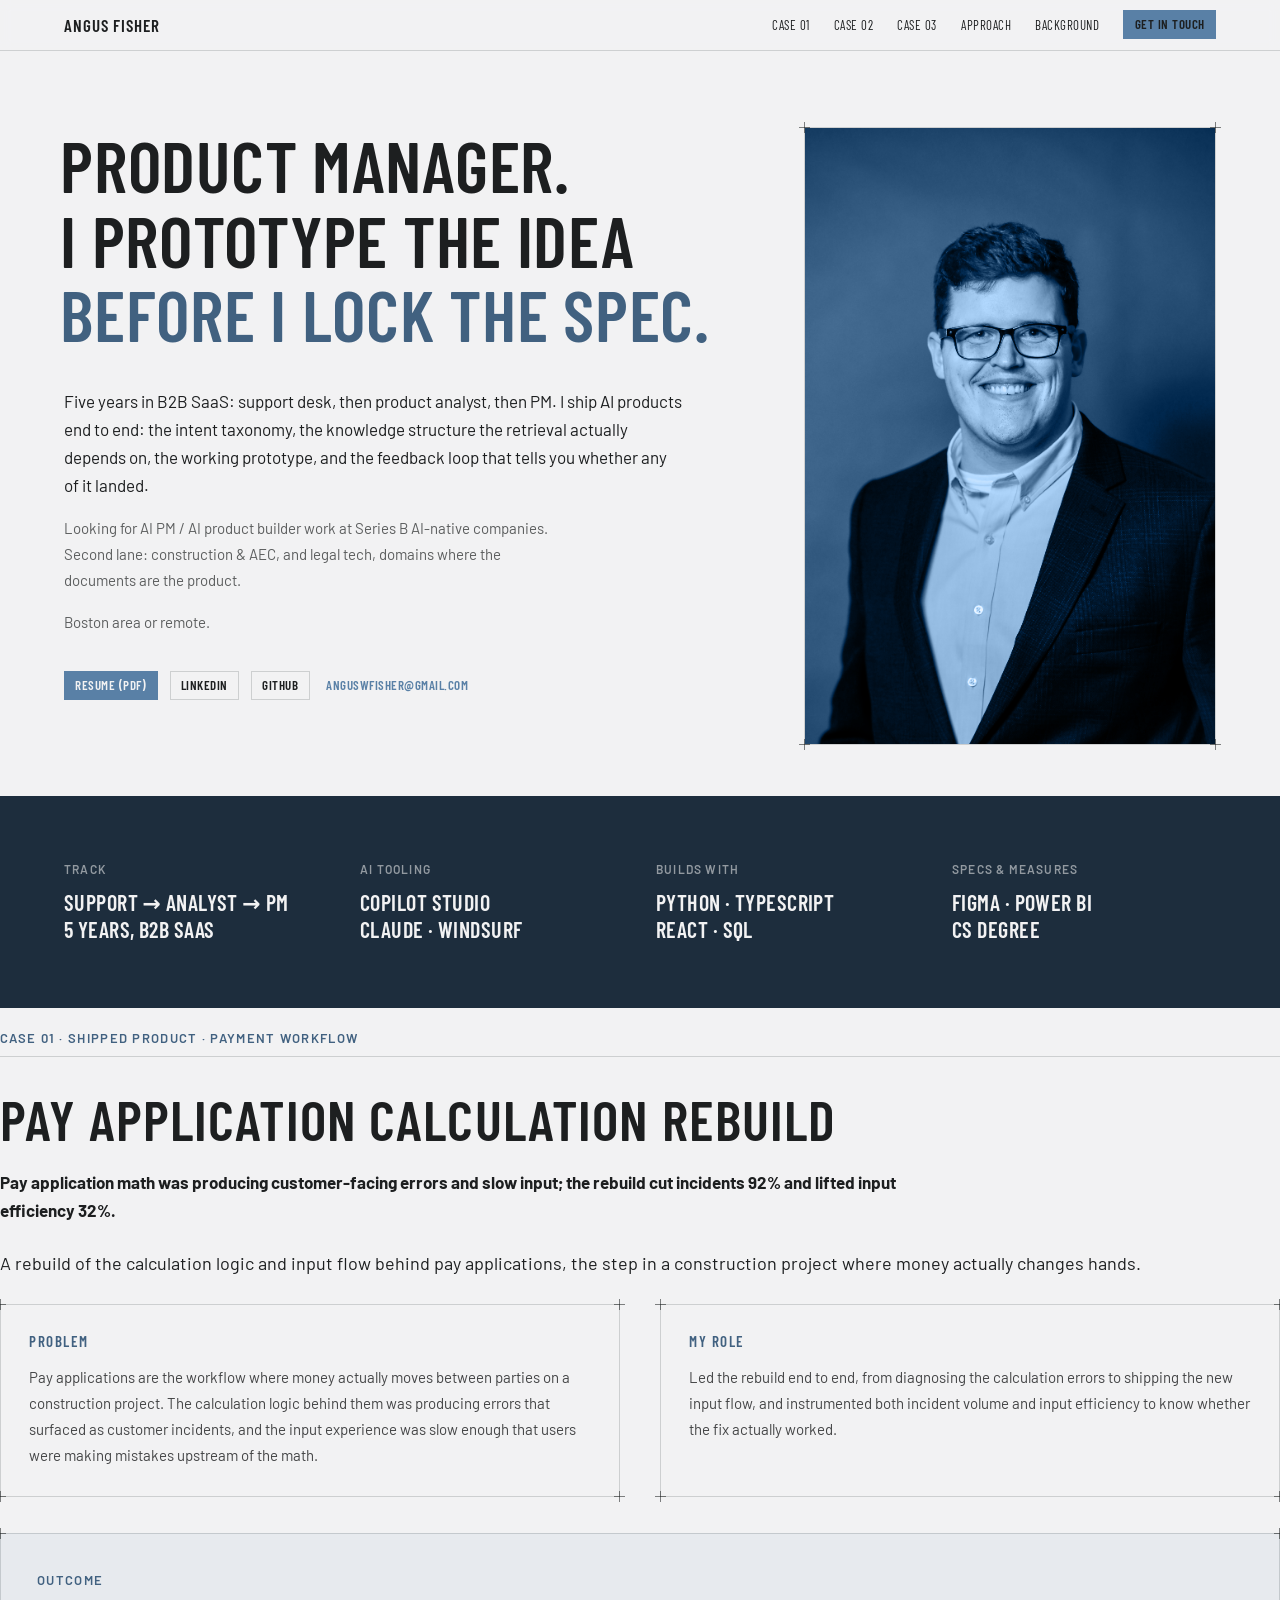
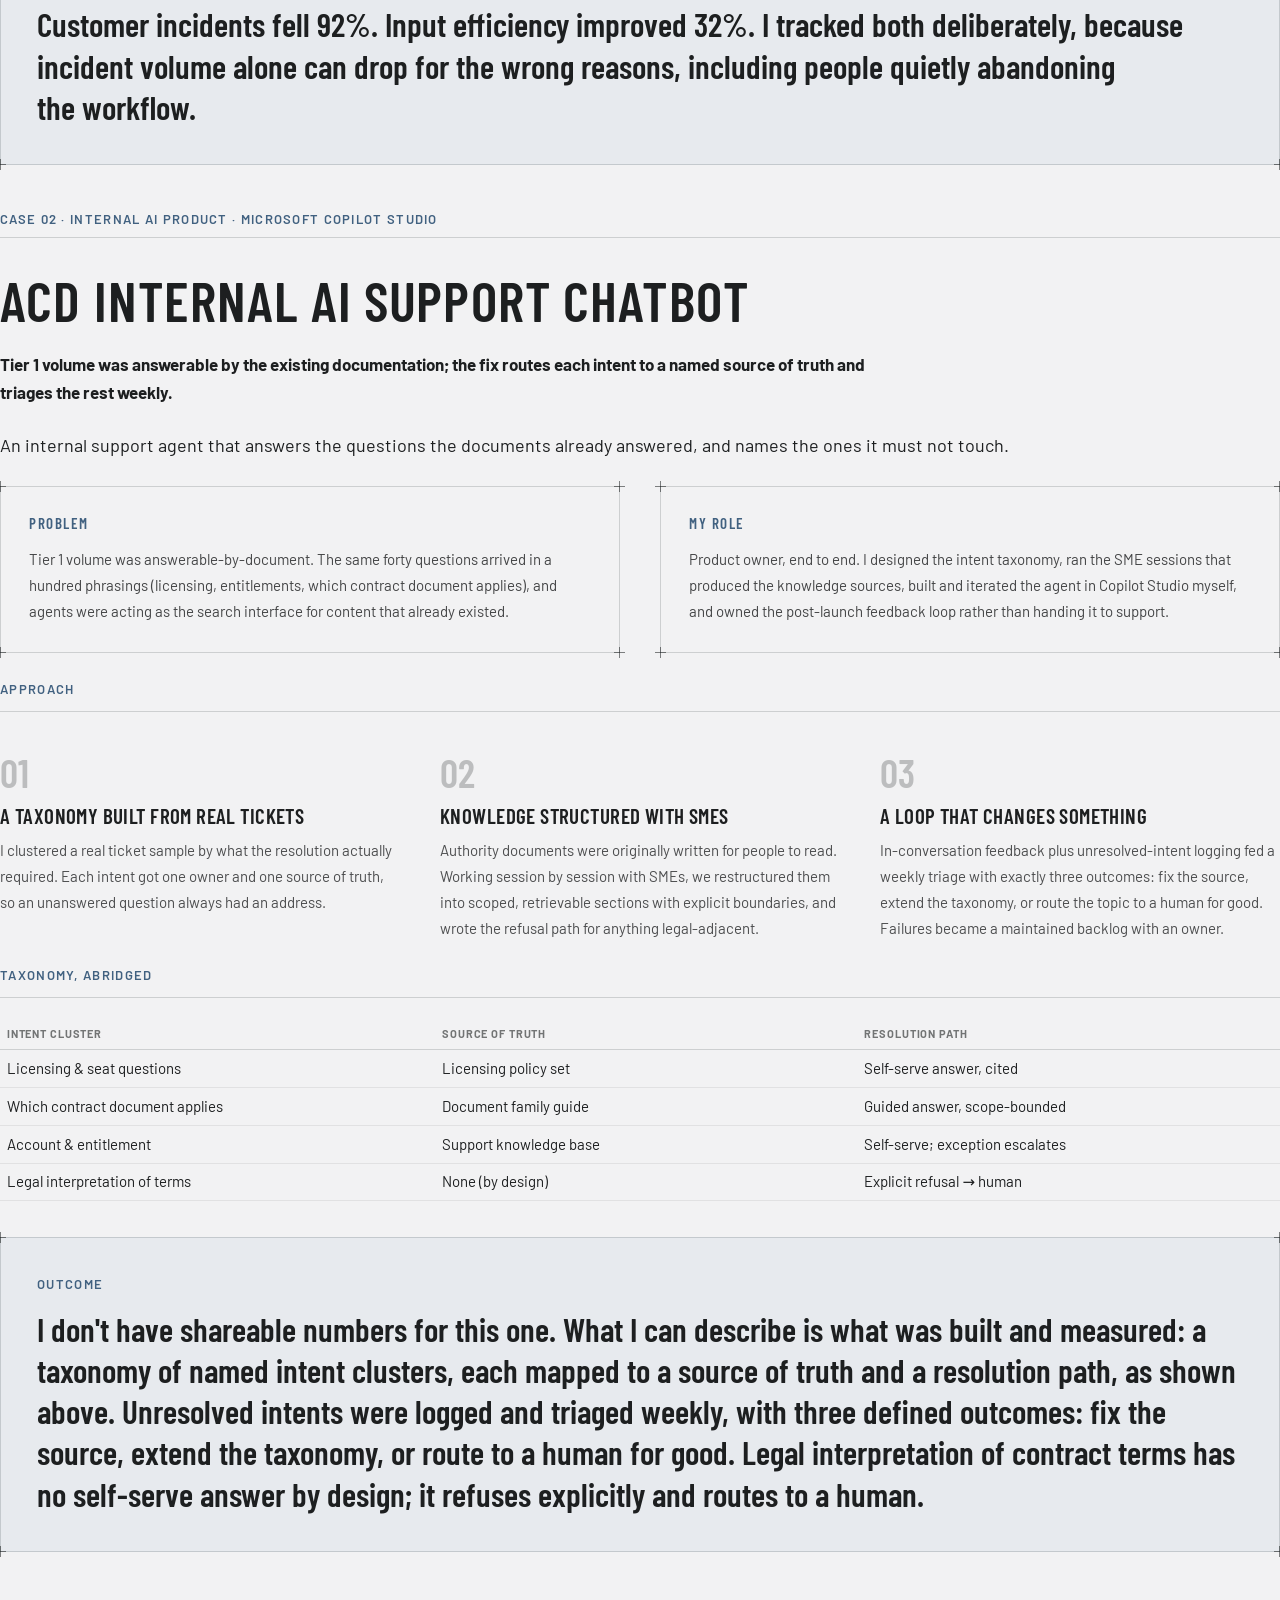
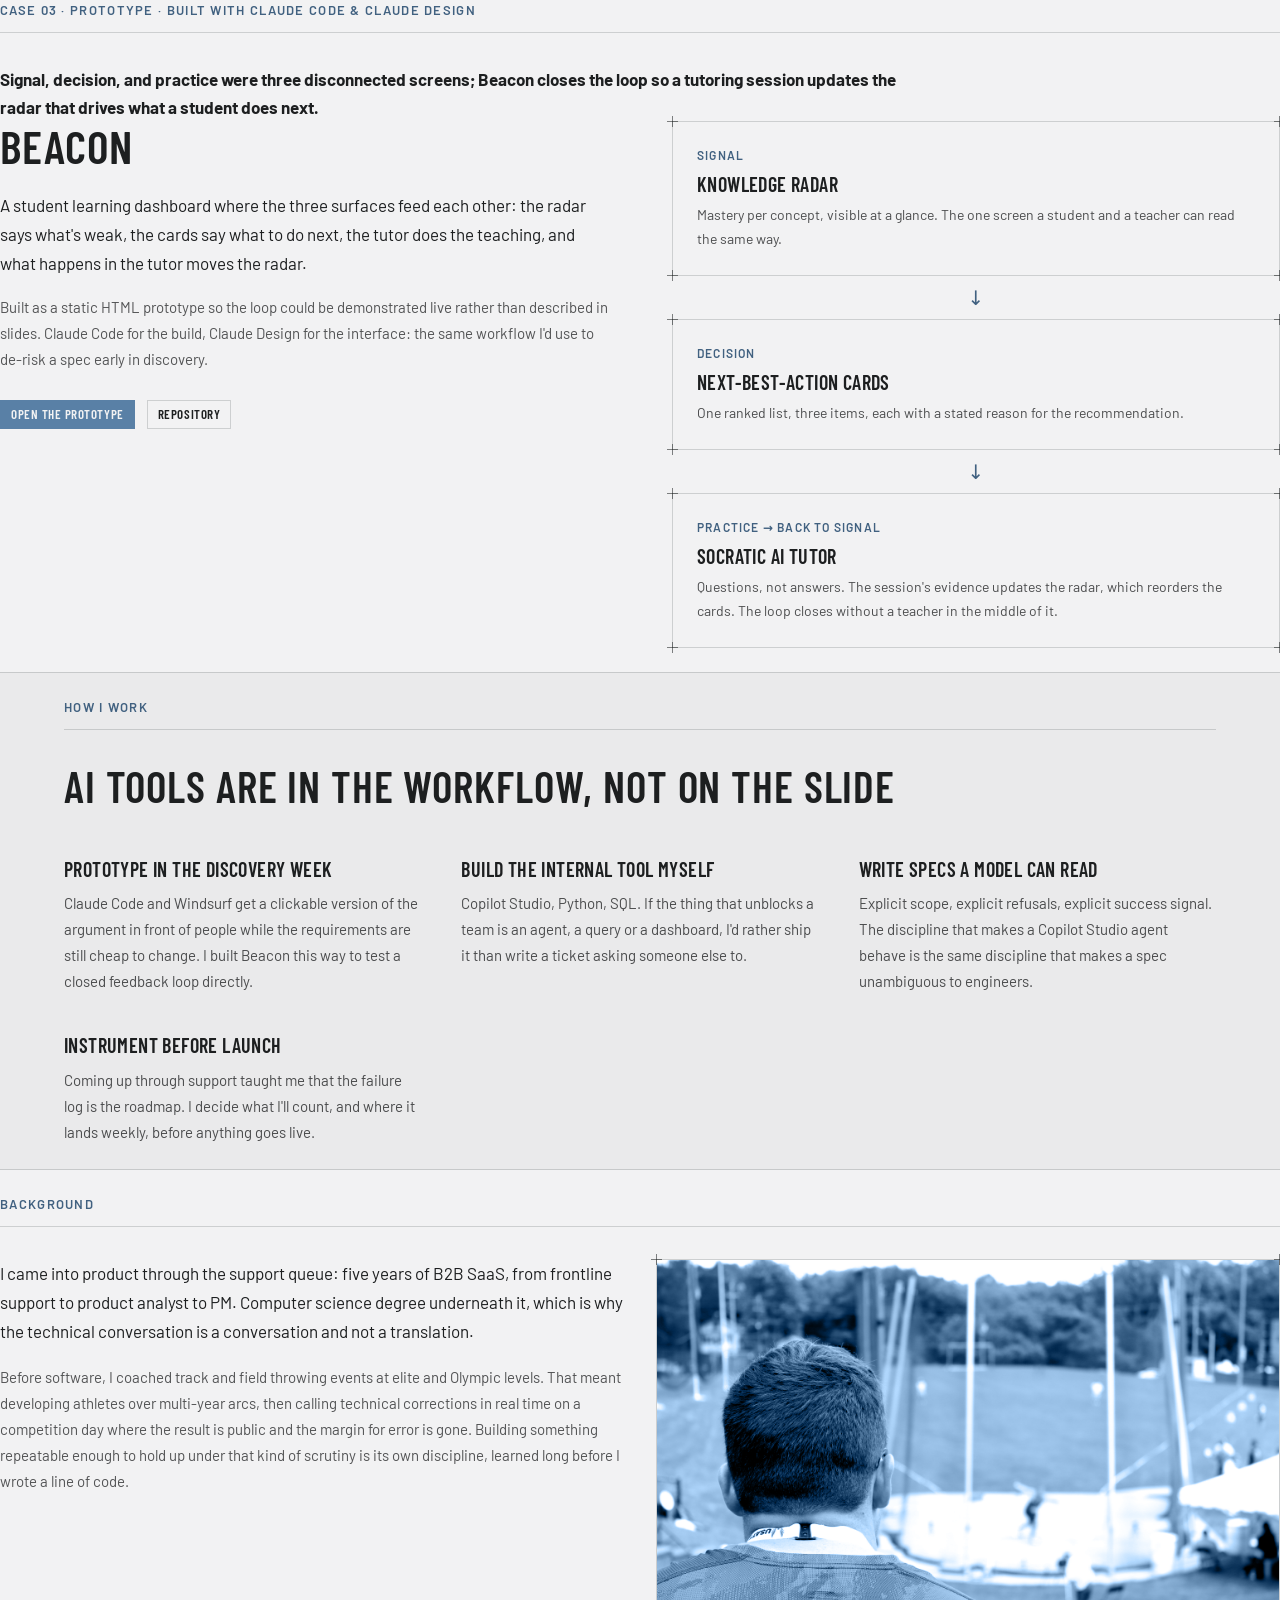
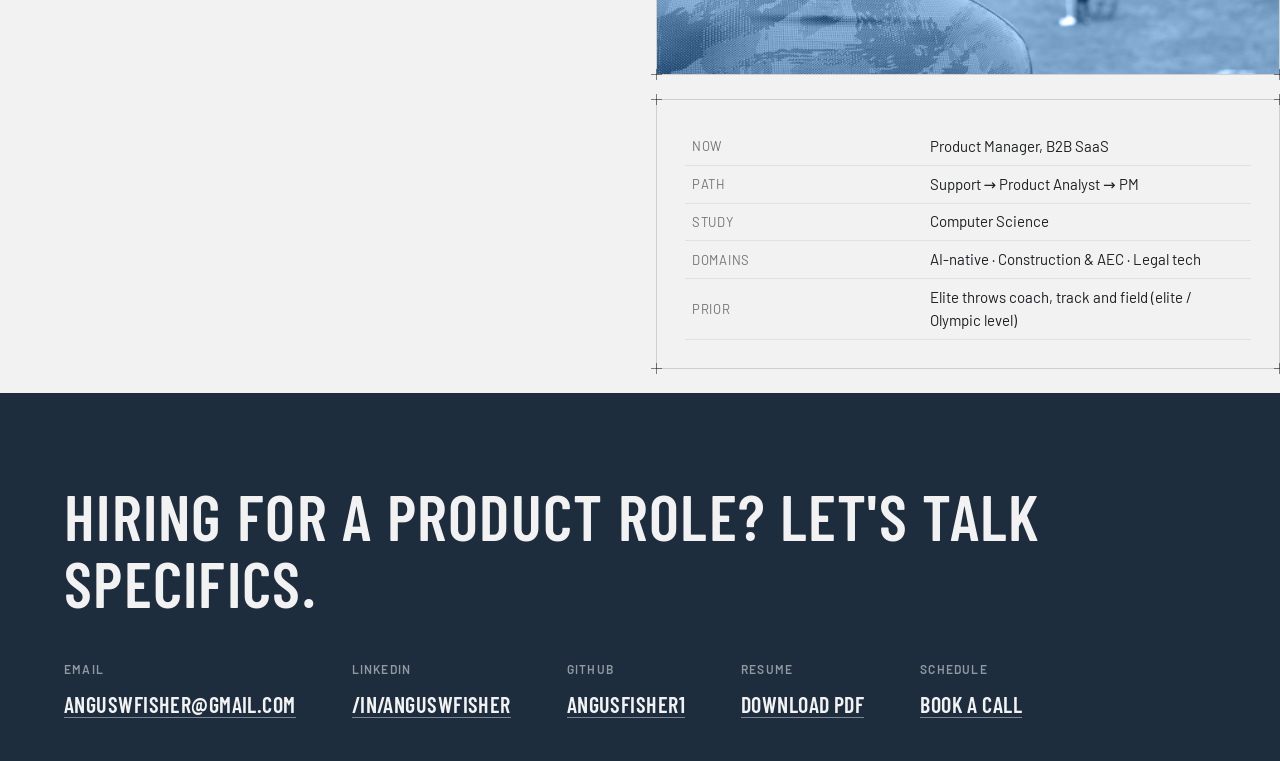
==== index.html @ 0b2847ec "Refactor case section layout and update metadata for improved clarity and SEO" ====
<!DOCTYPE html>
<html lang="en">
<head>
<meta charset="utf-8">
<meta name="viewport" content="width=device-width, initial-scale=1">
<title>Angus Fisher, Product Manager</title>
<meta name="description" content="Product manager who ships AI products end to end: intent taxonomy, knowledge structure, working prototype, and the feedback loop that tells you whether it landed.">
<meta property="og:type" content="website">
<meta property="og:url" content="https://angusfisher1.github.io/angusFisher/">
<meta property="og:title" content="Angus Fisher, Product Manager">
<meta property="og:description" content="Five years in B2B SaaS shipping AI products end to end, from intent taxonomy to working prototype. Looking for AI PM roles at Series B AI-native companies, plus construction, AEC, and legal tech.">
<meta property="og:image" content="https://angusfisher1.github.io/angusFisher/img/headshot.jpg">
<meta name="twitter:card" content="summary_large_image">
<meta name="twitter:title" content="Angus Fisher, Product Manager">
<meta name="twitter:description" content="Five years in B2B SaaS shipping AI products end to end, from intent taxonomy to working prototype. Looking for AI PM roles at Series B AI-native companies, plus construction, AEC, and legal tech.">
<meta name="twitter:image" content="https://angusfisher1.github.io/angusFisher/img/headshot.jpg">
<link rel="stylesheet" href="css/design-system.css">
<link rel="stylesheet" href="css/site.css">
</head>
<body>

<nav class="nav site-header">
  <span class="nav-brand">Angus Fisher</span>
  <a href="#case-01">Case 01</a>
  <a href="#case-02">Case 02</a>
  <a href="#case-03">Case 03</a>
  <a href="#approach">Approach</a>
  <a href="#background">Background</a>
  <a class="btn btn-primary btn-link" href="mailto:anguswfisher@gmail.com">Get in touch</a>
</nav>

<section class="hero">
  <div class="hero__grid">
    <div>
      <h1 class="hero__title">
        <span>Product manager.</span>
        <span>I prototype the idea</span>
        <span class="accent">before I lock the spec.</span>
      </h1>
      <p class="hero__lede">
        Five years in B2B SaaS: support desk, then product analyst, then PM. I ship AI products end to end: the intent taxonomy, the knowledge structure the retrieval actually depends on, the working prototype, and the feedback loop that tells you whether any of it landed.
      </p>
      <p class="hero__note">
        Looking for AI PM / AI product builder work at Series B AI-native companies. Second lane: construction &amp; AEC, and legal tech, domains where the documents are the product.
      </p>
      <p class="hero__note">Boston area or remote.</p>
      <div class="hero__actions">
        <a class="btn btn-primary btn-link" href="/resume.pdf" target="_blank" rel="noopener">Resume (PDF)</a>
        <a class="btn btn-secondary btn-link" href="https://www.linkedin.com/in/anguswfisher" target="_blank" rel="noopener">LinkedIn</a>
        <a class="btn btn-secondary btn-link" href="https://github.com/AngusFisher1" target="_blank" rel="noopener">GitHub</a>
        <a class="btn btn-ghost btn-link" href="mailto:anguswfisher@gmail.com">anguswfisher@gmail.com</a>
      </div>
    </div>
    <div class="blueprint duotone hero__photo">
      <i class="corner tl"></i><i class="corner tr"></i><i class="corner bl"></i><i class="corner br"></i>
      <img src="img/headshot.jpg" alt="Angus Fisher">
    </div>
  </div>
</section>

<section class="specsheet" aria-label="Spec sheet">
  <div class="container specsheet__grid">
    <div>
      <p class="specsheet__label">Track</p>
      <p class="specsheet__value">Support → Analyst → PM<br>5 years, B2B SaaS</p>
    </div>
    <div>
      <p class="specsheet__label">AI tooling</p>
      <p class="specsheet__value">Copilot Studio<br>Claude · Windsurf</p>
    </div>
    <div>
      <p class="specsheet__label">Builds with</p>
      <p class="specsheet__value">Python · TypeScript<br>React · SQL</p>
    </div>
    <div>
      <p class="specsheet__label">Specs &amp; measures</p>
      <p class="specsheet__value">Figma · Power BI<br>CS degree</p>
    </div>
  </div>
</section>

<section id="case-01" class="case-01">
  <span class="eyebrow eyebrow--tight">Case 01 · shipped product · payment workflow</span>
  <hr class="divider">
  <h2 class="case__title">Pay application calculation rebuild</h2>
  <p class="case-scan"><strong>Pay application math was producing customer-facing errors and slow input; the rebuild cut incidents 92% and lifted input efficiency 32%.</strong></p>
  <p class="case__intro">
    A rebuild of the calculation logic and input flow behind pay applications, the step in a construction project where money actually changes hands.
  </p>

  <div class="case-grid">
    <div class="blueprint case-card">
      <i class="corner tl"></i><i class="corner tr"></i><i class="corner bl"></i><i class="corner br"></i>
      <h3 class="case-card__title">Problem</h3>
      <p class="case-card__body">Pay applications are the workflow where money actually moves between parties on a construction project. The calculation logic behind them was producing errors that surfaced as customer incidents, and the input experience was slow enough that users were making mistakes upstream of the math.</p>
    </div>
    <div class="blueprint case-card">
      <i class="corner tl"></i><i class="corner tr"></i><i class="corner bl"></i><i class="corner br"></i>
      <h3 class="case-card__title">My role</h3>
      <p class="case-card__body">Led the rebuild end to end, from diagnosing the calculation errors to shipping the new input flow, and instrumented both incident volume and input efficiency to know whether the fix actually worked.</p>
    </div>
  </div>

  <div class="blueprint outcome">
    <i class="corner tl"></i><i class="corner tr"></i><i class="corner bl"></i><i class="corner br"></i>
    <span class="eyebrow">Outcome</span>
    <p class="outcome__statement">Customer incidents fell 92%. Input efficiency improved 32%. I tracked both deliberately, because incident volume alone can drop for the wrong reasons, including people quietly abandoning the workflow.</p>
  </div>
</section>

<section id="case-02" class="case-01">
  <span class="eyebrow eyebrow--tight">Case 02 · internal AI product · Microsoft Copilot Studio</span>
  <hr class="divider">
  <h2 class="case__title">ACD Internal AI support chatbot</h2>
  <p class="case-scan"><strong>Tier 1 volume was answerable by the existing documentation; the fix routes each intent to a named source of truth and triages the rest weekly.</strong></p>
  <p class="case__intro">
    An internal support agent that answers the questions the documents already answered, and names the ones it must not touch.
  </p>

  <div class="case-grid">
    <div class="blueprint case-card">
      <i class="corner tl"></i><i class="corner tr"></i><i class="corner bl"></i><i class="corner br"></i>
      <h3 class="case-card__title">Problem</h3>
      <p class="case-card__body">Tier 1 volume was answerable-by-document. The same forty questions arrived in a hundred phrasings (licensing, entitlements, which contract document applies), and agents were acting as the search interface for content that already existed.</p>
    </div>
    <div class="blueprint case-card">
      <i class="corner tl"></i><i class="corner tr"></i><i class="corner bl"></i><i class="corner br"></i>
      <h3 class="case-card__title">My role</h3>
      <p class="case-card__body">Product owner, end to end. I designed the intent taxonomy, ran the SME sessions that produced the knowledge sources, built and iterated the agent in Copilot Studio myself, and owned the post-launch feedback loop rather than handing it to support.</p>
    </div>
  </div>

  <div class="case-approach">
    <span class="eyebrow">Approach</span>
    <hr class="divider divider--wide">
    <div class="steps">
      <div>
        <p class="step__index">01</p>
        <h4 class="step__title">A taxonomy built from real tickets</h4>
        <p class="step__body">I clustered a real ticket sample by what the resolution actually required. Each intent got one owner and one source of truth, so an unanswered question always had an address.</p>
      </div>
      <div>
        <p class="step__index">02</p>
        <h4 class="step__title">Knowledge structured with SMEs</h4>
        <p class="step__body">Authority documents were originally written for people to read. Working session by session with SMEs, we restructured them into scoped, retrievable sections with explicit boundaries, and wrote the refusal path for anything legal-adjacent.</p>
      </div>
      <div>
        <p class="step__index">03</p>
        <h4 class="step__title">A loop that changes something</h4>
        <p class="step__body">In-conversation feedback plus unresolved-intent logging fed a weekly triage with exactly three outcomes: fix the source, extend the taxonomy, or route the topic to a human for good. Failures became a maintained backlog with an owner.</p>
      </div>
    </div>
  </div>

  <div class="taxonomy">
    <span class="eyebrow">Taxonomy, abridged</span>
    <hr class="divider divider--narrow">
    <table class="table">
      <thead>
        <tr>
          <th>Intent cluster</th>
          <th>Source of truth</th>
          <th>Resolution path</th>
        </tr>
      </thead>
      <tbody>
        <tr>
          <td>Licensing &amp; seat questions</td>
          <td>Licensing policy set</td>
          <td>Self-serve answer, cited</td>
        </tr>
        <tr>
          <td>Which contract document applies</td>
          <td>Document family guide</td>
          <td>Guided answer, scope-bounded</td>
        </tr>
        <tr>
          <td>Account &amp; entitlement</td>
          <td>Support knowledge base</td>
          <td>Self-serve; exception escalates</td>
        </tr>
        <tr>
          <td>Legal interpretation of terms</td>
          <td>None (by design)</td>
          <td>Explicit refusal → human</td>
        </tr>
      </tbody>
    </table>
  </div>

  <div class="blueprint outcome">
    <i class="corner tl"></i><i class="corner tr"></i><i class="corner bl"></i><i class="corner br"></i>
    <span class="eyebrow">Outcome</span>
    <p class="outcome__statement">I don't have shareable numbers for this one. What I can describe is what was built and measured: a taxonomy of named intent clusters, each mapped to a source of truth and a resolution path, as shown above. Unresolved intents were logged and triaged weekly, with three defined outcomes: fix the source, extend the taxonomy, or route to a human for good. Legal interpretation of contract terms has no self-serve answer by design; it refuses explicitly and routes to a human.</p>
  </div>
</section>

<section id="case-03" class="section-1200">
  <span class="eyebrow">Case 03 · prototype · built with Claude Code &amp; Claude Design</span>
  <hr class="divider">
  <p class="case-scan"><strong>Signal, decision, and practice were three disconnected screens; Beacon closes the loop so a tutoring session updates the radar that drives what a student does next.</strong></p>
  <div class="beacon-grid">
    <div>
      <h2 class="beacon__title">Beacon</h2>
      <p class="beacon__lede">A student learning dashboard where the three surfaces feed each other: the radar says what's weak, the cards say what to do next, the tutor does the teaching, and what happens in the tutor moves the radar.</p>
      <p class="beacon__note">Built as a static HTML prototype so the loop could be demonstrated live rather than described in slides. Claude Code for the build, Claude Design for the interface: the same workflow I'd use to de-risk a spec early in discovery.</p>
      <div class="beacon__actions">
        <a class="btn btn-primary btn-link" href="https://angusfisher1.github.io/Educational_software_demo/" target="_blank" rel="noopener">Open the prototype</a>
        <a class="btn btn-secondary btn-link" href="https://github.com/AngusFisher1/Educational_software_demo" target="_blank" rel="noopener">Repository</a>
      </div>
    </div>
    <div class="beacon-loop">
      <div class="blueprint beacon-card">
        <i class="corner tl"></i><i class="corner tr"></i><i class="corner bl"></i><i class="corner br"></i>
        <p class="beacon-card__eyebrow">Signal</p>
        <h4 class="beacon-card__title">Knowledge radar</h4>
        <p class="beacon-card__body">Mastery per concept, visible at a glance. The one screen a student and a teacher can read the same way.</p>
      </div>
      <p class="beacon-loop__arrow">↓</p>
      <div class="blueprint beacon-card">
        <i class="corner tl"></i><i class="corner tr"></i><i class="corner bl"></i><i class="corner br"></i>
        <p class="beacon-card__eyebrow">Decision</p>
        <h4 class="beacon-card__title">Next-best-action cards</h4>
        <p class="beacon-card__body">One ranked list, three items, each with a stated reason for the recommendation.</p>
      </div>
      <p class="beacon-loop__arrow">↓</p>
      <div class="blueprint beacon-card">
        <i class="corner tl"></i><i class="corner tr"></i><i class="corner bl"></i><i class="corner br"></i>
        <p class="beacon-card__eyebrow">Practice → back to signal</p>
        <h4 class="beacon-card__title">Socratic AI tutor</h4>
        <p class="beacon-card__body">Questions, not answers. The session's evidence updates the radar, which reorders the cards. The loop closes without a teacher in the middle of it.</p>
      </div>
    </div>
  </div>
</section>

<section id="approach" class="approach">
  <div class="container">
    <span class="eyebrow">How I work</span>
    <hr class="divider">
    <h2 class="approach__title">AI tools are in the workflow, not on the slide</h2>
    <div class="approach-grid">
      <div>
        <h4 class="approach-item__title">Prototype in the discovery week</h4>
        <p class="approach-item__body">Claude Code and Windsurf get a clickable version of the argument in front of people while the requirements are still cheap to change. I built Beacon this way to test a closed feedback loop directly.</p>
      </div>
      <div>
        <h4 class="approach-item__title">Build the internal tool myself</h4>
        <p class="approach-item__body">Copilot Studio, Python, SQL. If the thing that unblocks a team is an agent, a query or a dashboard, I'd rather ship it than write a ticket asking someone else to.</p>
      </div>
      <div>
        <h4 class="approach-item__title">Write specs a model can read</h4>
        <p class="approach-item__body">Explicit scope, explicit refusals, explicit success signal. The discipline that makes a Copilot Studio agent behave is the same discipline that makes a spec unambiguous to engineers.</p>
      </div>
      <div>
        <h4 class="approach-item__title">Instrument before launch</h4>
        <p class="approach-item__body">Coming up through support taught me that the failure log is the roadmap. I decide what I'll count, and where it lands weekly, before anything goes live.</p>
      </div>
    </div>
  </div>
</section>

<section id="background" class="section-1200">
  <span class="eyebrow">Background</span>
  <hr class="divider">
  <div class="background-grid">
    <div>
      <p class="bio__lede">I came into product through the support queue: five years of B2B SaaS, from frontline support to product analyst to PM. Computer science degree underneath it, which is why the technical conversation is a conversation and not a translation.</p>
      <p class="bio__note">Before software, I coached track and field throwing events at elite and Olympic levels. That meant developing athletes over multi-year arcs, then calling technical corrections in real time on a competition day where the result is public and the margin for error is gone. Building something repeatable enough to hold up under that kind of scrutiny is its own discipline, learned long before I wrote a line of code.</p>
    </div>
    <div class="background-media">
      <div class="blueprint duotone background-media__photo">
        <i class="corner tl"></i><i class="corner tr"></i><i class="corner bl"></i><i class="corner br"></i>
        <img src="img/coaching.JPG" alt="Coaching a throws event at a USATF competition">
      </div>
      <div class="blueprint background-media__details">
        <i class="corner tl"></i><i class="corner tr"></i><i class="corner bl"></i><i class="corner br"></i>
        <table class="table">
          <tbody>
            <tr>
              <td>Now</td>
              <td>Product Manager, B2B SaaS</td>
            </tr>
            <tr>
              <td>Path</td>
              <td>Support → Product Analyst → PM</td>
            </tr>
            <tr>
              <td>Study</td>
              <td>Computer Science</td>
            </tr>
            <tr>
              <td>Domains</td>
              <td>AI-native · Construction &amp; AEC · Legal tech</td>
            </tr>
            <tr>
              <td>Prior</td>
              <td>Elite throws coach, track and field (elite / Olympic level)</td>
            </tr>
          </tbody>
        </table>
      </div>
    </div>
  </div>
</section>

<footer class="site-footer">
  <div class="container">
    <h2 class="site-footer__title">Hiring for a product role? Let's talk specifics.</h2>
    <div class="footer-links">
      <div>
        <p class="footer-links__label">Email</p>
        <a class="footer-links__value" href="mailto:anguswfisher@gmail.com">anguswfisher@gmail.com</a>
      </div>
      <div>
        <p class="footer-links__label">LinkedIn</p>
        <a class="footer-links__value" href="https://www.linkedin.com/in/anguswfisher" target="_blank" rel="noopener">/in/anguswfisher</a>
      </div>
      <div>
        <p class="footer-links__label">GitHub</p>
        <a class="footer-links__value" href="https://github.com/AngusFisher1" target="_blank" rel="noopener">AngusFisher1</a>
      </div>
      <div>
        <p class="footer-links__label">Resume</p>
        <a class="footer-links__value" href="/resume.pdf" target="_blank" rel="noopener">Download PDF</a>
      </div>
      <div>
        <p class="footer-links__label">Schedule</p>
        <a class="footer-links__value" href="#">Book a call</a>
      </div>
    </div>
    
  </div>
</footer>

</body>
</html>
---- css/design-system.css ----
/* Industry — design-system tokens and component classes. This file is the source of truth for the system's look; retune it here and see readme.md. */
@import url('https://fonts.googleapis.com/css2?family=Barlow:wght@400;500;700&family=Barlow+Condensed:wght@400;600&display=swap');

:root {
  --color-bg: #f2f2f3;
  --color-surface: #e9e9ea;
  --color-text: #1d1f20;
  --color-accent: #5980a6;
  --color-accent-2: #728fab;
  --color-divider: color-mix(in srgb, #62686c 26%, transparent);

  /* Tonal ramps — generated in OKLCH on one shared lightness scale, so the
     same step of any role matches the others in visual value. */
  --color-neutral-100: #f5f5f8;
  --color-neutral-200: #e7e7ea;
  --color-neutral-300: #d4d4d7;
  --color-neutral-400: #b7b7ba;
  --color-neutral-500: #98989b;
  --color-neutral-600: #7a7a7d;
  --color-neutral-700: #5d5d60;
  --color-neutral-800: #424244;
  --color-neutral-900: #2b2b2d;

  --color-accent-100: #eef6ff;
  --color-accent-200: #d6ebff;
  --color-accent-300: #b5d9fd;
  --color-accent-400: #94bce3;
  --color-accent-500: #749dc4;
  --color-accent-600: #597ea3;
  --color-accent-700: #416180;
  --color-accent-800: #2c455d;
  --color-accent-900: #1d2d3d;

  --color-accent-2-100: #eef6ff;
  --color-accent-2-200: #d6ebff;
  --color-accent-2-300: #bdd8f2;
  --color-accent-2-400: #9ebbd8;
  --color-accent-2-500: #7e9cb8;
  --color-accent-2-600: #627d98;
  --color-accent-2-700: #486077;
  --color-accent-2-800: #314457;
  --color-accent-2-900: #1f2d3a;

  --font-heading: "Barlow Condensed", system-ui, sans-serif;
  --font-heading-weight: 600;
  --font-body: "Barlow", system-ui, sans-serif;

  --space-1: 3.4px;
  --space-2: 6.8px;
  --space-3: 10.2px;
  --space-4: 13.6px;
  --space-6: 20.4px;
  --space-8: 27.2px;

  --radius-sm: 2px;
  --radius-md: 4px;
  --radius-lg: 7px;

  /* Elevation — derived from the ground: soft ink-tinted shadows on a
     light theme, a hairline edge + ambient darkness on a dark one. */
  --shadow-sm: 0 1px 2px color-mix(in srgb, #2b2b2d 14%, transparent);
  --shadow-md: 0 3px 10px color-mix(in srgb, #2b2b2d 16%, transparent);
  --shadow-lg: 0 12px 32px color-mix(in srgb, #2b2b2d 22%, transparent);
}

body {
  background: var(--color-bg);
  color: var(--color-text);
  font-family: var(--font-body);
}
h1, h2, h3, h4 { font-family: var(--font-heading); font-weight: var(--font-heading-weight); }

.blueprint {
  position: relative;
  border: 1px solid var(--color-divider);
  border-radius: 0;
}
/* The overlay image treatments (halftone, duotone) clip their overlay
   (overflow:hidden); a blueprint wrapper draws its registration marks
   outside the box, so when both classes share a wrapper the frame must
   win. */
.blueprint.halftone, .blueprint.plate, .blueprint.duotone { overflow: visible; }
.blueprint > .corner {
  position: absolute; width: 11px; height: 11px;
  color: color-mix(in srgb, var(--color-text) 55%, transparent);
}
.blueprint > .corner::before, .blueprint > .corner::after {
  content: ""; position: absolute; background: currentColor;
}
.blueprint > .corner::before { left: 5px; top: 0; width: 1px; height: 100%; }
.blueprint > .corner::after  { top: 5px; left: 0; width: 100%; height: 1px; }
.blueprint > .corner.tl { top: -6px; left: -6px; }
.blueprint > .corner.tr { top: -6px; right: -6px; }
.blueprint > .corner.bl { bottom: -6px; left: -6px; }
.blueprint > .corner.br { bottom: -6px; right: -6px; }

.duotone{position:relative;overflow:hidden}
.duotone::after{content:"";position:absolute;inset:0;pointer-events:none;
  background:var(--color-accent);mix-blend-mode:color;
  transition:opacity .3s ease}
.duotone:hover::after{opacity:0}

/* ══════════════════════════════════════════════════════════════════════════
   Components — built with the tokens above. Plain CSS
   on plain HTML: no JavaScript, no build step. Each class is documented in
   readme.md and demonstrated in foundations/ and components/.
   ══════════════════════════════════════════════════════════════════════ */

*, *::before, *::after { box-sizing: border-box; }
body { margin: 0; font-size: 15px; line-height: 1.55; font-weight: 400; }
h1, h2, h3, h4, h5, h6 {
  font-family: var(--font-heading); font-weight: var(--font-heading-weight);
  line-height: 1.12; letter-spacing: -0.015em; margin: 0 0 var(--space-2);
}
h1 { font-size: 42px; }
h2 { font-size: 32px; }
h3 { font-size: 25px; }
h4 { font-size: 20px; }
h5 { font-size: 16px; }
h6 { font-size: 13px; }
h6 { letter-spacing: 0.08em; text-transform: uppercase; }
p { margin: 0 0 var(--space-3); }
a { color: var(--color-accent); text-underline-offset: 3px; }
img { display: block; max-width: 100%; }
figure { margin: 0; }
figcaption {
  font-size: 11px; margin-top: var(--space-1);
  color: color-mix(in srgb, var(--color-text) 55%, transparent);
}
.text-muted { color: color-mix(in srgb, var(--color-text) 55%, transparent); }
:focus { outline: none; }
:focus-visible { outline: 2px solid var(--color-accent); outline-offset: 2px; }
::selection { background: color-mix(in srgb, var(--color-accent) 30%, transparent); }

/* — rules — */
.hr {
  height: 1px; border: 0; margin: var(--space-4) 0;
  background: var(--color-divider);
}

/* — buttons — */
.btn {
  display: inline-flex; align-items: center; justify-content: center; gap: 6px;
  cursor: pointer; text-decoration: none;
  font-family: var(--font-heading); font-weight: var(--font-heading-weight);
  font-size: 13px; line-height: 1.2; color: var(--color-text);
  background: transparent; border: 1px solid transparent;
  padding: calc(var(--space-2) * 0.85) var(--space-3);
  border-radius: var(--radius-md);
}
.btn svg { display: block; }
.btn:disabled { opacity: 0.45; cursor: not-allowed; }
.btn-primary { background: var(--color-accent); color: var(--color-bg); }
.btn-primary:hover { background: var(--color-accent-600); }
.btn-primary:active { background: var(--color-accent-700); }
.btn-secondary { border-color: var(--color-divider); }
.btn-secondary:hover { background: color-mix(in srgb, var(--color-text) 7%, transparent); }
.btn-secondary:active { background: color-mix(in srgb, var(--color-text) 14%, transparent); }
.btn-ghost { color: var(--color-accent); padding-inline: var(--space-1); }
.btn-ghost:hover { background: color-mix(in srgb, var(--color-accent) 10%, transparent); }
.btn-ghost:active { background: color-mix(in srgb, var(--color-accent) 18%, transparent); }
.btn-icon { width: 34px; height: 34px; padding: 0; }
.btn-block { width: 100%; margin-top: var(--space-2); }

/* — forms — */
.field > label {
  display: block; font-size: 12px; margin-bottom: 5px;
  color: color-mix(in srgb, var(--color-text) 70%, transparent);
}
.input {
  width: 100%; min-height: 36px; padding: 6px 10px; font: inherit;
  font-size: 14px; color: var(--color-text); caret-color: var(--color-accent);
  background: var(--color-surface);
  border: 1px solid var(--color-divider); border-radius: var(--radius-md);
}
.input:hover { border-color: color-mix(in srgb, var(--color-text) 45%, transparent); }
.input:focus-visible { border-color: var(--color-accent); outline-offset: 0; }
textarea.input { min-height: 90px; resize: vertical; }
.radio { display: inline-flex; align-items: center; gap: 8px; cursor: pointer; font-size: 14px; }
.radio input, .seg-opt input {
  position: absolute; opacity: 0; width: 0; height: 0; pointer-events: none;
}
.radio .dot {
  width: 16px; height: 16px; flex: none; border-radius: 50%;
  border: 1.5px solid var(--color-divider);
}
.radio:hover .dot { border-color: var(--color-accent); }
.radio input:checked + .dot {
  border-color: var(--color-accent); background: var(--color-accent);
  box-shadow: inset 0 0 0 4px var(--color-bg);
}
.radio input:focus-visible + .dot { outline: 2px solid var(--color-accent); outline-offset: 2px; }
.seg {
  display: inline-flex; overflow: hidden;
  border: 1px solid var(--color-divider); border-radius: var(--radius-md);
}
.seg-opt {
  display: inline-flex; align-items: center; gap: 6px;
  padding: 7px 12px; font-size: 13px; cursor: pointer;
}
.seg-opt + .seg-opt { border-left: 1px solid var(--color-divider); }
.seg-opt:has(input:checked) { background: var(--color-accent); color: var(--color-bg); }
.seg-opt:not(:has(input:checked)):hover { background: color-mix(in srgb, var(--color-text) 7%, transparent); }
.seg-opt:has(input:focus-visible) { outline: 2px solid var(--color-accent); outline-offset: -2px; }

/* — cards — */
.card {
  display: flex; flex-direction: column; gap: var(--space-2);
  padding: var(--space-3); border-radius: var(--radius-md); background: var(--color-surface);
}
.card-kicker { font-size: 10px; letter-spacing: 0.1em; text-transform: uppercase; color: var(--color-accent); }
.card-title {
  font-family: var(--font-heading); font-weight: var(--font-heading-weight);
  font-size: 17px; line-height: 1.2;
}
.card-body { margin: 0; font-size: 13px; opacity: 0.8; flex: 1; }
.card-meta {
  display: flex; align-items: center; gap: 6px; font-size: 11px;
  color: color-mix(in srgb, var(--color-text) 50%, transparent);
}
.elev-sm { box-shadow: var(--shadow-sm); }
.elev-md { box-shadow: var(--shadow-md); }
.elev-lg { box-shadow: var(--shadow-lg); }

/* — tags — */
.tag {
  display: inline-flex; align-items: center; font-size: 11px;
  letter-spacing: 0.02em; padding: 3px 10px;
  border-radius: calc(var(--radius-md) * 0.75);
}
.tag-accent { background: var(--color-accent-100); color: var(--color-accent-800); }
.tag-accent-2 { background: var(--color-accent-2-100); color: var(--color-accent-2-800); }
.tag-neutral { background: var(--color-neutral-100); color: var(--color-neutral-800); }
.tag-outline { border: 1px solid var(--color-accent); color: var(--color-accent); }

/* — navigation — */
.nav {
  display: flex; align-items: center; gap: var(--space-4);
  padding: var(--space-3) var(--space-4);
  border-bottom: none;
}
.nav-brand {
  font-family: var(--font-heading); font-weight: var(--font-heading-weight);
  font-size: 18px; margin-right: auto;
}
.nav a { color: inherit; text-decoration: none; font-size: 14px; }
.nav a:hover, .nav a[aria-current='page'] { color: var(--color-accent); }

/* — tables — */
.table { width: 100%; border-collapse: collapse; font-size: 14px; }
.table th {
  text-align: left; font-size: 11px; letter-spacing: 0.08em; text-transform: uppercase;
  color: color-mix(in srgb, var(--color-text) 60%, transparent);
  padding: var(--space-2); border-bottom: 1px solid var(--color-divider);
}
.table td {
  padding: var(--space-2);
  border-bottom: 1px solid color-mix(in srgb, var(--color-text) 8%, transparent);
}
.table tbody tr:hover { background: color-mix(in srgb, var(--color-text) 4%, transparent); }

/* — dialog — */
.dialog-backdrop {
  position: fixed; inset: 0; display: grid; place-items: center;
  padding: var(--space-4);
  background: color-mix(in srgb, var(--color-neutral-900) 50%, transparent);
}
.dialog {
  width: min(440px, 100%); display: flex; flex-direction: column; gap: var(--space-3);
  padding: var(--space-4); border-radius: var(--radius-lg);
  background: var(--color-surface); box-shadow: var(--shadow-lg);
}
.dialog-title {
  font-family: var(--font-heading); font-weight: var(--font-heading-weight);
  font-size: 20px;
}
.dialog-body { font-size: 14px; opacity: 0.85; }
.dialog-actions { display: flex; justify-content: flex-end; gap: var(--space-2); margin-top: var(--space-2); }

/* — blueprint frame: components are wireframe objects (see .blueprint
     and .corner above) — square, transparent, hairline-bordered — */
.card, .btn, .input, .tag, .seg, .dialog { border-radius: 0; }
.card, .dialog { background: transparent; border: 1px solid var(--color-divider); }
.btn { border: 1px solid var(--color-divider); }
.btn-primary { border-color: var(--color-accent); }
.btn-ghost { border-color: transparent; }
---- css/site.css ----
/* Angus Fisher — portfolio site styles.
   Design tokens and shared components (colors, type, .blueprint, .btn,
   .table, .nav) live in design-system.css; this file is page layout only. */

html { scroll-behavior: smooth; }

body {
  margin: 0;
  text-wrap: pretty;
  font-size: 16px;
  background: var(--color-bg);
  color: var(--color-text);
}

a { color: var(--color-accent-700); text-underline-offset: 3px; }
a:hover { color: var(--color-accent-900); }

/* Shared patterns
   ------------------------------------------------------------------ */

.eyebrow {
  display: block;
  font-size: 13px;
  letter-spacing: 0.1em;
  text-transform: uppercase;
  font-weight: 600;
  color: var(--color-accent-700);
  margin: 0 0 12px;
}
.eyebrow--tight { line-height: 12px; }

.divider {
  height: 1px;
  border: 0;
  margin: 0 0 32px;
  background: var(--color-divider);
}
.divider--wide { margin-bottom: 40px; }
.divider--narrow { margin-bottom: 20px; }

.btn-link {
  text-decoration: none;
  letter-spacing: 0.04em;
  text-transform: uppercase;
}

.container {
  max-width: 1500px;
  margin: 0 auto;
  padding: 0 clamp(20px, 5vw, 72px);
}

.section-1200 {
  max-width: 1500px;
  margin: 0 auto;
  padding: 24px 0 24px 0px;
}

/* Site header
   ------------------------------------------------------------------ */

.site-header {
  position: sticky;
  top: 0;
  z-index: 20;
  background: color-mix(in srgb, var(--color-bg) 92%, transparent);
  backdrop-filter: blur(6px);
  border-bottom: 1px solid var(--color-divider);
  padding-inline: clamp(20px, 5vw, 72px);
  gap: 24px;
}
.site-header .nav-brand {
  font-size: 17px;
  letter-spacing: 0.06em;
  text-transform: uppercase;
  margin-right: auto;
}
.site-header a {
  letter-spacing: 0.04em;
  text-transform: uppercase;
  font-family: var(--font-heading);
  font-size: 13px;
  white-space: nowrap;
}

/* Hero
   ------------------------------------------------------------------ */

.hero {
  max-width: 1500px;
  margin: 0 auto;
  padding: clamp(48px, 6vw, 88px) clamp(20px, 5vw, 72px) clamp(32px, 4vw, 64px);
}
.hero__grid {
  display: grid;
  grid-template-columns: repeat(auto-fit, minmax(320px, 1fr));
  gap: clamp(24px, 3vw, 40px);
  align-items: center;
}
@media (min-width: 860px) {
  .hero__grid {
    grid-template-columns: 1.7fr 1fr;
    align-items: stretch;
  }
}
.hero__title {
  font-family: var(--font-heading);
  font-weight: 600;
  font-size: clamp(38px, 5.6vw, 82px);
  line-height: 1.04;
  letter-spacing: 0.01em;
  text-transform: uppercase;
  margin: 0 0 0 -0.052em;
}
.hero__title span { display: block; }
.hero__title span.accent { color: var(--color-accent-700); }
.hero__lede {
  font-size: 17px;
  line-height: 28px;
  max-width: 62ch;
  margin: 36px 0 0;
}
.hero__note {
  font-size: 15px;
  line-height: 26px;
  max-width: 62ch;
  margin: 16px 0 0;
  color: color-mix(in srgb, var(--color-text) 70%, transparent);
}
.hero__actions {
  display: flex;
  flex-wrap: wrap;
  gap: 12px;
  margin-top: 36px;
}
.hero__photo {
  aspect-ratio: 4 / 5;
  max-width: 360px;
  overflow: hidden;
  justify-self: center;
}
.hero__photo img { 
  width: 100%; 
  height: 100%; 
  object-fit: cover; 
  object-position: top center; 
}
@media (min-width: 860px) {
  .hero__photo {
    aspect-ratio: auto;
    max-width: none;
    width: 100%;
    justify-self: end;
  }
}

/* Spec sheet
   ------------------------------------------------------------------ */

.specsheet {
  background: var(--color-accent-900);
  color: var(--color-bg);
  padding: clamp(40px, 5vw, 64px) 0;
}
.specsheet__grid {
  display: grid;
  grid-template-columns: repeat(auto-fit, minmax(210px, 1fr));
  gap: 32px;
}
.specsheet__label {
  margin: 0;
  font-size: 12px;
  letter-spacing: 0.1em;
  text-transform: uppercase;
  font-weight: 600;
  color: color-mix(in srgb, var(--color-bg) 55%, transparent);
}
.specsheet__value {
  margin: 10px 0 0;
  font-family: var(--font-heading);
  font-weight: 600;
  font-size: 22px;
  line-height: 1.25;
  text-transform: uppercase;
  letter-spacing: 0.02em;
  width: 400px;
}

/* Case sections — shared layout for the case-01 / case-02 blocks
   ------------------------------------------------------------------ */

.case-01 {
  max-width: 1500px;
  margin: 0 auto;
  padding: 24px  0 24px 0;
}
.case__title {
  font-family: var(--font-heading);
  font-weight: 600;
  font-size: clamp(32px, 4.4vw, 58px);
  line-height: 1.06;
  letter-spacing: 0.02em;
  text-transform: uppercase;
  margin: 0;
  max-width: 236ch;
}
.case__intro {
  font-size: 18px;
  line-height: 30px;
  max-width: 160ch;
  margin: 24px 0 0;
}
/* Scan line — bolded one-sentence summary for skimmers, shared across all case sections */
.case-scan {
  font-size: 17px;
  line-height: 28px;
  font-weight: 700;
  max-width: 90ch;
  margin: 20px 0 0;
}

.case-grid {
  display: grid;
  grid-template-columns: repeat(auto-fit, minmax(300px, 1fr));
  gap: 40px;
  margin-top: 26px;
}
.case-card { padding: 28px; }
.case-card__title {
  font-family: var(--font-heading);
  font-size: 15px;
  letter-spacing: 0.1em;
  text-transform: uppercase;
  margin: 0 0 14px;
  color: var(--color-accent-700);
}
.case-card__body {
  margin: 0;
  font-size: 15px;
  line-height: 26px;
  color: color-mix(in srgb, var(--color-text) 82%, transparent);
}

.case-approach { margin-top: 26px; }

.steps {
  display: grid;
  grid-template-columns: repeat(auto-fit, minmax(280px, 1fr));
  gap: 40px;
  margin-top: 24px;
}
.step__index {
  font-family: var(--font-heading);
  font-weight: 600;
  font-size: 40px;
  line-height: 1;
  margin: 0 0 12px;
  color: color-mix(in srgb, var(--color-text) 25%, transparent);
}
.step__title {
  font-family: var(--font-heading);
  font-size: 21px;
  text-transform: uppercase;
  letter-spacing: 0.02em;
  margin: 0 0 10px;
}
.step__body {
  margin: 0;
  font-size: 15px;
  line-height: 26px;
  color: color-mix(in srgb, var(--color-text) 78%, transparent);
}

.taxonomy { margin-top: 24px; }
.taxonomy .table { font-size: 15px; }
.taxonomy .table th:nth-child(1) { width: 34%; }
.taxonomy .table th:nth-child(2),
.taxonomy .table th:nth-child(3) { width: 33%; }

.outcome {
  margin-top: 36px;
  padding: 36px;
  background: color-mix(in srgb, var(--color-accent) 7%, transparent);
}
.outcome .eyebrow { margin-bottom: 14px; }
.outcome__statement {
  margin: 0;
  font-family: var(--font-heading);
  font-weight: 600;
  font-size: clamp(24px, 2.6vw, 34px);
  line-height: 1.24;
  max-width: 100%;
}

/* Case 02 — Beacon
   ------------------------------------------------------------------ */

.beacon-grid {
  display: grid;
  grid-template-columns: repeat(auto-fit, minmax(320px, 1fr));
  gap: clamp(32px, 5vw, 72px);
  align-items: start;
   
}
.beacon__title {
  font-family: var(--font-heading);
  font-weight: 600;
  font-size: clamp(30px, 3.6vw, 46px);
  line-height: 1.08;
  letter-spacing: 0.02em;
  text-transform: uppercase;
  margin: 0;
}
.beacon__lede {
  font-size: 17px;
  line-height: 29px;
  margin: 20px 0 0;
  max-width: 100%;
}
.beacon__note {
  font-size: 15px;
  line-height: 26px;
  margin: 16px 0 0;
  max-width: 100%;
  color: color-mix(in srgb, var(--color-text) 75%, transparent);
}
.beacon__actions {
  display: flex;
  flex-wrap: wrap;
  gap: 12px;
  margin-top: 28px;
}
.beacon-loop {
  display: grid;
  gap: 6px;
}
.beacon-loop__arrow {
  margin: 0;
  text-align: center;
  font-family: var(--font-heading);
  font-size: 20px;
  color: var(--color-accent-700);
}
.beacon-card { padding: 24px; }
.beacon-card__eyebrow {
  margin: 0 0 8px;
  font-size: 12px;
  letter-spacing: 0.1em;
  text-transform: uppercase;
  font-weight: 600;
  color: var(--color-accent-700);
}
.beacon-card__title {
  font-family: var(--font-heading);
  font-size: 20px;
  text-transform: uppercase;
  letter-spacing: 0.02em;
  margin: 0 0 8px;
}
.beacon-card__body {
  margin: 0;
  font-size: 14px;
  line-height: 24px;
  color: color-mix(in srgb, var(--color-text) 78%, transparent);
}

/* Approach — "How I work"
   ------------------------------------------------------------------ */

.approach {
  background: color-mix(in srgb, var(--color-text) 4%, transparent);
  border-block: 1px solid var(--color-divider);
  padding: 24px 0 24px 0;
}
.approach__title {
  font-family: var(--font-heading);
  font-weight: 600;
  font-size: clamp(28px, 3.4vw, 44px);
  line-height: 1.1;
  letter-spacing: 0.02em;
  text-transform: uppercase;
  margin: 0;
  max-width: 100%;
}
.approach-grid {
  display: grid;
  grid-template-columns: repeat(auto-fit, minmax(260px, 1fr));
  gap: 40px;
  margin-top: 48px;
}
.approach-item__title {
  font-family: var(--font-heading);
  font-size: 20px;
  text-transform: uppercase;
  letter-spacing: 0.02em;
  margin: 0 0 10px;
}
.approach-item__body {
  margin: 0;
  font-size: 15px;
  line-height: 26px;
  color: color-mix(in srgb, var(--color-text) 78%, transparent);
}

/* Background
   ------------------------------------------------------------------ */

.background-grid {
  display: grid;
  grid-template-columns: repeat(auto-fit, minmax(300px, 1fr));
  gap: 32px;
  align-items: start;
}
.bio__lede {
  font-size: 17px;
  line-height: 29px;
  margin: 0;
  max-width: 100%;
}
.bio__note {
  font-size: 15px;
  line-height: 26px;
  margin: 18px 0 0;
  max-width: 100%;
  color: color-mix(in srgb, var(--color-text) 75%, transparent);
}
.background-media {
  display: grid;
  gap: 24px;
}
.background-media__photo {
  aspect-ratio: 3 / 2;
  overflow: hidden;
}
.background-media__photo img { width: 100%; height: 100%; object-fit: cover; }
.background-media__details { padding: 28px; }
.background-media .table { font-size: 15px; }
.background-media .table td:first-child {
  width: 42%;
  color: color-mix(in srgb, var(--color-text) 60%, transparent);
  font-size: 13px;
  letter-spacing: 0.06em;
  text-transform: uppercase;
}

/* Footer
   ------------------------------------------------------------------ */

.site-footer {
  background: var(--color-accent-900);
  color: var(--color-bg);
  padding: clamp(56px, 7vw, 96px) 0 40px;
}
.site-footer__title {
  font-family: var(--font-heading);
  font-weight: 600;
  font-size: clamp(34px, 5vw, 68px);
  line-height: 1.04;
  letter-spacing: 0.02em;
  text-transform: uppercase;
  margin: 0;
  max-width: 100%;
}
.footer-links {
  display: flex;
  flex-wrap: wrap;
  gap: 32px 56px;
  margin-top: 44px;
}
.footer-links__label {
  margin: 0 0 8px;
  font-size: 12px;
  letter-spacing: 0.1em;
  text-transform: uppercase;
  font-weight: 600;
  color: color-mix(in srgb, var(--color-bg) 55%, transparent);
}
.footer-links__value {
  font-family: var(--font-heading);
  font-weight: 600;
  font-size: 22px;
  text-transform: uppercase;
  letter-spacing: 0.02em;
  color: var(--color-bg);
  text-decoration: none;
  border-bottom: 1px solid color-mix(in srgb, var(--color-bg) 45%, transparent);
}
.site-footer__copyright {
  margin: 64px 0 0;
  font-size: 13px;
  color: color-mix(in srgb, var(--color-bg) 55%, transparent);
}
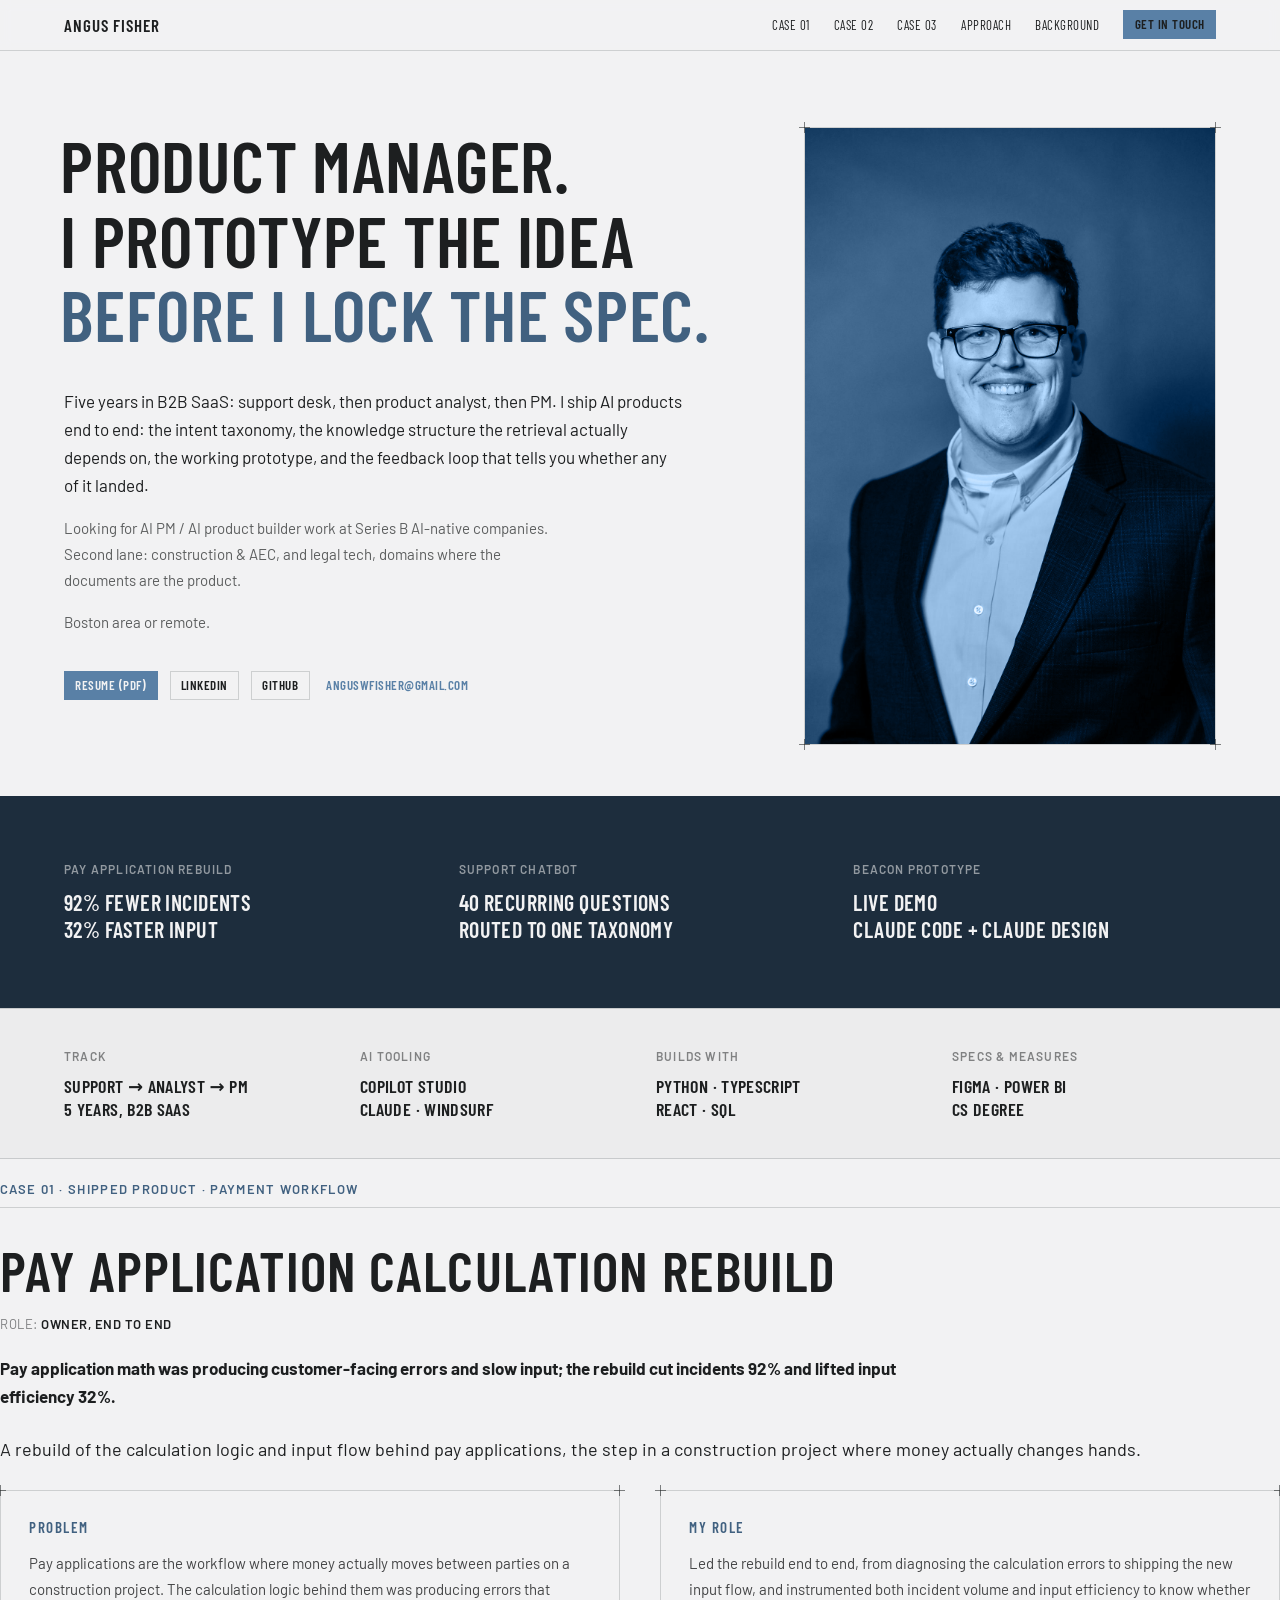
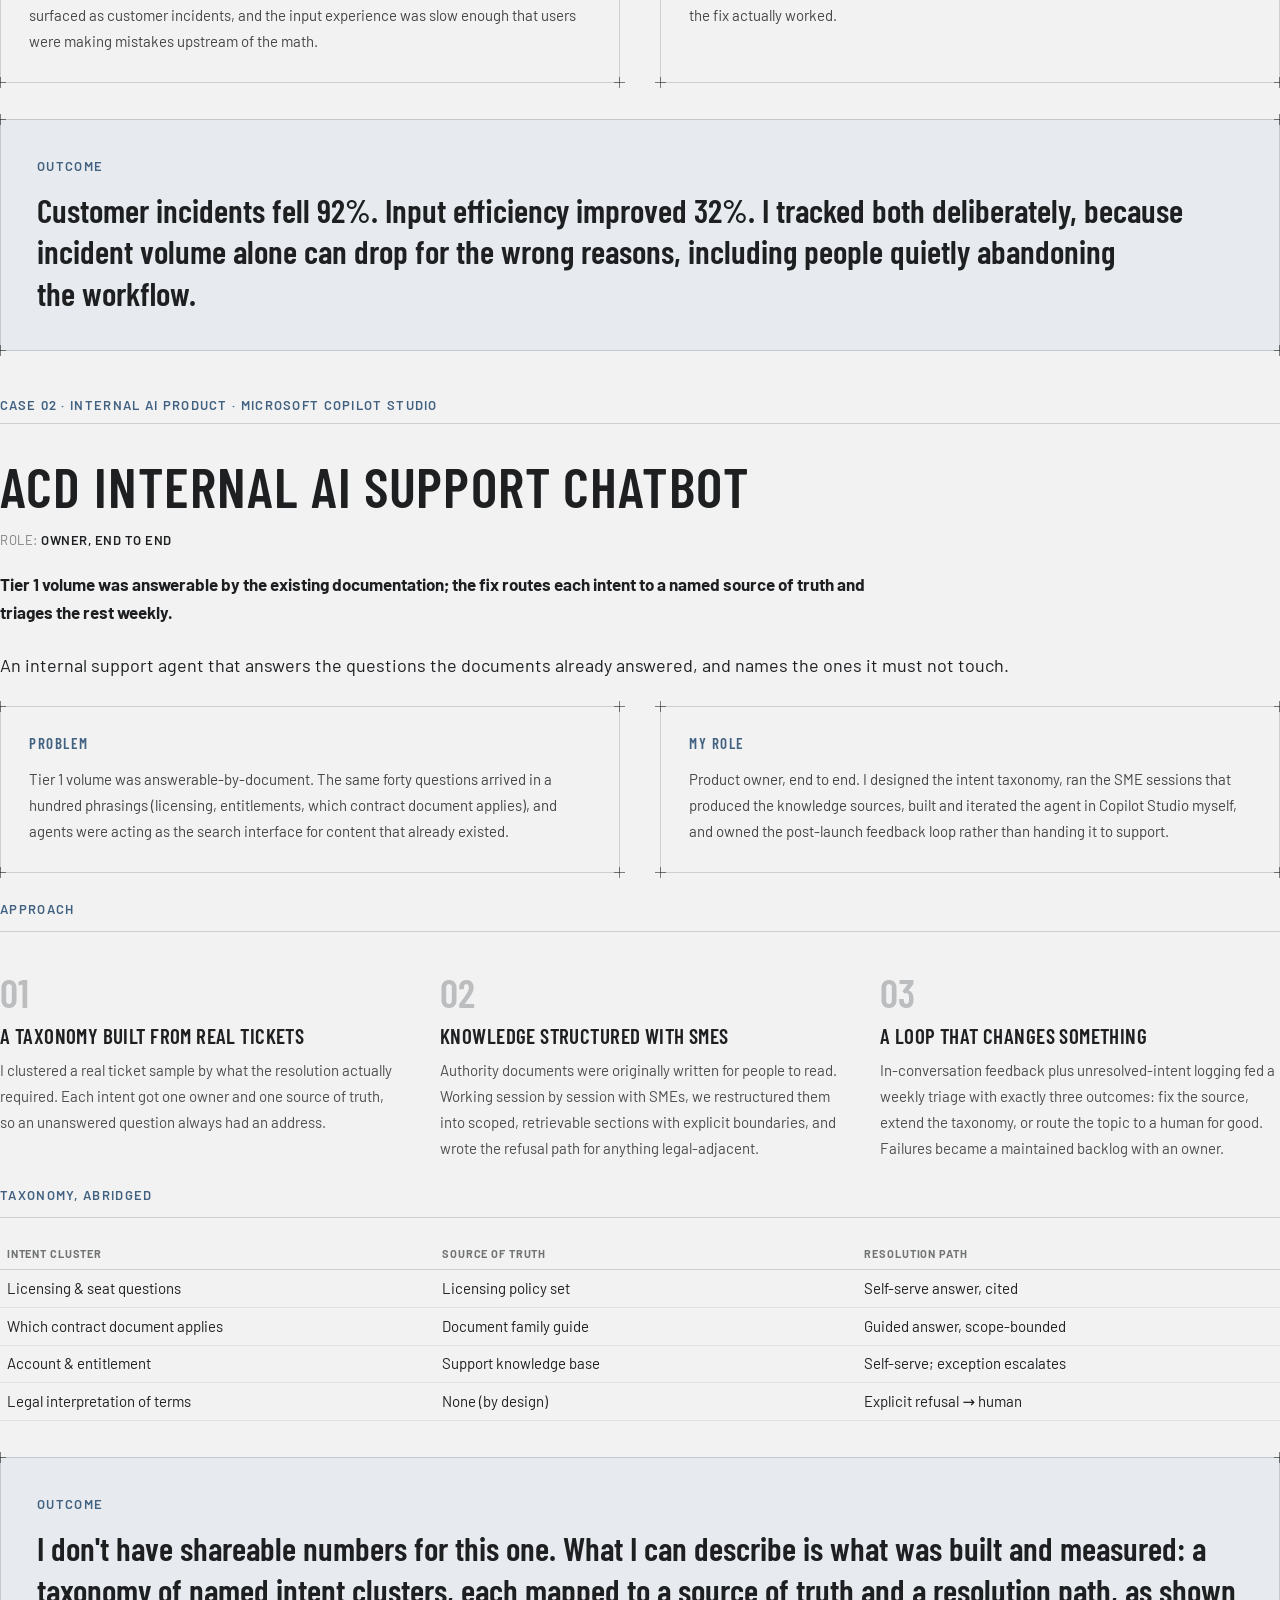
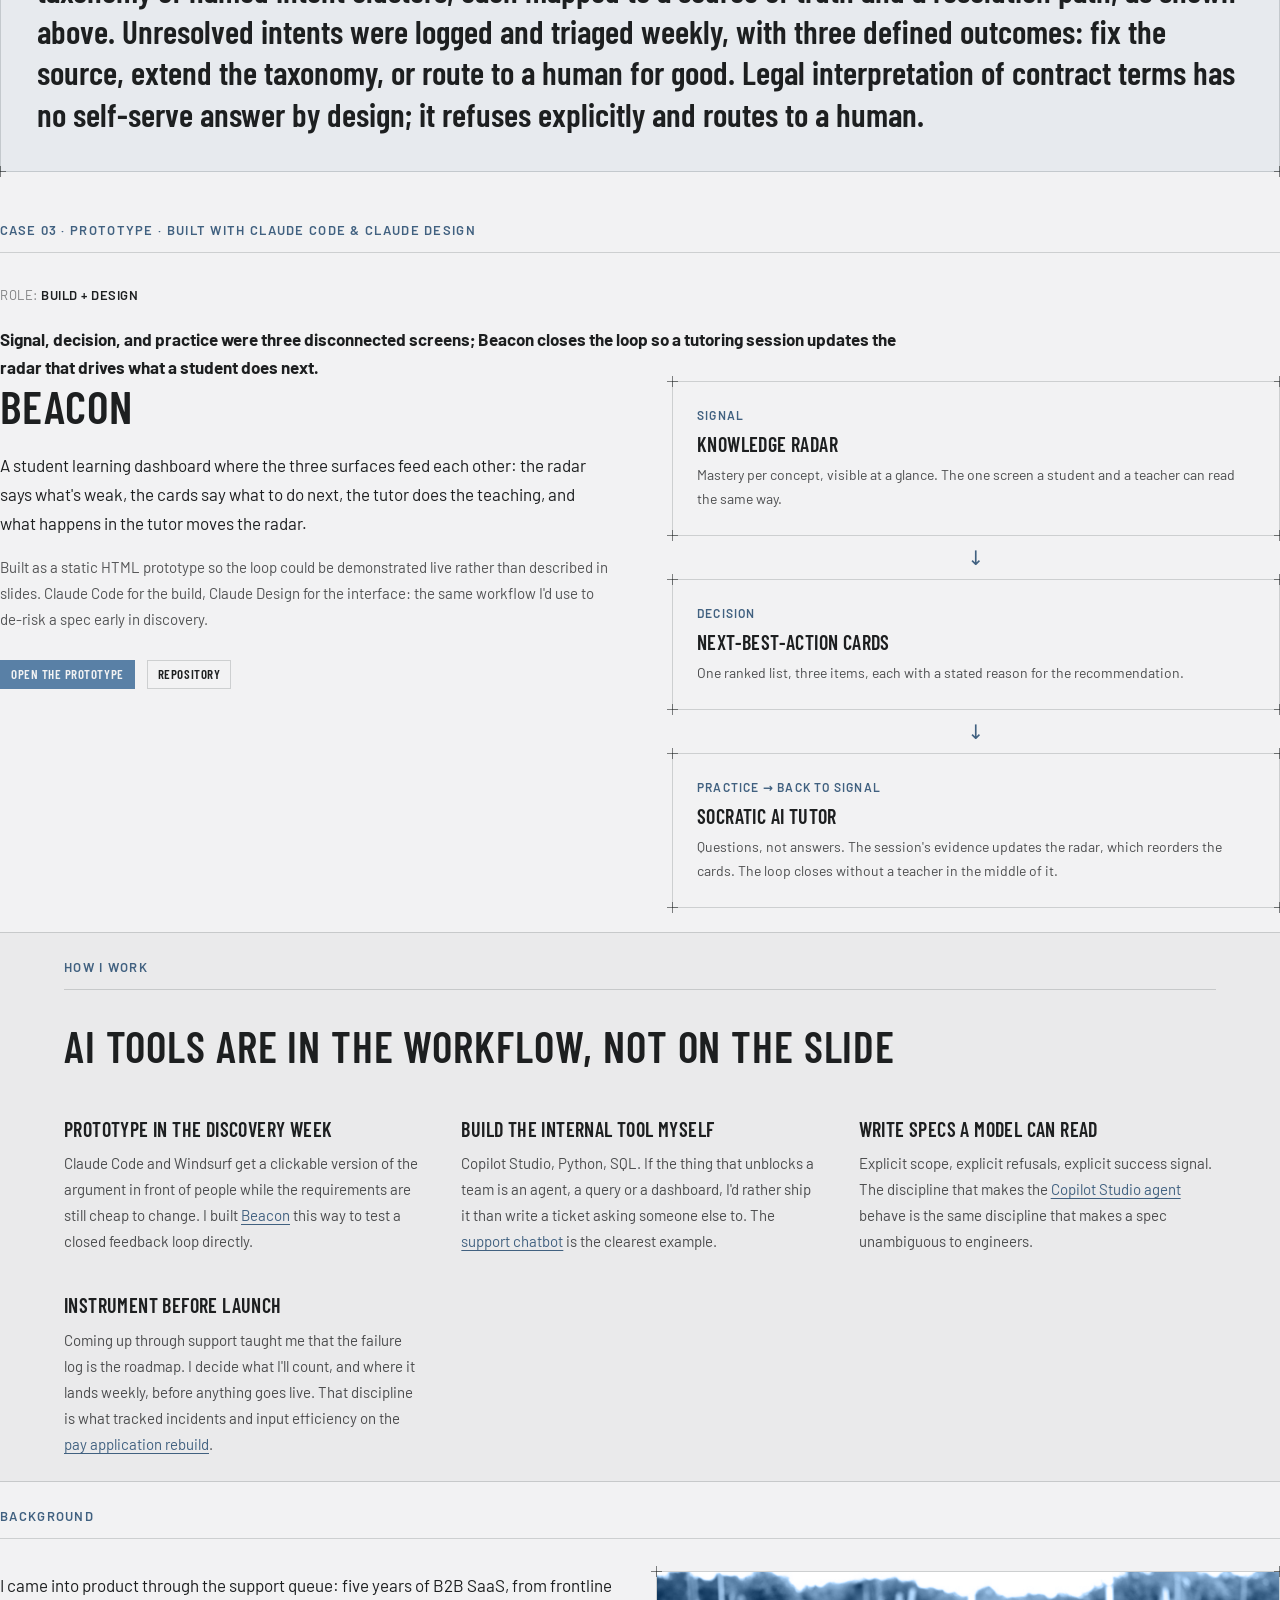
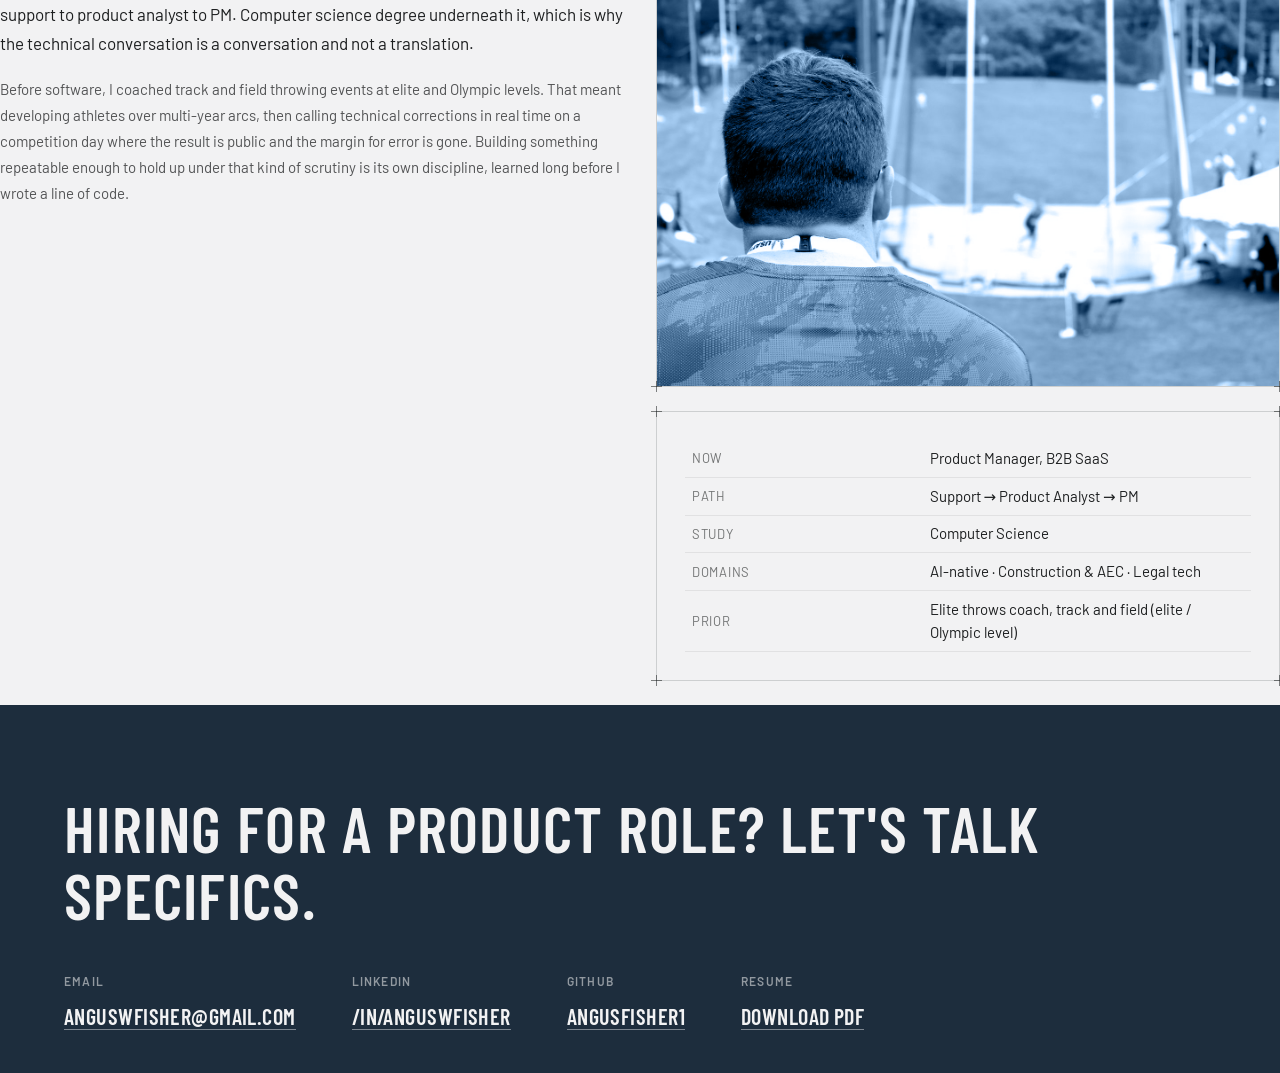
==== commit 62e6d982: "Enhance portfolio site: optimize images, add favicon, and implement new layout for spec sheets" ====
--- a/index.html
+++ b/index.html
@@ -3,6 +3,7 @@
 <head>
 <meta charset="utf-8">
 <meta name="viewport" content="width=device-width, initial-scale=1">
+<link rel="icon" type="image/svg+xml" href="img/favicon.svg">
 <title>Angus Fisher, Product Manager</title>
 <meta name="description" content="Product manager who ships AI products end to end: intent taxonomy, knowledge structure, working prototype, and the feedback loop that tells you whether it landed.">
 <meta property="og:type" content="website">
@@ -45,7 +46,7 @@
       </p>
       <p class="hero__note">Boston area or remote.</p>
       <div class="hero__actions">
-        <a class="btn btn-primary btn-link" href="/resume.pdf" target="_blank" rel="noopener">Resume (PDF)</a>
+        <a class="btn btn-primary btn-link" href="assets/resume.pdf" target="_blank" rel="noopener">Resume (PDF)</a>
         <a class="btn btn-secondary btn-link" href="https://www.linkedin.com/in/anguswfisher" target="_blank" rel="noopener">LinkedIn</a>
         <a class="btn btn-secondary btn-link" href="https://github.com/AngusFisher1" target="_blank" rel="noopener">GitHub</a>
         <a class="btn btn-ghost btn-link" href="mailto:anguswfisher@gmail.com">anguswfisher@gmail.com</a>
@@ -53,12 +54,29 @@
     </div>
     <div class="blueprint duotone hero__photo">
       <i class="corner tl"></i><i class="corner tr"></i><i class="corner bl"></i><i class="corner br"></i>
-      <img src="img/headshot.jpg" alt="Angus Fisher">
-    </div>
-  </div>
-</section>
-
-<section class="specsheet" aria-label="Spec sheet">
+      <img src="img/headshot.jpg" alt="Angus Fisher" width="1100" height="1650">
+    </div>
+  </div>
+</section>
+
+<section class="specsheet" aria-label="Highlights">
+  <div class="container specsheet__grid">
+    <div>
+      <p class="specsheet__label">Pay application rebuild</p>
+      <p class="specsheet__value">92% fewer incidents<br>32% faster input</p>
+    </div>
+    <div>
+      <p class="specsheet__label">Support chatbot</p>
+      <p class="specsheet__value">40 recurring questions<br>routed to one taxonomy</p>
+    </div>
+    <div>
+      <p class="specsheet__label">Beacon prototype</p>
+      <p class="specsheet__value">Live demo<br>Claude Code + Claude Design</p>
+    </div>
+  </div>
+</section>
+
+<section class="specsheet specsheet--light" aria-label="Spec sheet">
   <div class="container specsheet__grid">
     <div>
       <p class="specsheet__label">Track</p>
@@ -83,6 +101,7 @@
   <span class="eyebrow eyebrow--tight">Case 01 · shipped product · payment workflow</span>
   <hr class="divider">
   <h2 class="case__title">Pay application calculation rebuild</h2>
+  <p class="case-meta"><span>Role: <strong>Owner, end to end</strong></span></p>
   <p class="case-scan"><strong>Pay application math was producing customer-facing errors and slow input; the rebuild cut incidents 92% and lifted input efficiency 32%.</strong></p>
   <p class="case__intro">
     A rebuild of the calculation logic and input flow behind pay applications, the step in a construction project where money actually changes hands.
@@ -112,6 +131,7 @@
   <span class="eyebrow eyebrow--tight">Case 02 · internal AI product · Microsoft Copilot Studio</span>
   <hr class="divider">
   <h2 class="case__title">ACD Internal AI support chatbot</h2>
+  <p class="case-meta"><span>Role: <strong>Owner, end to end</strong></span></p>
   <p class="case-scan"><strong>Tier 1 volume was answerable by the existing documentation; the fix routes each intent to a named source of truth and triages the rest weekly.</strong></p>
   <p class="case__intro">
     An internal support agent that answers the questions the documents already answered, and names the ones it must not touch.
@@ -198,6 +218,7 @@
 <section id="case-03" class="section-1200">
   <span class="eyebrow">Case 03 · prototype · built with Claude Code &amp; Claude Design</span>
   <hr class="divider">
+  <p class="case-meta"><span>Role: <strong>Build + design</strong></span></p>
   <p class="case-scan"><strong>Signal, decision, and practice were three disconnected screens; Beacon closes the loop so a tutoring session updates the radar that drives what a student does next.</strong></p>
   <div class="beacon-grid">
     <div>
@@ -242,19 +263,19 @@
     <div class="approach-grid">
       <div>
         <h4 class="approach-item__title">Prototype in the discovery week</h4>
-        <p class="approach-item__body">Claude Code and Windsurf get a clickable version of the argument in front of people while the requirements are still cheap to change. I built Beacon this way to test a closed feedback loop directly.</p>
+        <p class="approach-item__body">Claude Code and Windsurf get a clickable version of the argument in front of people while the requirements are still cheap to change. I built <a href="#case-03">Beacon</a> this way to test a closed feedback loop directly.</p>
       </div>
       <div>
         <h4 class="approach-item__title">Build the internal tool myself</h4>
-        <p class="approach-item__body">Copilot Studio, Python, SQL. If the thing that unblocks a team is an agent, a query or a dashboard, I'd rather ship it than write a ticket asking someone else to.</p>
+        <p class="approach-item__body">Copilot Studio, Python, SQL. If the thing that unblocks a team is an agent, a query or a dashboard, I'd rather ship it than write a ticket asking someone else to. The <a href="#case-02">support chatbot</a> is the clearest example.</p>
       </div>
       <div>
         <h4 class="approach-item__title">Write specs a model can read</h4>
-        <p class="approach-item__body">Explicit scope, explicit refusals, explicit success signal. The discipline that makes a Copilot Studio agent behave is the same discipline that makes a spec unambiguous to engineers.</p>
+        <p class="approach-item__body">Explicit scope, explicit refusals, explicit success signal. The discipline that makes the <a href="#case-02">Copilot Studio agent</a> behave is the same discipline that makes a spec unambiguous to engineers.</p>
       </div>
       <div>
         <h4 class="approach-item__title">Instrument before launch</h4>
-        <p class="approach-item__body">Coming up through support taught me that the failure log is the roadmap. I decide what I'll count, and where it lands weekly, before anything goes live.</p>
+        <p class="approach-item__body">Coming up through support taught me that the failure log is the roadmap. I decide what I'll count, and where it lands weekly, before anything goes live. That discipline is what tracked incidents and input efficiency on the <a href="#case-01">pay application rebuild</a>.</p>
       </div>
     </div>
   </div>
@@ -271,7 +292,7 @@
     <div class="background-media">
       <div class="blueprint duotone background-media__photo">
         <i class="corner tl"></i><i class="corner tr"></i><i class="corner bl"></i><i class="corner br"></i>
-        <img src="img/coaching.JPG" alt="Coaching a throws event at a USATF competition">
+        <img src="img/coaching.JPG" alt="Coaching a throws event at a USATF competition" width="1400" height="933" loading="lazy">
       </div>
       <div class="blueprint background-media__details">
         <i class="corner tl"></i><i class="corner tr"></i><i class="corner bl"></i><i class="corner br"></i>
@@ -322,11 +343,7 @@
       </div>
       <div>
         <p class="footer-links__label">Resume</p>
-        <a class="footer-links__value" href="/resume.pdf" target="_blank" rel="noopener">Download PDF</a>
-      </div>
-      <div>
-        <p class="footer-links__label">Schedule</p>
-        <a class="footer-links__value" href="#">Book a call</a>
+        <a class="footer-links__value" href="assets/resume.pdf" target="_blank" rel="noopener">Download PDF</a>
       </div>
     </div>
     
--- a/css/site.css
+++ b/css/site.css
@@ -183,7 +183,22 @@
   line-height: 1.25;
   text-transform: uppercase;
   letter-spacing: 0.02em;
-  width: 400px;
+  max-width: 400px;
+}
+
+/* Spec sheet — light variant (quiet tools row; the proof band stays navy) */
+.specsheet--light {
+  background: color-mix(in srgb, var(--color-text) 3%, var(--color-bg));
+  color: var(--color-text);
+  border-block: 1px solid var(--color-divider);
+  padding: clamp(26px, 3.2vw, 38px) 0;
+}
+.specsheet--light .specsheet__label {
+  color: color-mix(in srgb, var(--color-text) 52%, transparent);
+}
+.specsheet--light .specsheet__value {
+  color: var(--color-text);
+  font-size: 18px;
 }
 
 /* Case sections — shared layout for the case-01 / case-02 blocks
@@ -218,6 +233,18 @@
   max-width: 90ch;
   margin: 20px 0 0;
 }
+/* Meta row — role, under the eyebrow/title, shared across all case sections */
+.case-meta {
+  display: flex;
+  flex-wrap: wrap;
+  gap: 6px 20px;
+  margin: 14px 0 0;
+  font-size: 13px;
+  letter-spacing: 0.04em;
+  text-transform: uppercase;
+  color: color-mix(in srgb, var(--color-text) 55%, transparent);
+}
+.case-meta strong { color: var(--color-text); font-weight: 600; }
 
 .case-grid {
   display: grid;
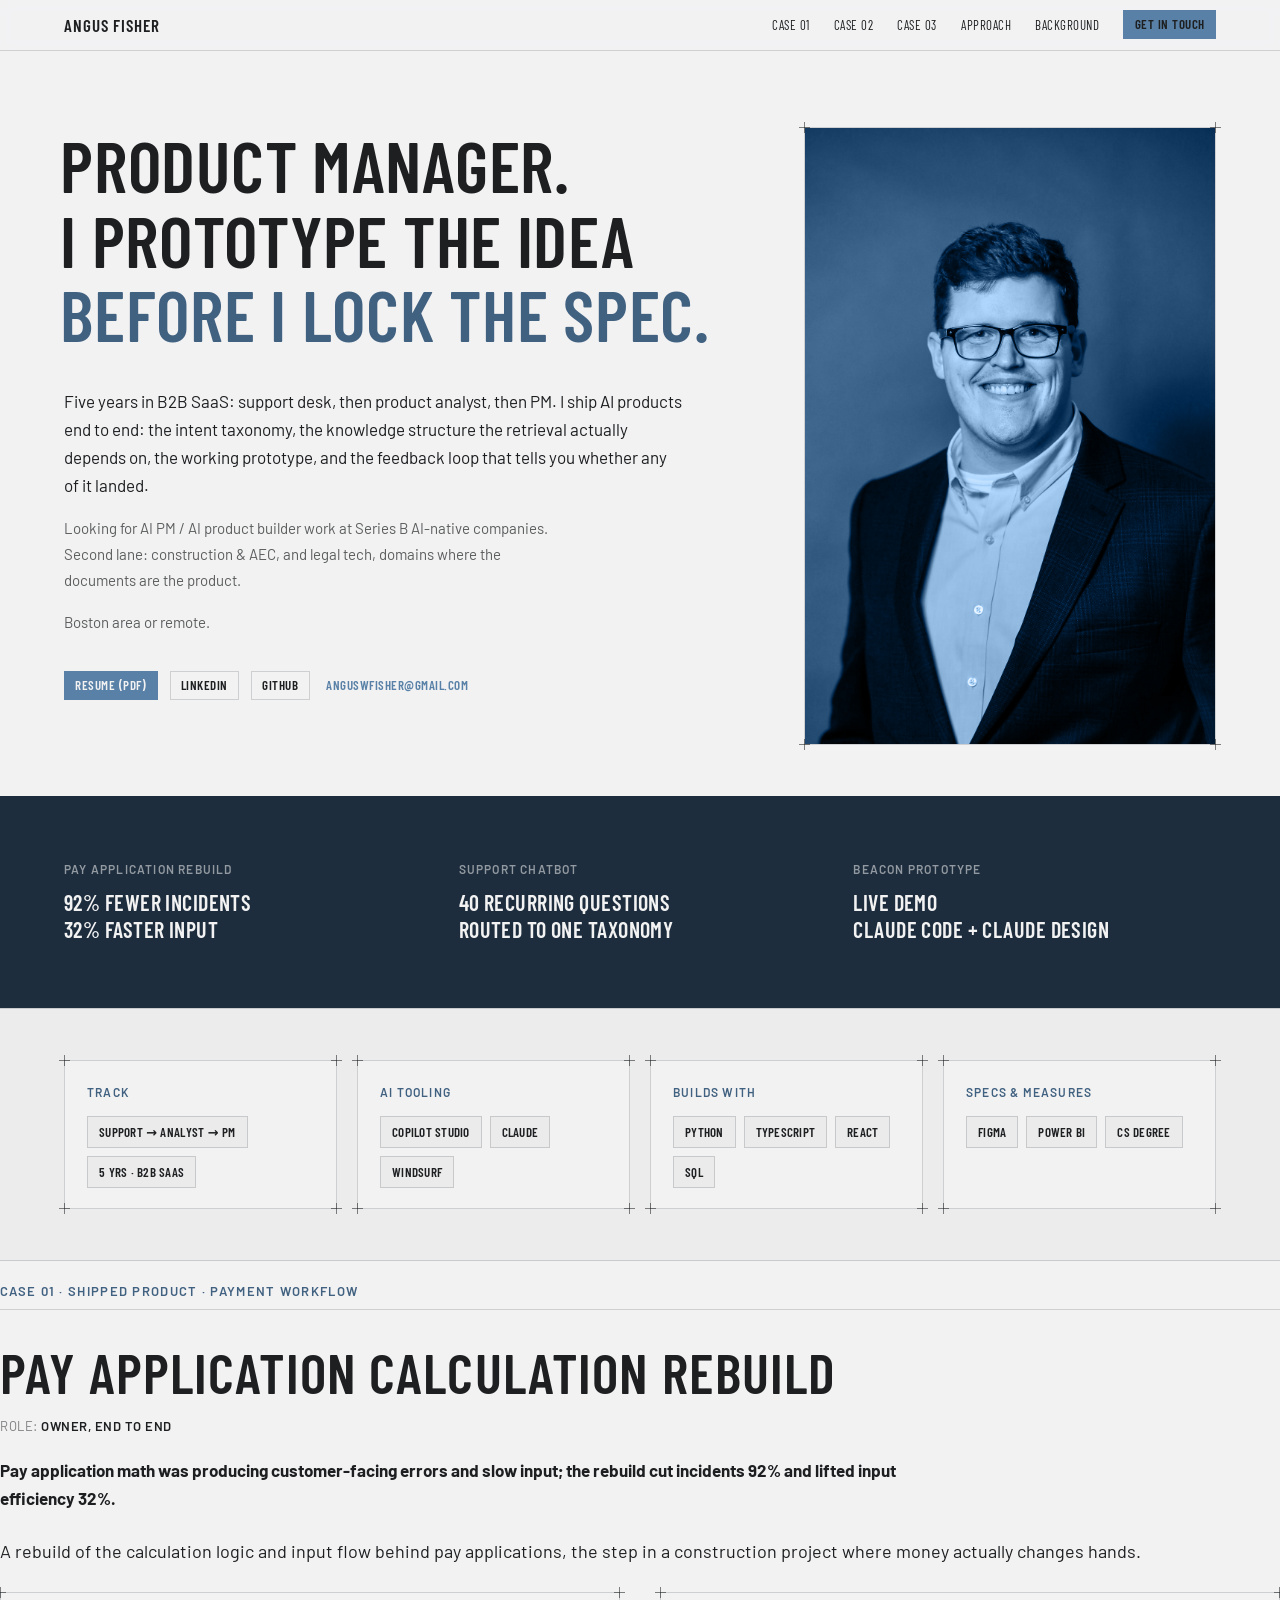
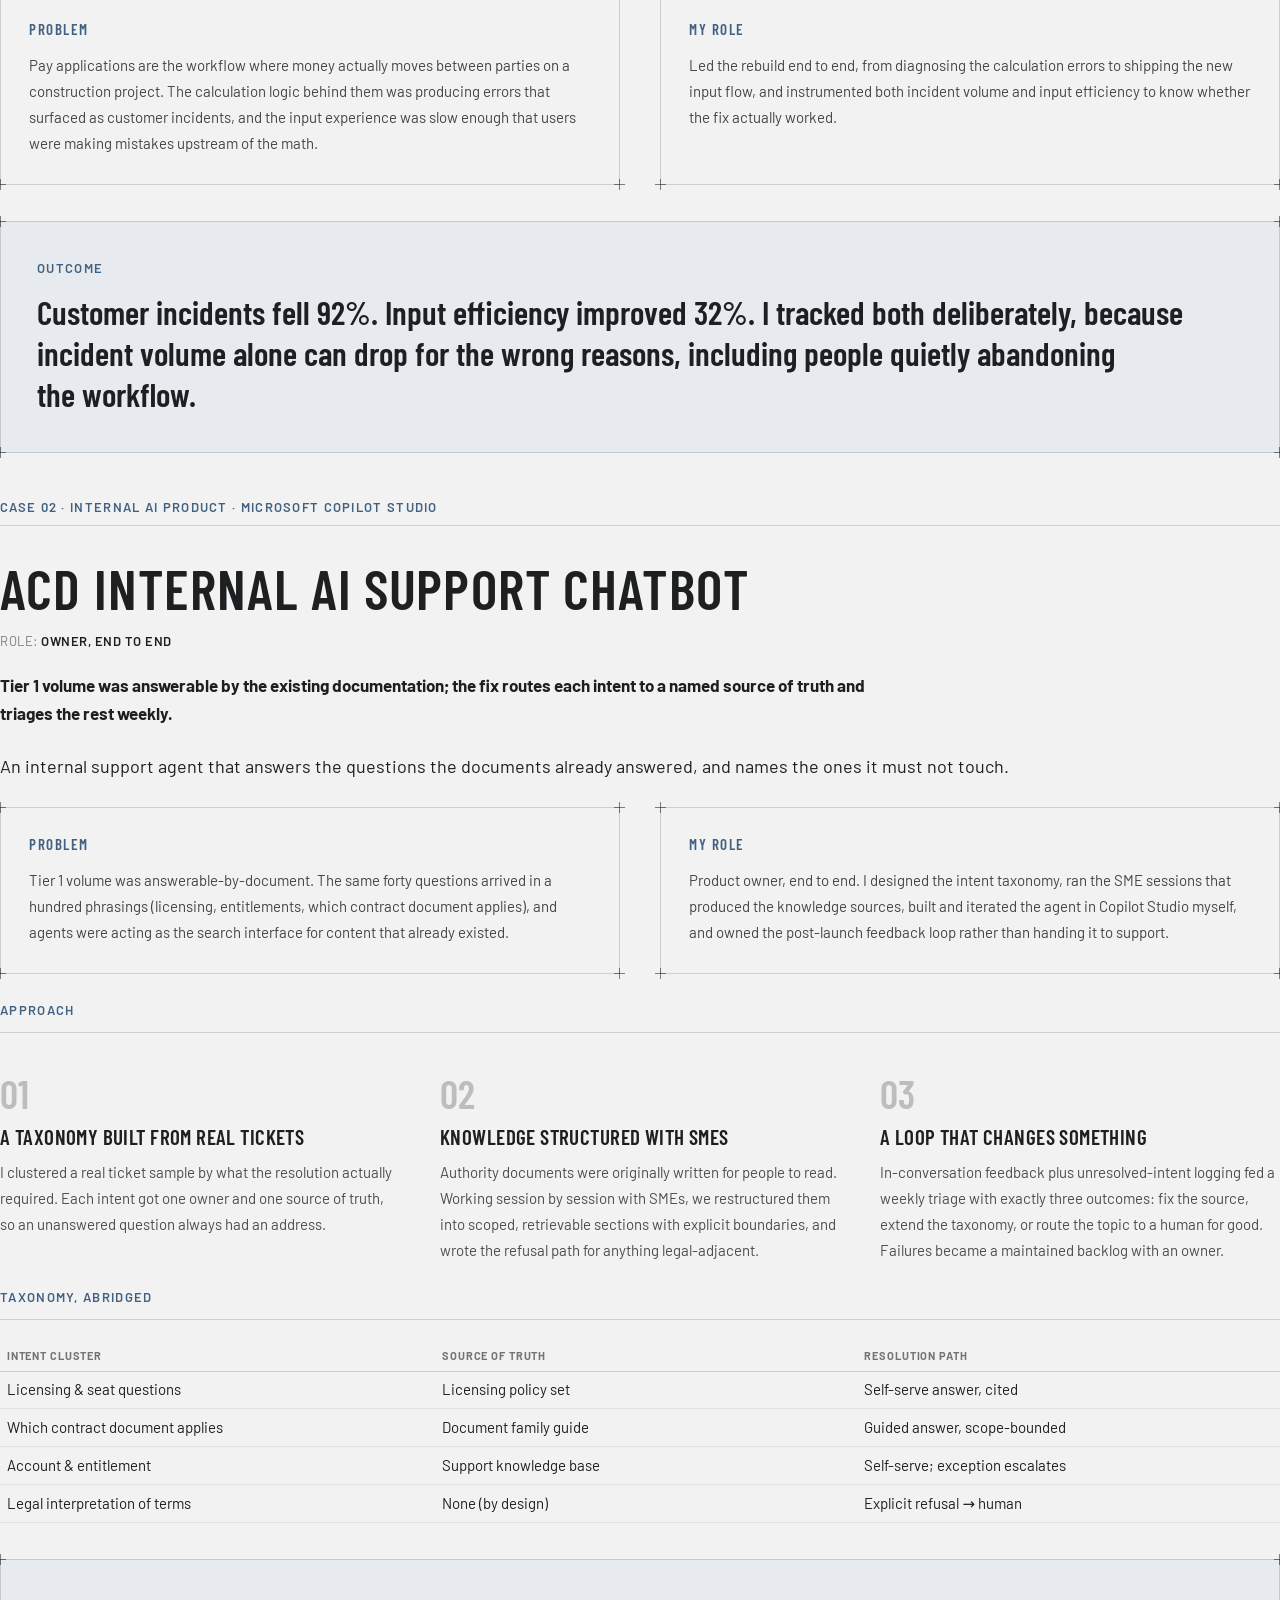
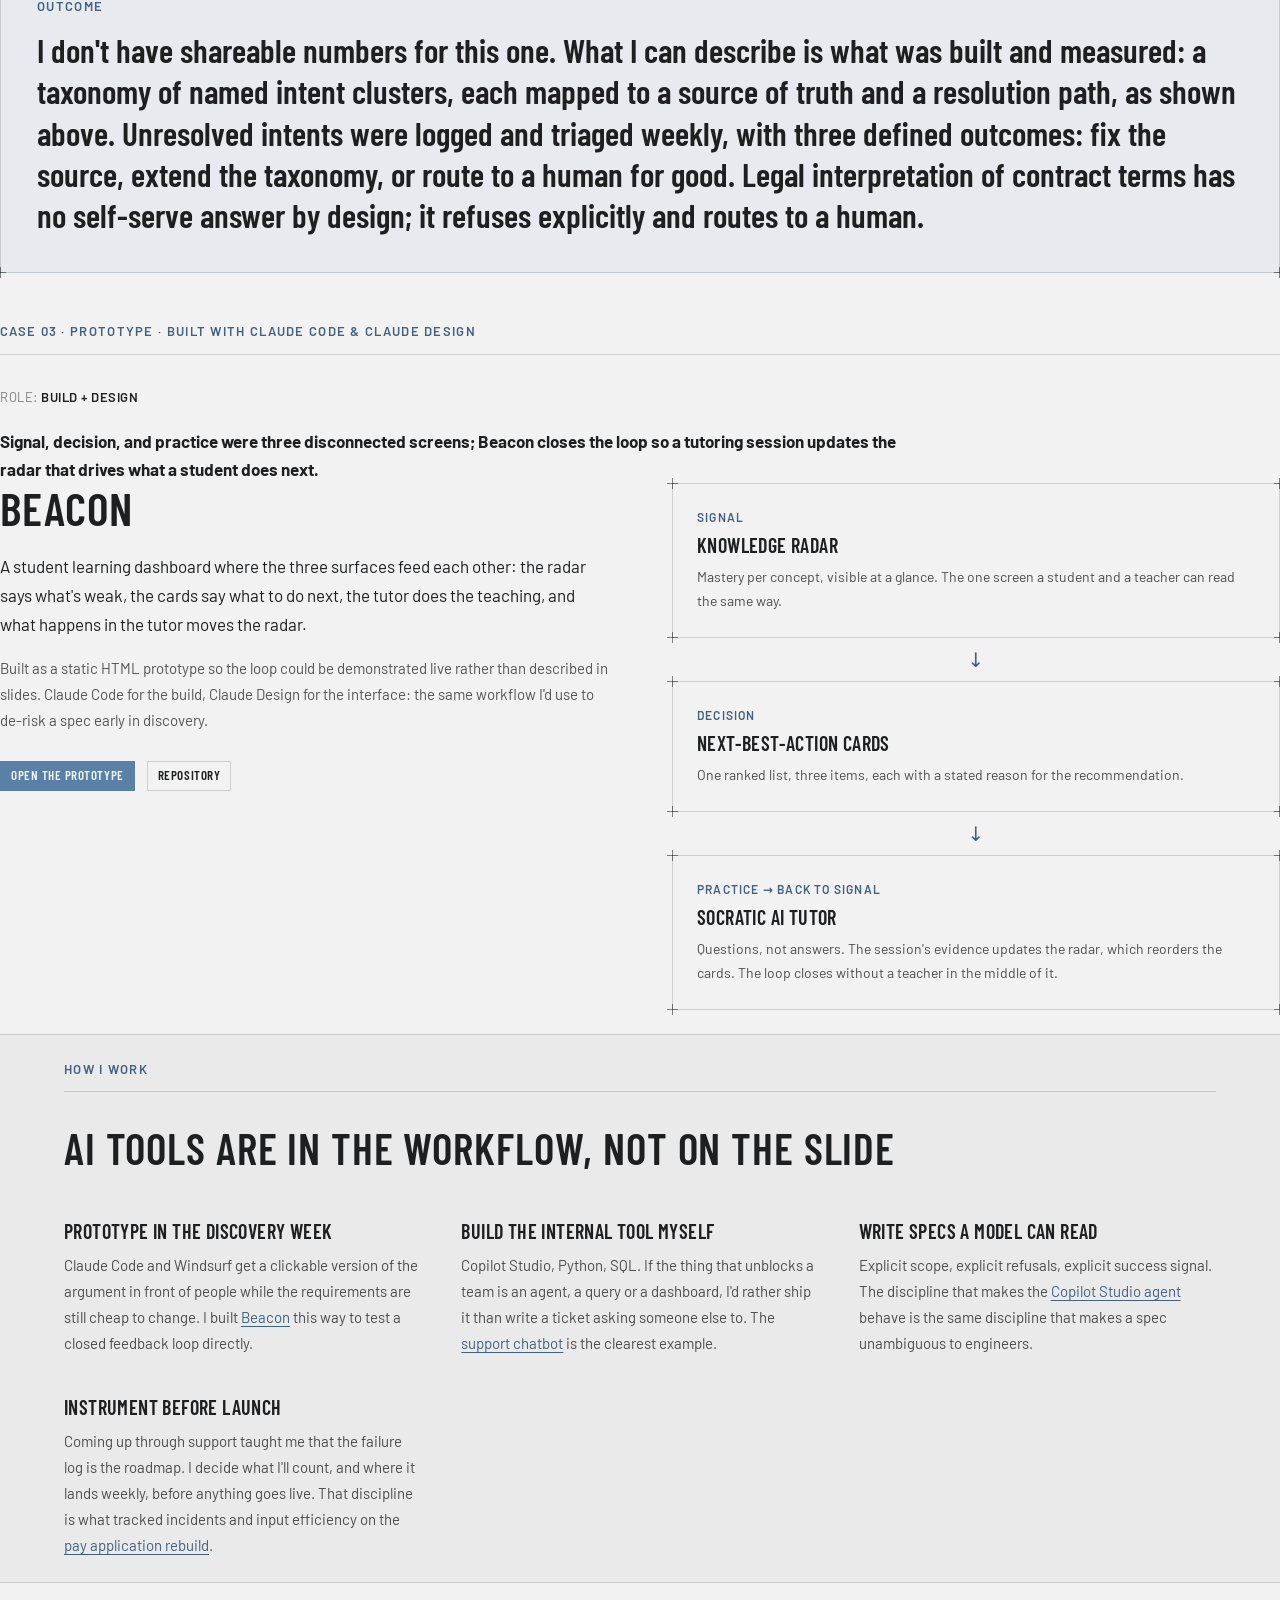
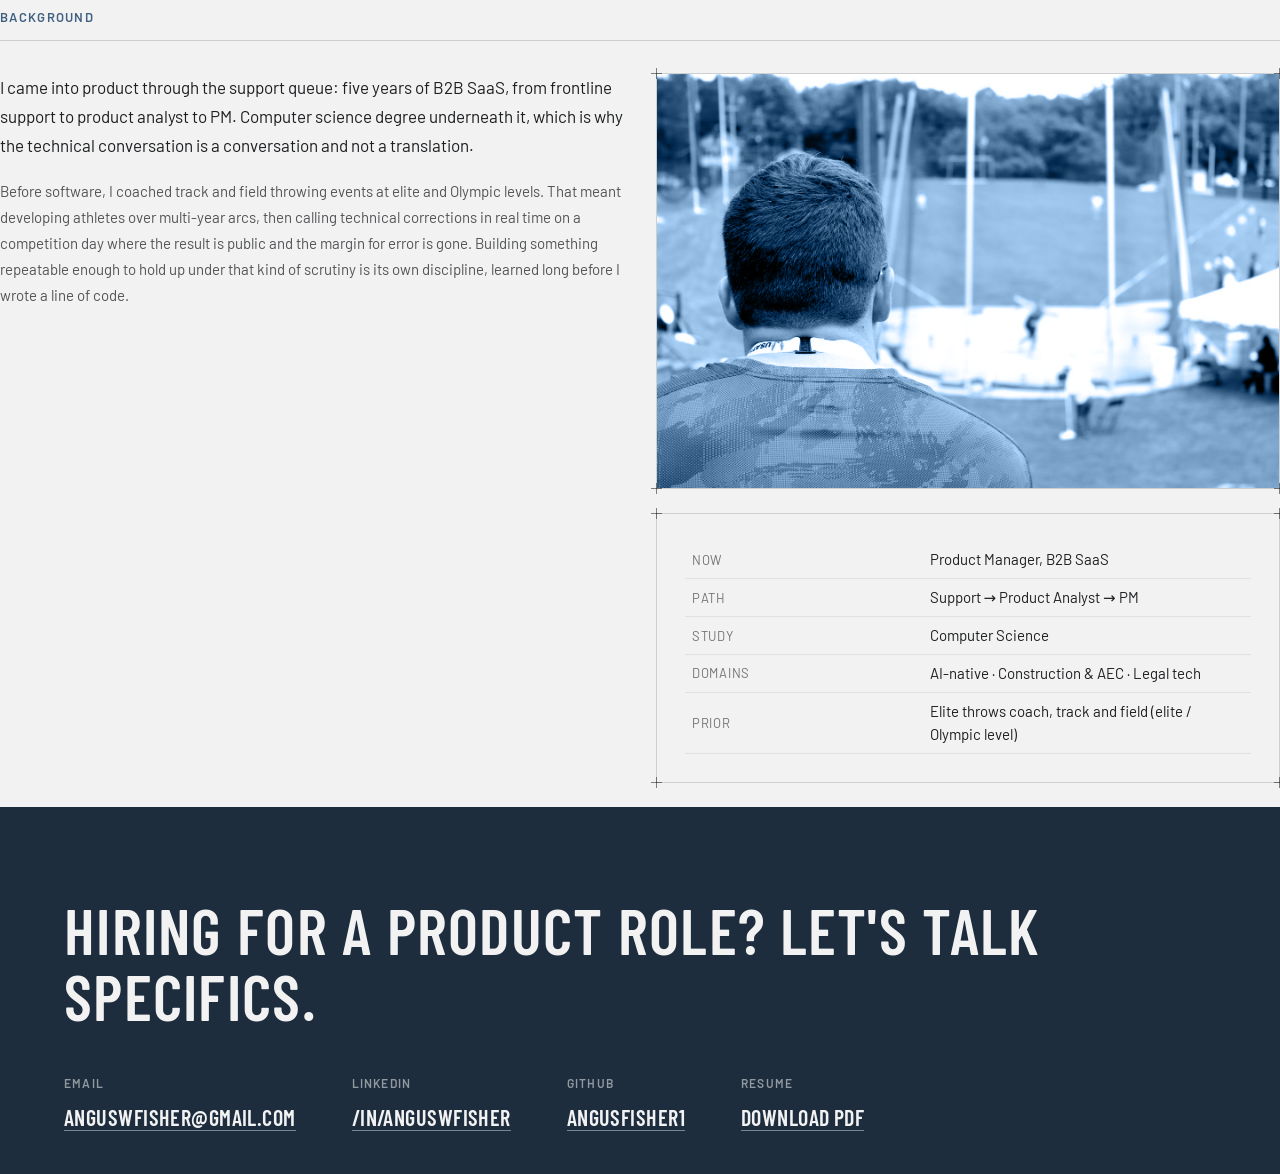
==== commit a57ab5ac: "Refactor toolkit section: replace spec sheet with interactive capability cards and enhance layout fo" ====
--- a/index.html
+++ b/index.html
@@ -76,23 +76,43 @@
   </div>
 </section>
 
-<section class="specsheet specsheet--light" aria-label="Spec sheet">
-  <div class="container specsheet__grid">
-    <div>
-      <p class="specsheet__label">Track</p>
-      <p class="specsheet__value">Support → Analyst → PM<br>5 years, B2B SaaS</p>
-    </div>
-    <div>
-      <p class="specsheet__label">AI tooling</p>
-      <p class="specsheet__value">Copilot Studio<br>Claude · Windsurf</p>
-    </div>
-    <div>
-      <p class="specsheet__label">Builds with</p>
-      <p class="specsheet__value">Python · TypeScript<br>React · SQL</p>
-    </div>
-    <div>
-      <p class="specsheet__label">Specs &amp; measures</p>
-      <p class="specsheet__value">Figma · Power BI<br>CS degree</p>
+<section class="toolkit" aria-label="How I build">
+  <div class="container toolkit__grid">
+    <div class="blueprint toolkit-card">
+      <i class="corner tl"></i><i class="corner tr"></i><i class="corner bl"></i><i class="corner br"></i>
+      <p class="toolkit-card__label">Track</p>
+      <div class="toolkit-card__tags">
+        <span class="chip">Support → Analyst → PM</span>
+        <span class="chip">5 yrs · B2B SaaS</span>
+      </div>
+    </div>
+    <div class="blueprint toolkit-card">
+      <i class="corner tl"></i><i class="corner tr"></i><i class="corner bl"></i><i class="corner br"></i>
+      <p class="toolkit-card__label">AI tooling</p>
+      <div class="toolkit-card__tags">
+        <span class="chip">Copilot Studio</span>
+        <span class="chip">Claude</span>
+        <span class="chip">Windsurf</span>
+      </div>
+    </div>
+    <div class="blueprint toolkit-card">
+      <i class="corner tl"></i><i class="corner tr"></i><i class="corner bl"></i><i class="corner br"></i>
+      <p class="toolkit-card__label">Builds with</p>
+      <div class="toolkit-card__tags">
+        <span class="chip">Python</span>
+        <span class="chip">TypeScript</span>
+        <span class="chip">React</span>
+        <span class="chip">SQL</span>
+      </div>
+    </div>
+    <div class="blueprint toolkit-card">
+      <i class="corner tl"></i><i class="corner tr"></i><i class="corner bl"></i><i class="corner br"></i>
+      <p class="toolkit-card__label">Specs &amp; measures</p>
+      <div class="toolkit-card__tags">
+        <span class="chip">Figma</span>
+        <span class="chip">Power BI</span>
+        <span class="chip">CS degree</span>
+      </div>
     </div>
   </div>
 </section>
@@ -226,7 +246,7 @@
       <p class="beacon__lede">A student learning dashboard where the three surfaces feed each other: the radar says what's weak, the cards say what to do next, the tutor does the teaching, and what happens in the tutor moves the radar.</p>
       <p class="beacon__note">Built as a static HTML prototype so the loop could be demonstrated live rather than described in slides. Claude Code for the build, Claude Design for the interface: the same workflow I'd use to de-risk a spec early in discovery.</p>
       <div class="beacon__actions">
-        <a class="btn btn-primary btn-link" href="https://angusfisher1.github.io/Educational_software_demo/" target="_blank" rel="noopener">Open the prototype</a>
+        <a class="btn btn-primary btn-link" href="https://angusfisher1.github.io/beacon/" target="_blank" rel="noopener">Open the prototype</a>
         <a class="btn btn-secondary btn-link" href="https://github.com/AngusFisher1/Educational_software_demo" target="_blank" rel="noopener">Repository</a>
       </div>
     </div>
--- a/css/site.css
+++ b/css/site.css
@@ -186,19 +186,65 @@
   max-width: 400px;
 }
 
-/* Spec sheet — light variant (quiet tools row; the proof band stays navy) */
-.specsheet--light {
+/* Toolkit — interactive capability cards (blueprint frame, hover lifts + accents) */
+.toolkit {
   background: color-mix(in srgb, var(--color-text) 3%, var(--color-bg));
+  border-block: 1px solid var(--color-divider);
+  padding: clamp(34px, 4vw, 56px) 0;
+}
+.toolkit__grid {
+  display: grid;
+  grid-template-columns: repeat(auto-fit, minmax(220px, 1fr));
+  gap: 20px;
+}
+.toolkit-card {
+  padding: 22px 22px 20px;
+  background: var(--color-bg);
+  transition: transform .22s ease, border-color .22s ease, box-shadow .22s ease;
+}
+.toolkit-card:hover,
+.toolkit-card:focus-within {
+  transform: translateY(-4px);
+  border-color: var(--color-accent);
+  box-shadow: var(--shadow-md);
+}
+.toolkit-card:hover > .corner,
+.toolkit-card:focus-within > .corner { color: var(--color-accent); }
+.toolkit-card__label {
+  margin: 0 0 14px;
+  font-size: 12px;
+  letter-spacing: 0.1em;
+  text-transform: uppercase;
+  font-weight: 600;
+  color: var(--color-accent-700);
+}
+.toolkit-card__tags {
+  display: flex;
+  flex-wrap: wrap;
+  gap: 8px;
+}
+.chip {
+  display: inline-flex;
+  align-items: center;
+  font-family: var(--font-heading);
+  font-weight: 600;
+  font-size: 13px;
+  letter-spacing: 0.02em;
+  text-transform: uppercase;
   color: var(--color-text);
-  border-block: 1px solid var(--color-divider);
-  padding: clamp(26px, 3.2vw, 38px) 0;
-}
-.specsheet--light .specsheet__label {
-  color: color-mix(in srgb, var(--color-text) 52%, transparent);
-}
-.specsheet--light .specsheet__value {
-  color: var(--color-text);
-  font-size: 18px;
+  padding: 5px 11px;
+  border: 1px solid var(--color-divider);
+  background: color-mix(in srgb, var(--color-text) 3%, transparent);
+  transition: border-color .18s ease, background .18s ease, color .18s ease;
+}
+.toolkit-card:hover .chip,
+.toolkit-card:focus-within .chip {
+  border-color: color-mix(in srgb, var(--color-accent) 40%, var(--color-divider));
+}
+@media (prefers-reduced-motion: reduce) {
+  .toolkit-card { transition: border-color .22s ease, box-shadow .22s ease; }
+  .toolkit-card:hover,
+  .toolkit-card:focus-within { transform: none; }
 }
 
 /* Case sections — shared layout for the case-01 / case-02 blocks
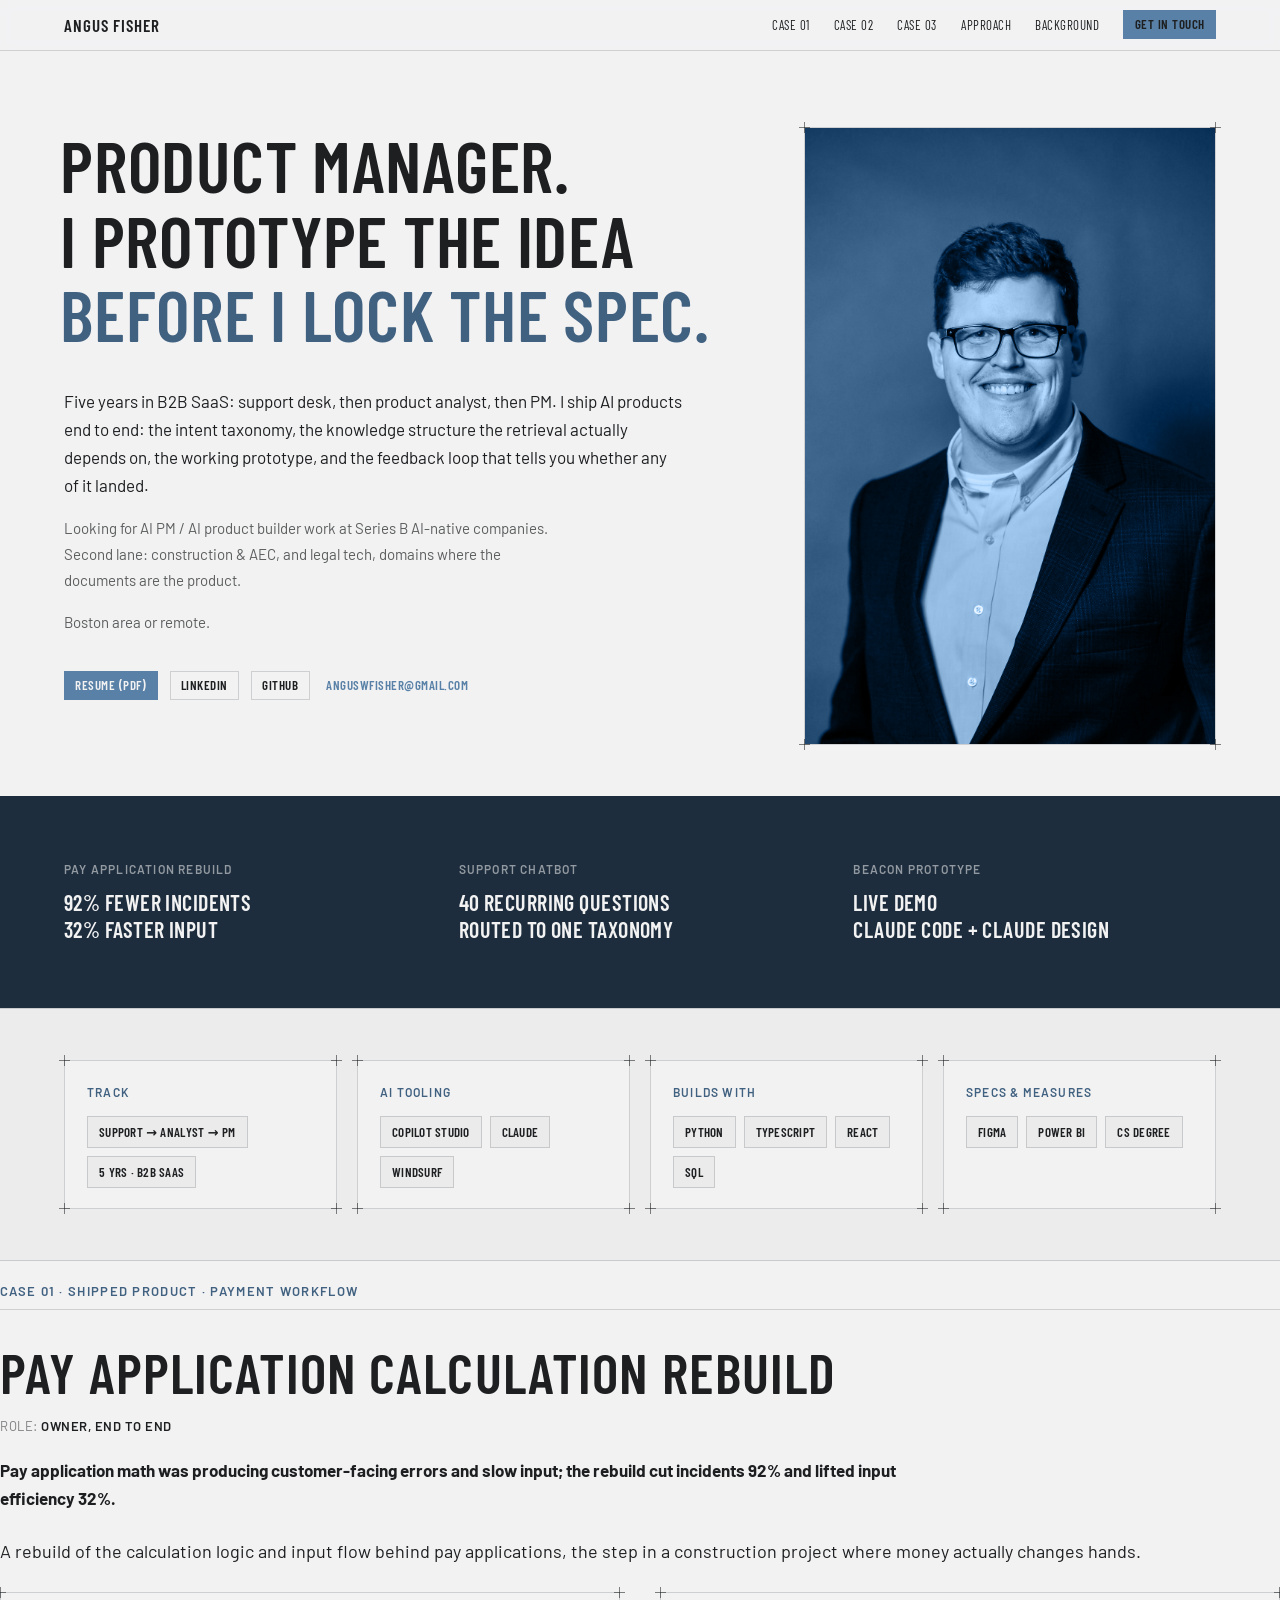
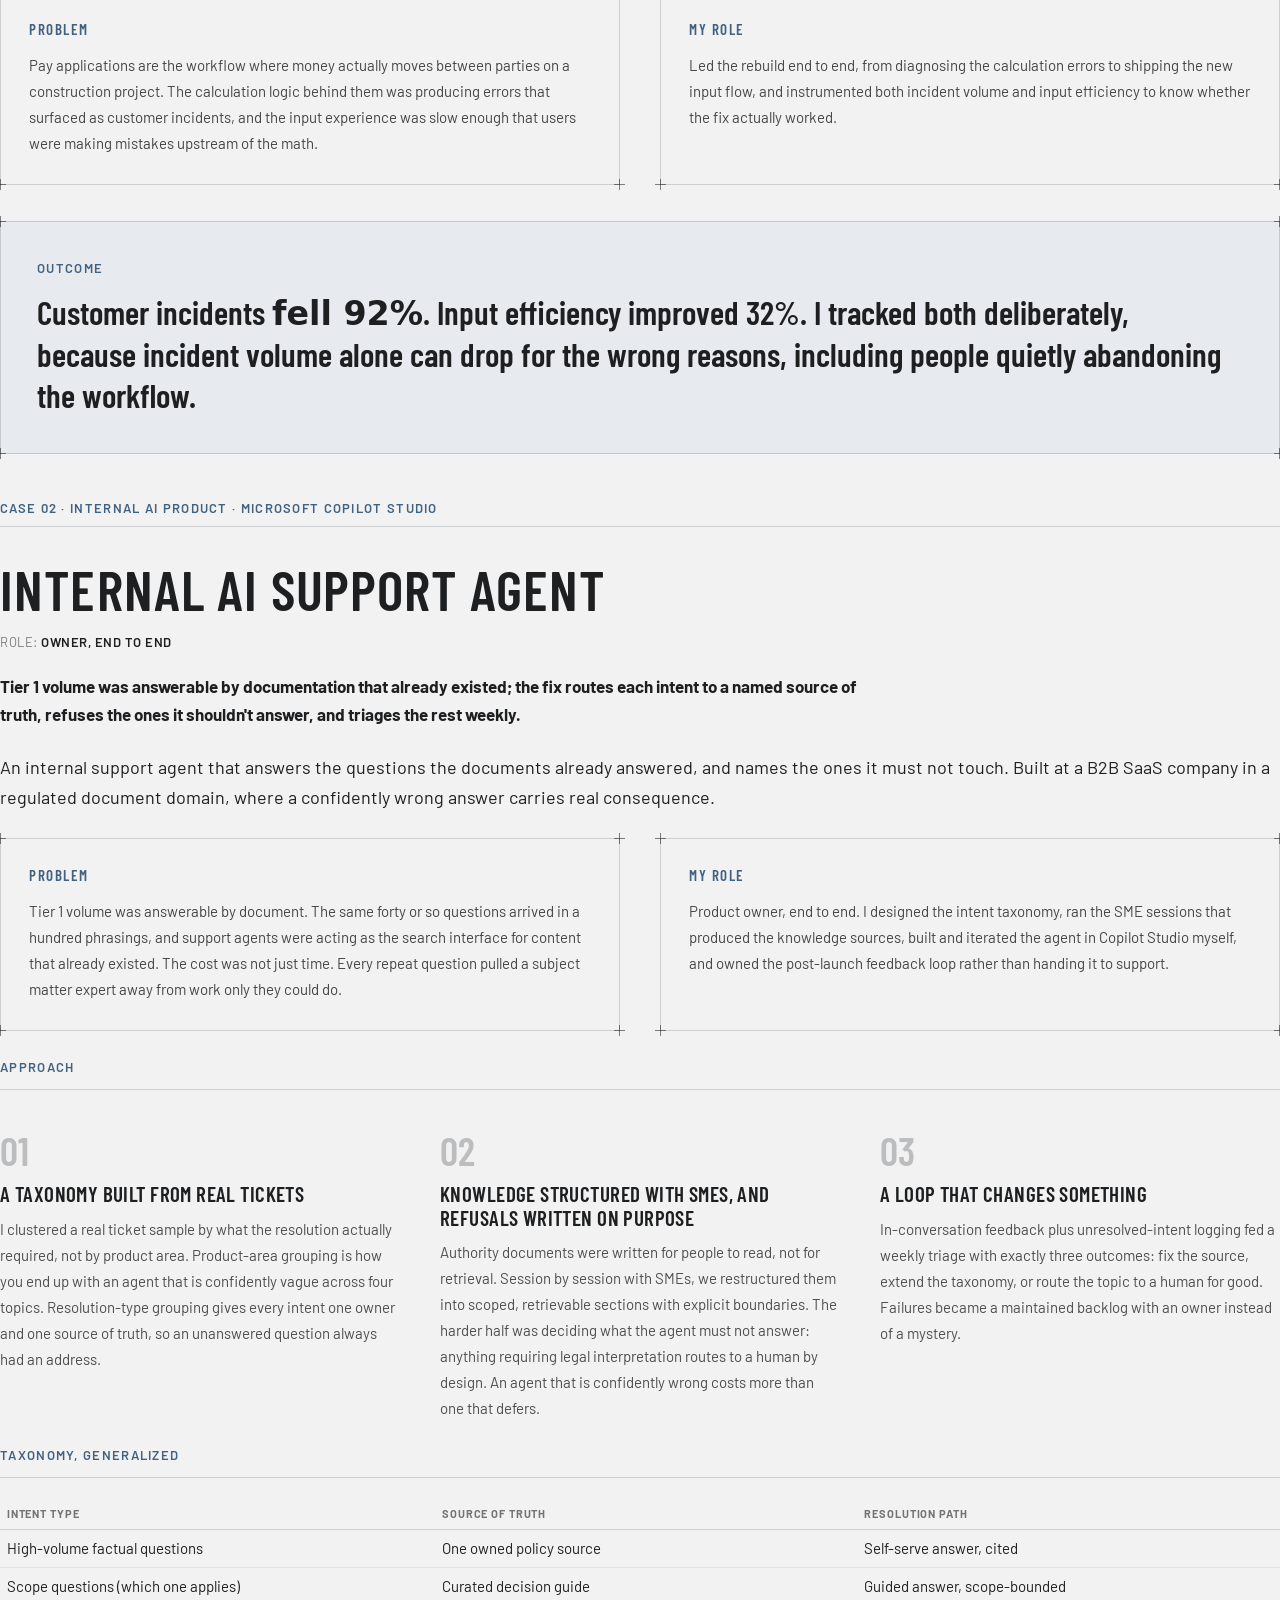
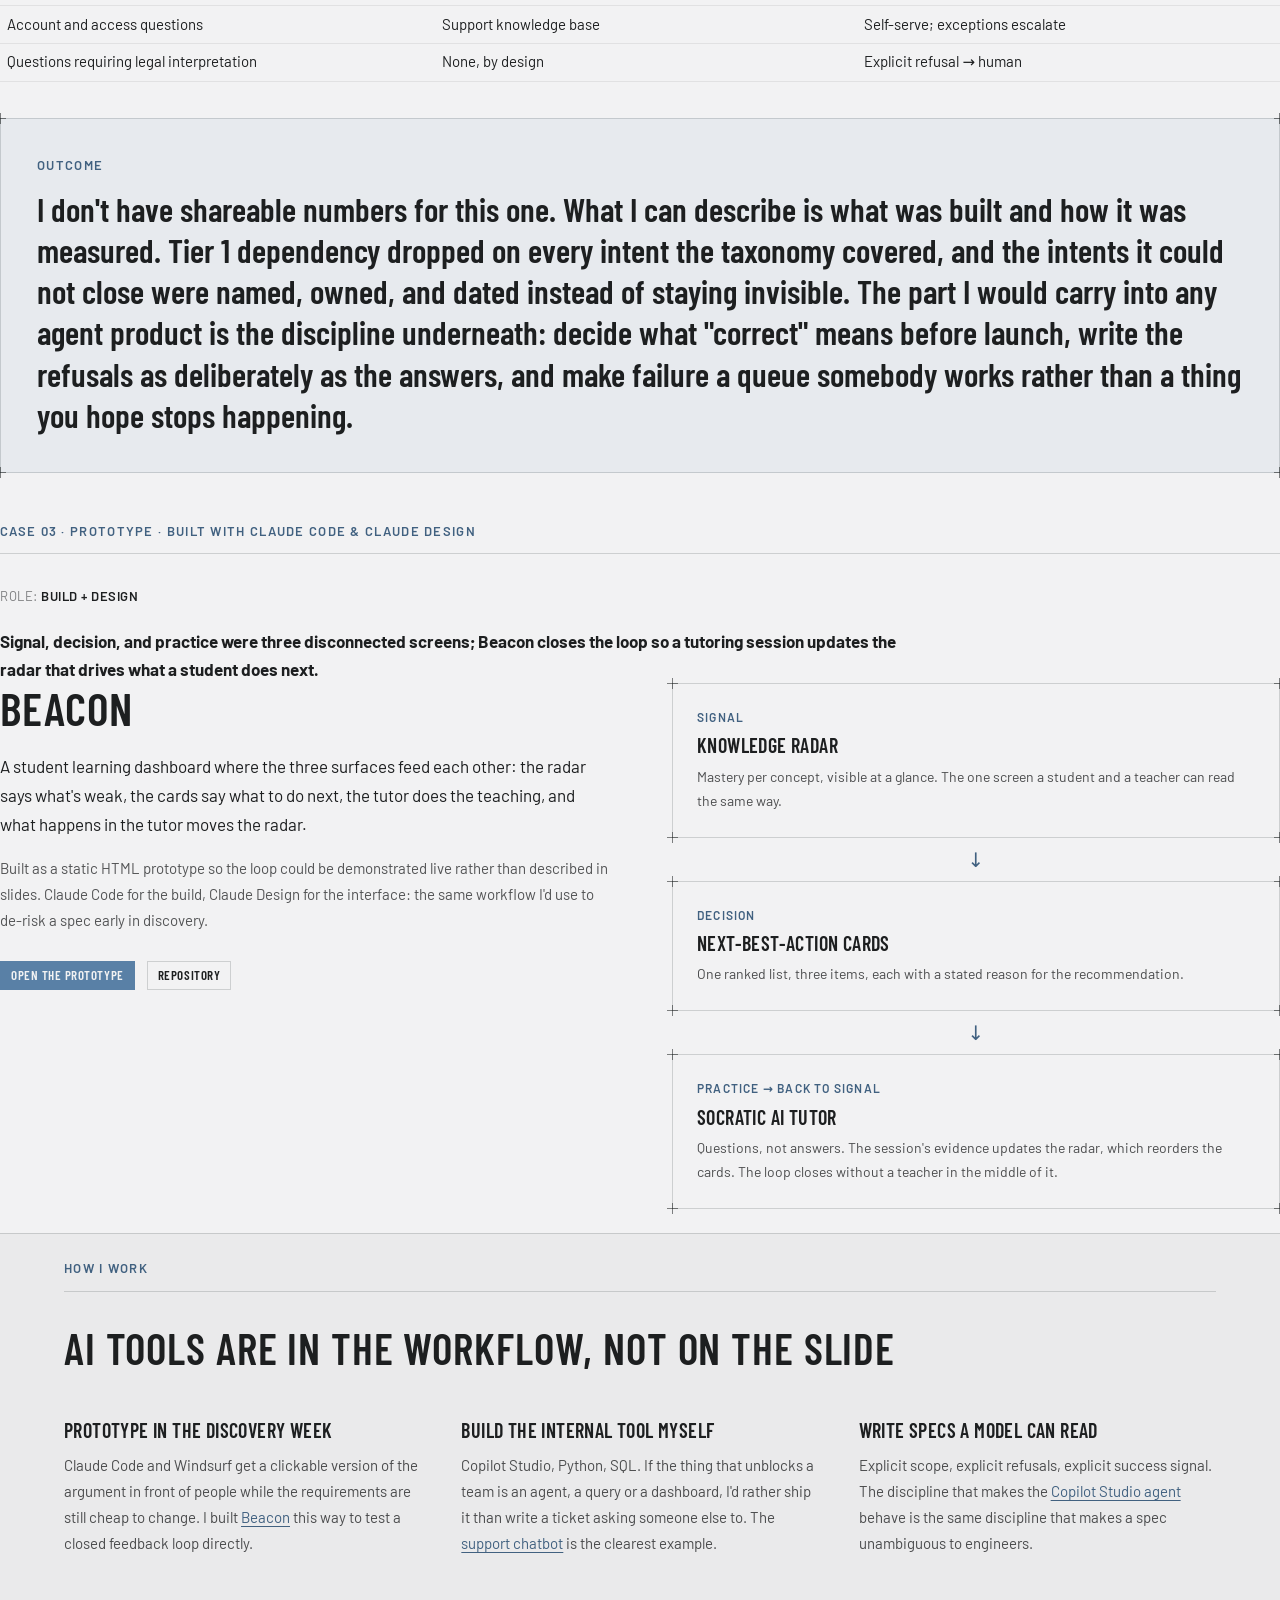
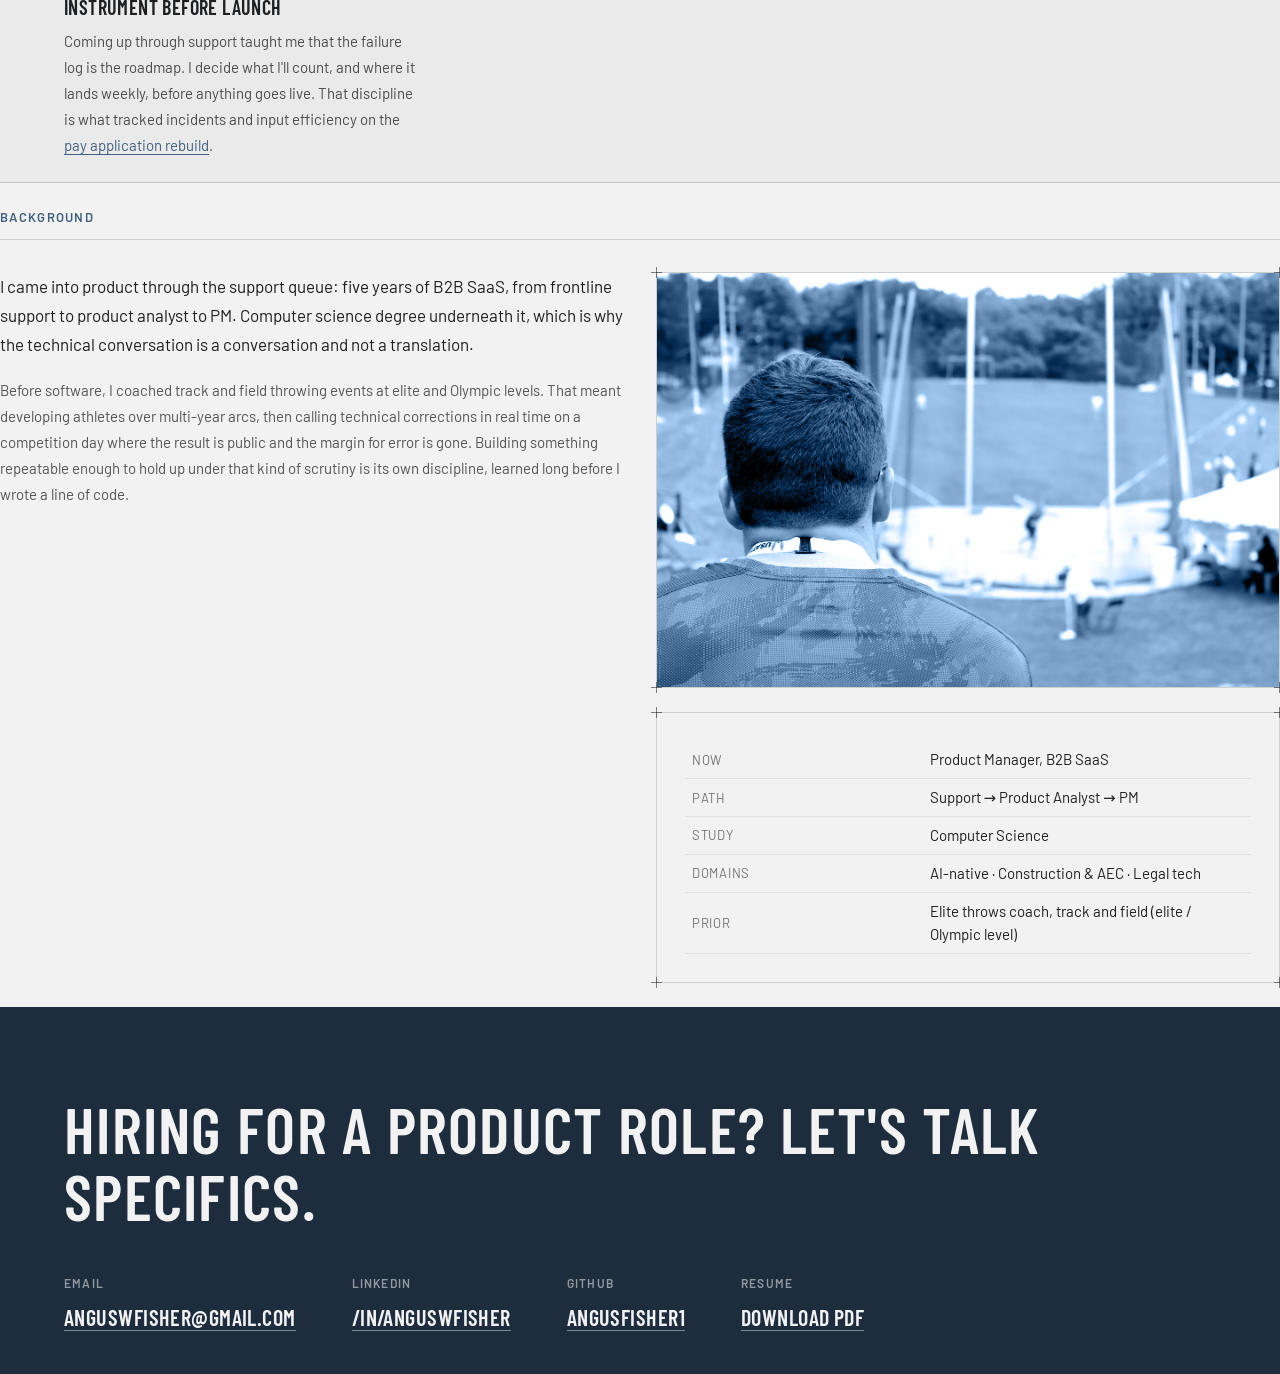
==== commit a3381125: "Refactor case study content: enhance clarity and specificity in descriptions, update titles, and imp" ====
--- a/index.html
+++ b/index.html
@@ -143,25 +143,25 @@
   <div class="blueprint outcome">
     <i class="corner tl"></i><i class="corner tr"></i><i class="corner bl"></i><i class="corner br"></i>
     <span class="eyebrow">Outcome</span>
-    <p class="outcome__statement">Customer incidents fell 92%. Input efficiency improved 32%. I tracked both deliberately, because incident volume alone can drop for the wrong reasons, including people quietly abandoning the workflow.</p>
+    <p class="outcome__statement">Customer incidents <b>fell 92%</b>. Input efficiency improved 32%. I tracked both deliberately, because incident volume alone can drop for the wrong reasons, including people quietly abandoning the workflow.</p>
   </div>
 </section>
 
 <section id="case-02" class="case-01">
   <span class="eyebrow eyebrow--tight">Case 02 · internal AI product · Microsoft Copilot Studio</span>
   <hr class="divider">
-  <h2 class="case__title">ACD Internal AI support chatbot</h2>
+  <h2 class="case__title">Internal AI support agent</h2>
   <p class="case-meta"><span>Role: <strong>Owner, end to end</strong></span></p>
-  <p class="case-scan"><strong>Tier 1 volume was answerable by the existing documentation; the fix routes each intent to a named source of truth and triages the rest weekly.</strong></p>
+  <p class="case-scan"><strong>Tier 1 volume was answerable by documentation that already existed; the fix routes each intent to a named source of truth, refuses the ones it shouldn't answer, and triages the rest weekly.</strong></p>
   <p class="case__intro">
-    An internal support agent that answers the questions the documents already answered, and names the ones it must not touch.
+    An internal support agent that answers the questions the documents already answered, and names the ones it must not touch. Built at a B2B SaaS company in a regulated document domain, where a confidently wrong answer carries real consequence.
   </p>
 
   <div class="case-grid">
     <div class="blueprint case-card">
       <i class="corner tl"></i><i class="corner tr"></i><i class="corner bl"></i><i class="corner br"></i>
       <h3 class="case-card__title">Problem</h3>
-      <p class="case-card__body">Tier 1 volume was answerable-by-document. The same forty questions arrived in a hundred phrasings (licensing, entitlements, which contract document applies), and agents were acting as the search interface for content that already existed.</p>
+      <p class="case-card__body">Tier 1 volume was answerable by document. The same forty or so questions arrived in a hundred phrasings, and support agents were acting as the search interface for content that already existed. The cost was not just time. Every repeat question pulled a subject matter expert away from work only they could do.</p>
     </div>
     <div class="blueprint case-card">
       <i class="corner tl"></i><i class="corner tr"></i><i class="corner bl"></i><i class="corner br"></i>
@@ -177,61 +177,41 @@
       <div>
         <p class="step__index">01</p>
         <h4 class="step__title">A taxonomy built from real tickets</h4>
-        <p class="step__body">I clustered a real ticket sample by what the resolution actually required. Each intent got one owner and one source of truth, so an unanswered question always had an address.</p>
+        <p class="step__body">I clustered a real ticket sample by what the resolution actually required, not by product area. Product-area grouping is how you end up with an agent that is confidently vague across four topics. Resolution-type grouping gives every intent one owner and one source of truth, so an unanswered question always had an address.</p>
       </div>
       <div>
         <p class="step__index">02</p>
-        <h4 class="step__title">Knowledge structured with SMEs</h4>
-        <p class="step__body">Authority documents were originally written for people to read. Working session by session with SMEs, we restructured them into scoped, retrievable sections with explicit boundaries, and wrote the refusal path for anything legal-adjacent.</p>
+        <h4 class="step__title">Knowledge structured with SMEs, and refusals written on purpose</h4>
+        <p class="step__body">Authority documents were written for people to read, not for retrieval. Session by session with SMEs, we restructured them into scoped, retrievable sections with explicit boundaries. The harder half was deciding what the agent must not answer: anything requiring legal interpretation routes to a human by design. An agent that is confidently wrong costs more than one that defers.</p>
       </div>
       <div>
         <p class="step__index">03</p>
         <h4 class="step__title">A loop that changes something</h4>
-        <p class="step__body">In-conversation feedback plus unresolved-intent logging fed a weekly triage with exactly three outcomes: fix the source, extend the taxonomy, or route the topic to a human for good. Failures became a maintained backlog with an owner.</p>
+        <p class="step__body">In-conversation feedback plus unresolved-intent logging fed a weekly triage with exactly three outcomes: fix the source, extend the taxonomy, or route the topic to a human for good. Failures became a maintained backlog with an owner instead of a mystery.</p>
       </div>
     </div>
   </div>
 
   <div class="taxonomy">
-    <span class="eyebrow">Taxonomy, abridged</span>
+    <span class="eyebrow">Taxonomy, generalized</span>
     <hr class="divider divider--narrow">
     <table class="table">
-      <thead>
-        <tr>
-          <th>Intent cluster</th>
-          <th>Source of truth</th>
-          <th>Resolution path</th>
-        </tr>
+<thead>
+        <tr><th>Intent type</th><th>Source of truth</th><th>Resolution path</th></tr>
       </thead>
       <tbody>
-        <tr>
-          <td>Licensing &amp; seat questions</td>
-          <td>Licensing policy set</td>
-          <td>Self-serve answer, cited</td>
-        </tr>
-        <tr>
-          <td>Which contract document applies</td>
-          <td>Document family guide</td>
-          <td>Guided answer, scope-bounded</td>
-        </tr>
-        <tr>
-          <td>Account &amp; entitlement</td>
-          <td>Support knowledge base</td>
-          <td>Self-serve; exception escalates</td>
-        </tr>
-        <tr>
-          <td>Legal interpretation of terms</td>
-          <td>None (by design)</td>
-          <td>Explicit refusal → human</td>
-        </tr>
+        <tr><td>High-volume factual questions</td><td>One owned policy source</td><td>Self-serve answer, cited</td></tr>
+        <tr><td>Scope questions (which one applies)</td><td>Curated decision guide</td><td>Guided answer, scope-bounded</td></tr>
+        <tr><td>Account and access questions</td><td>Support knowledge base</td><td>Self-serve; exceptions escalate</td></tr>
+        <tr><td>Questions requiring legal interpretation</td><td>None, by design</td><td>Explicit refusal → human</td></tr>
       </tbody>
     </table>
   </div>
 
-  <div class="blueprint outcome">
+   <div class="blueprint outcome">
     <i class="corner tl"></i><i class="corner tr"></i><i class="corner bl"></i><i class="corner br"></i>
     <span class="eyebrow">Outcome</span>
-    <p class="outcome__statement">I don't have shareable numbers for this one. What I can describe is what was built and measured: a taxonomy of named intent clusters, each mapped to a source of truth and a resolution path, as shown above. Unresolved intents were logged and triaged weekly, with three defined outcomes: fix the source, extend the taxonomy, or route to a human for good. Legal interpretation of contract terms has no self-serve answer by design; it refuses explicitly and routes to a human.</p>
+    <p class="outcome__statement">I don't have shareable numbers for this one. What I can describe is what was built and how it was measured. Tier 1 dependency dropped on every intent the taxonomy covered, and the intents it could not close were named, owned, and dated instead of staying invisible. The part I would carry into any agent product is the discipline underneath: decide what "correct" means before launch, write the refusals as deliberately as the answers, and make failure a queue somebody works rather than a thing you hope stops happening.</p>
   </div>
 </section>
 
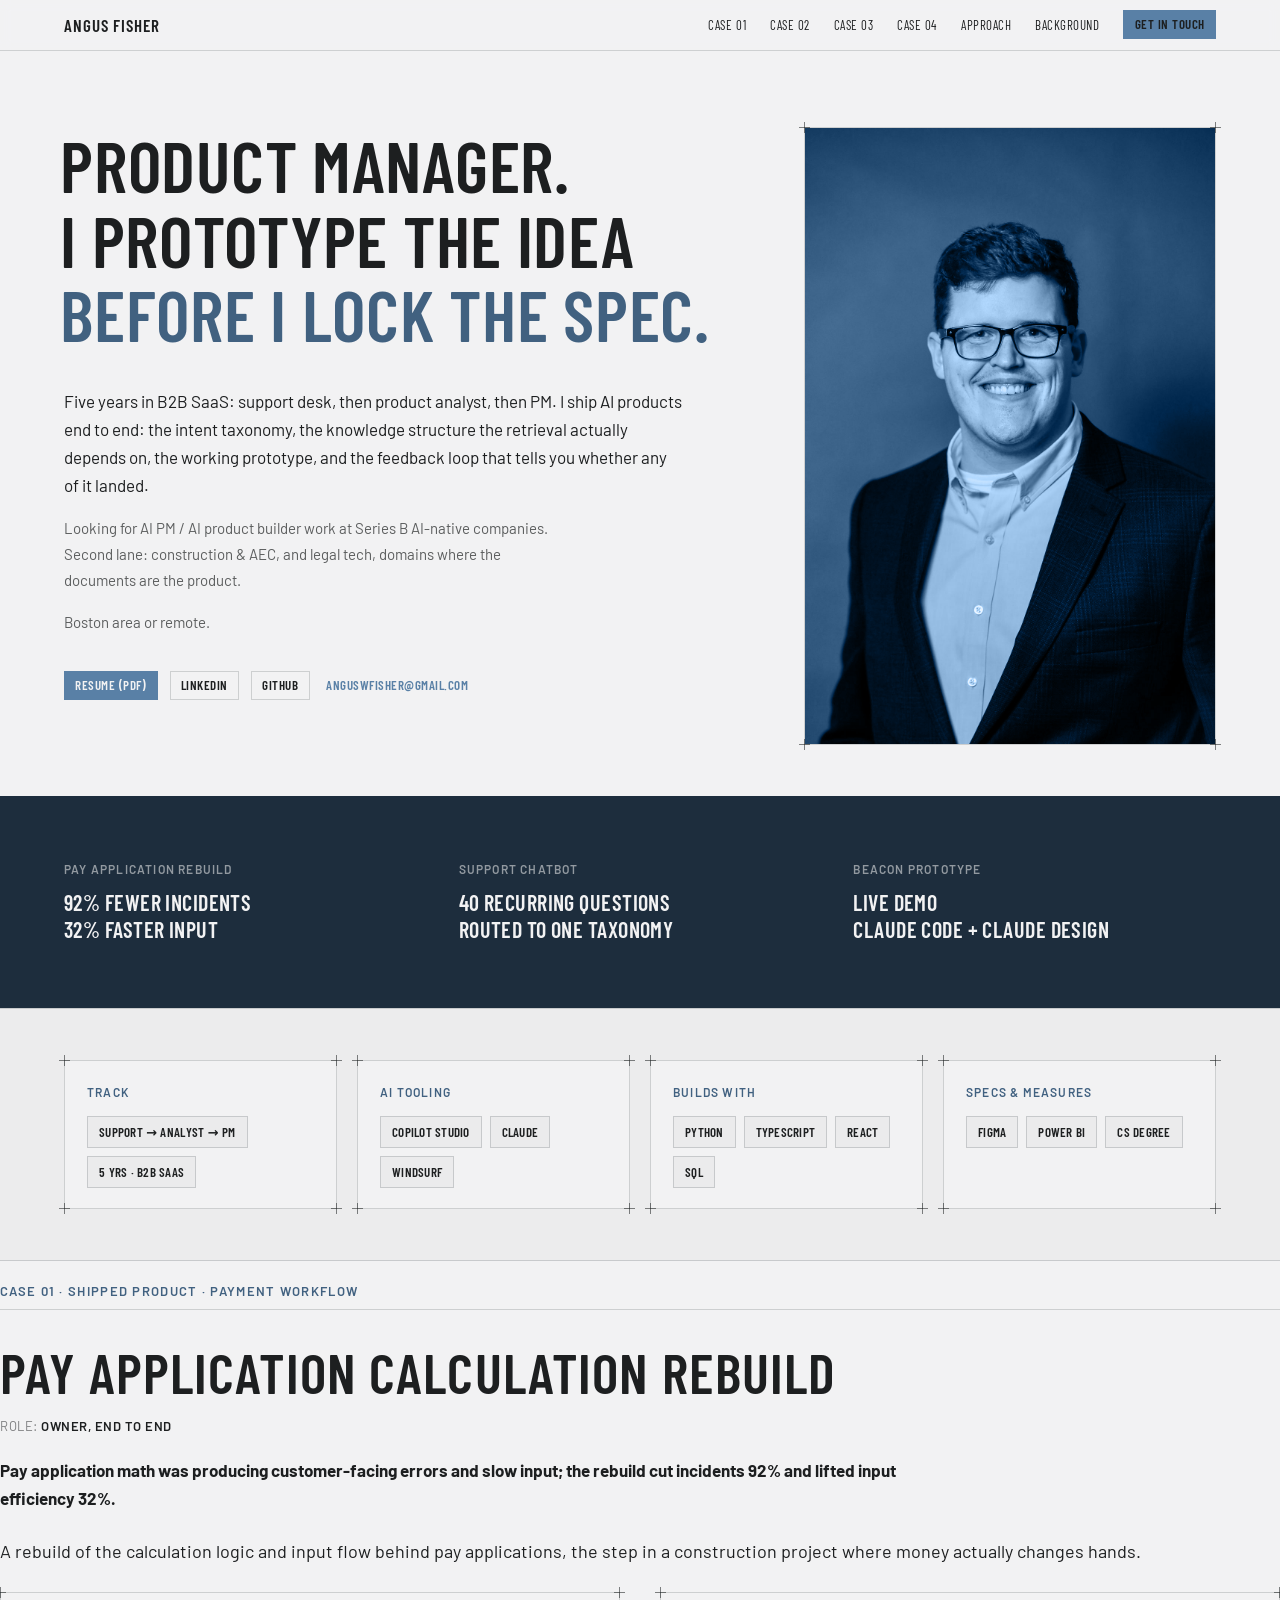
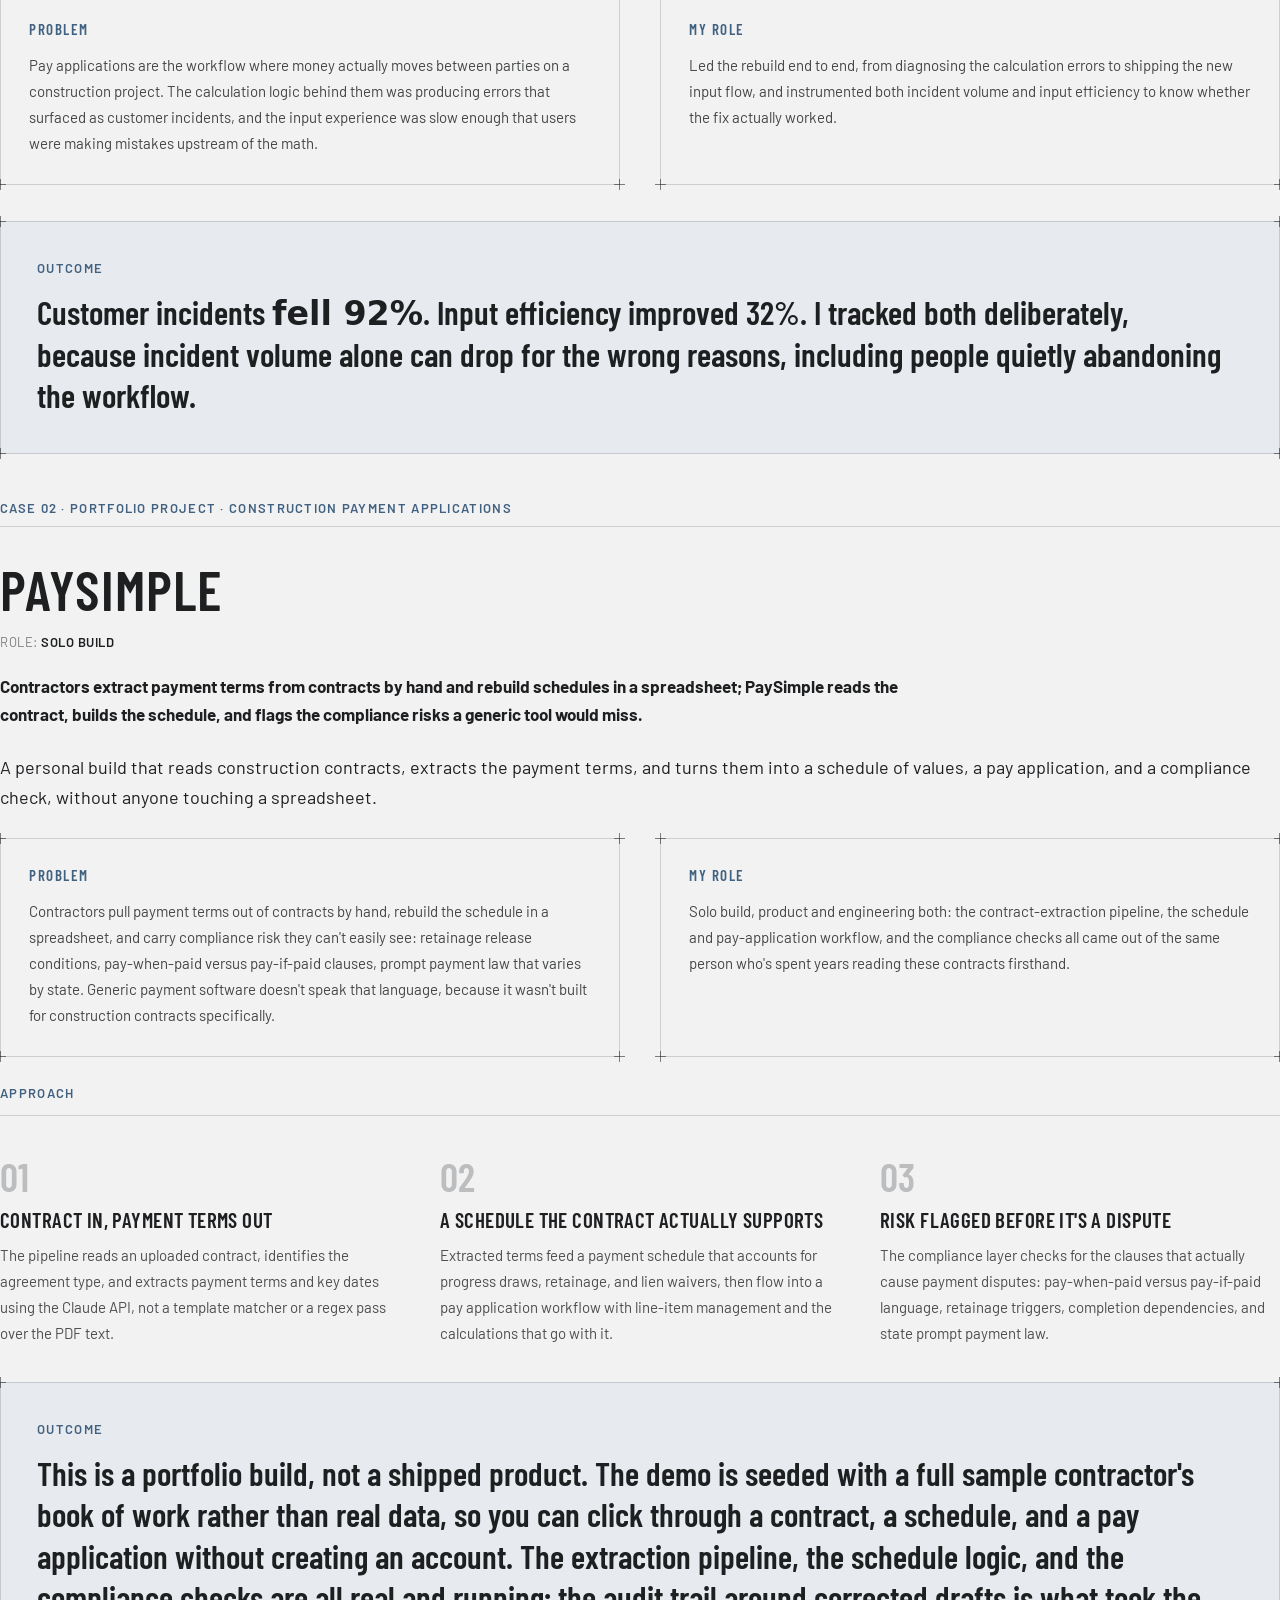
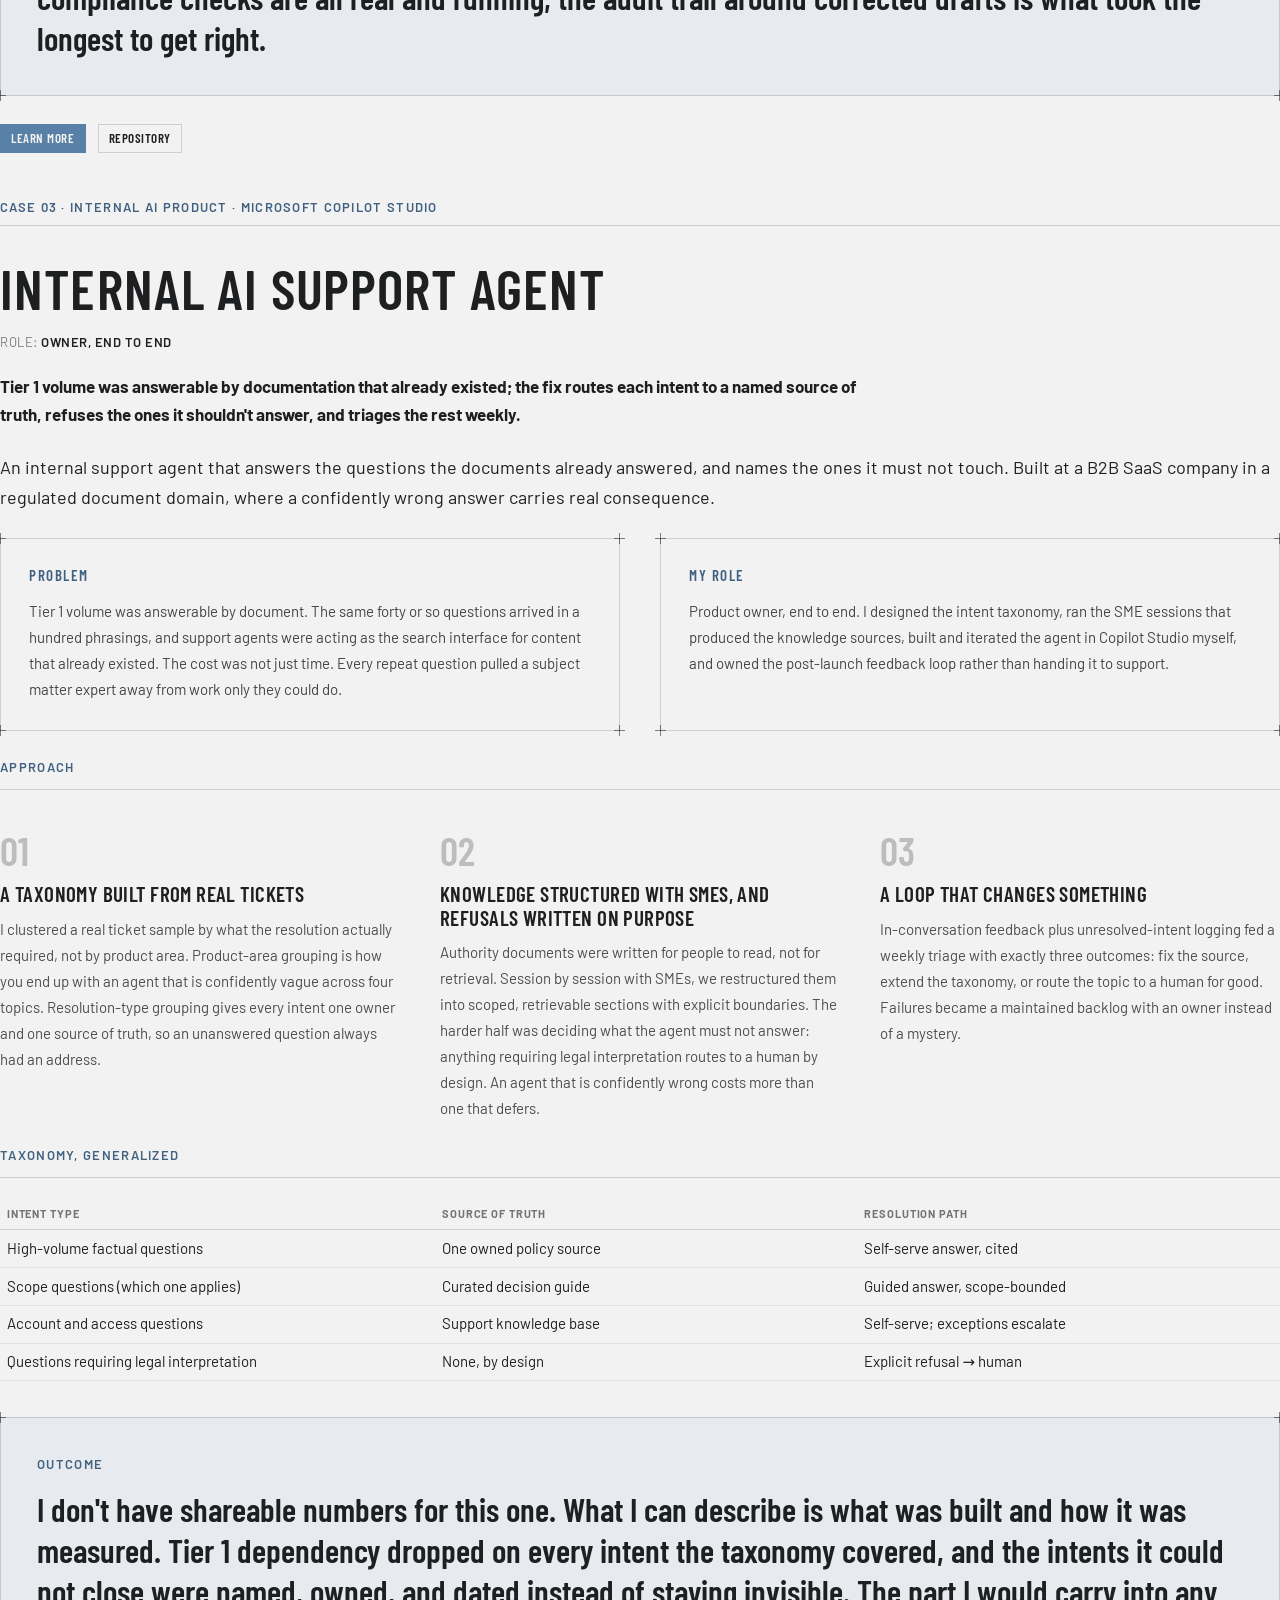
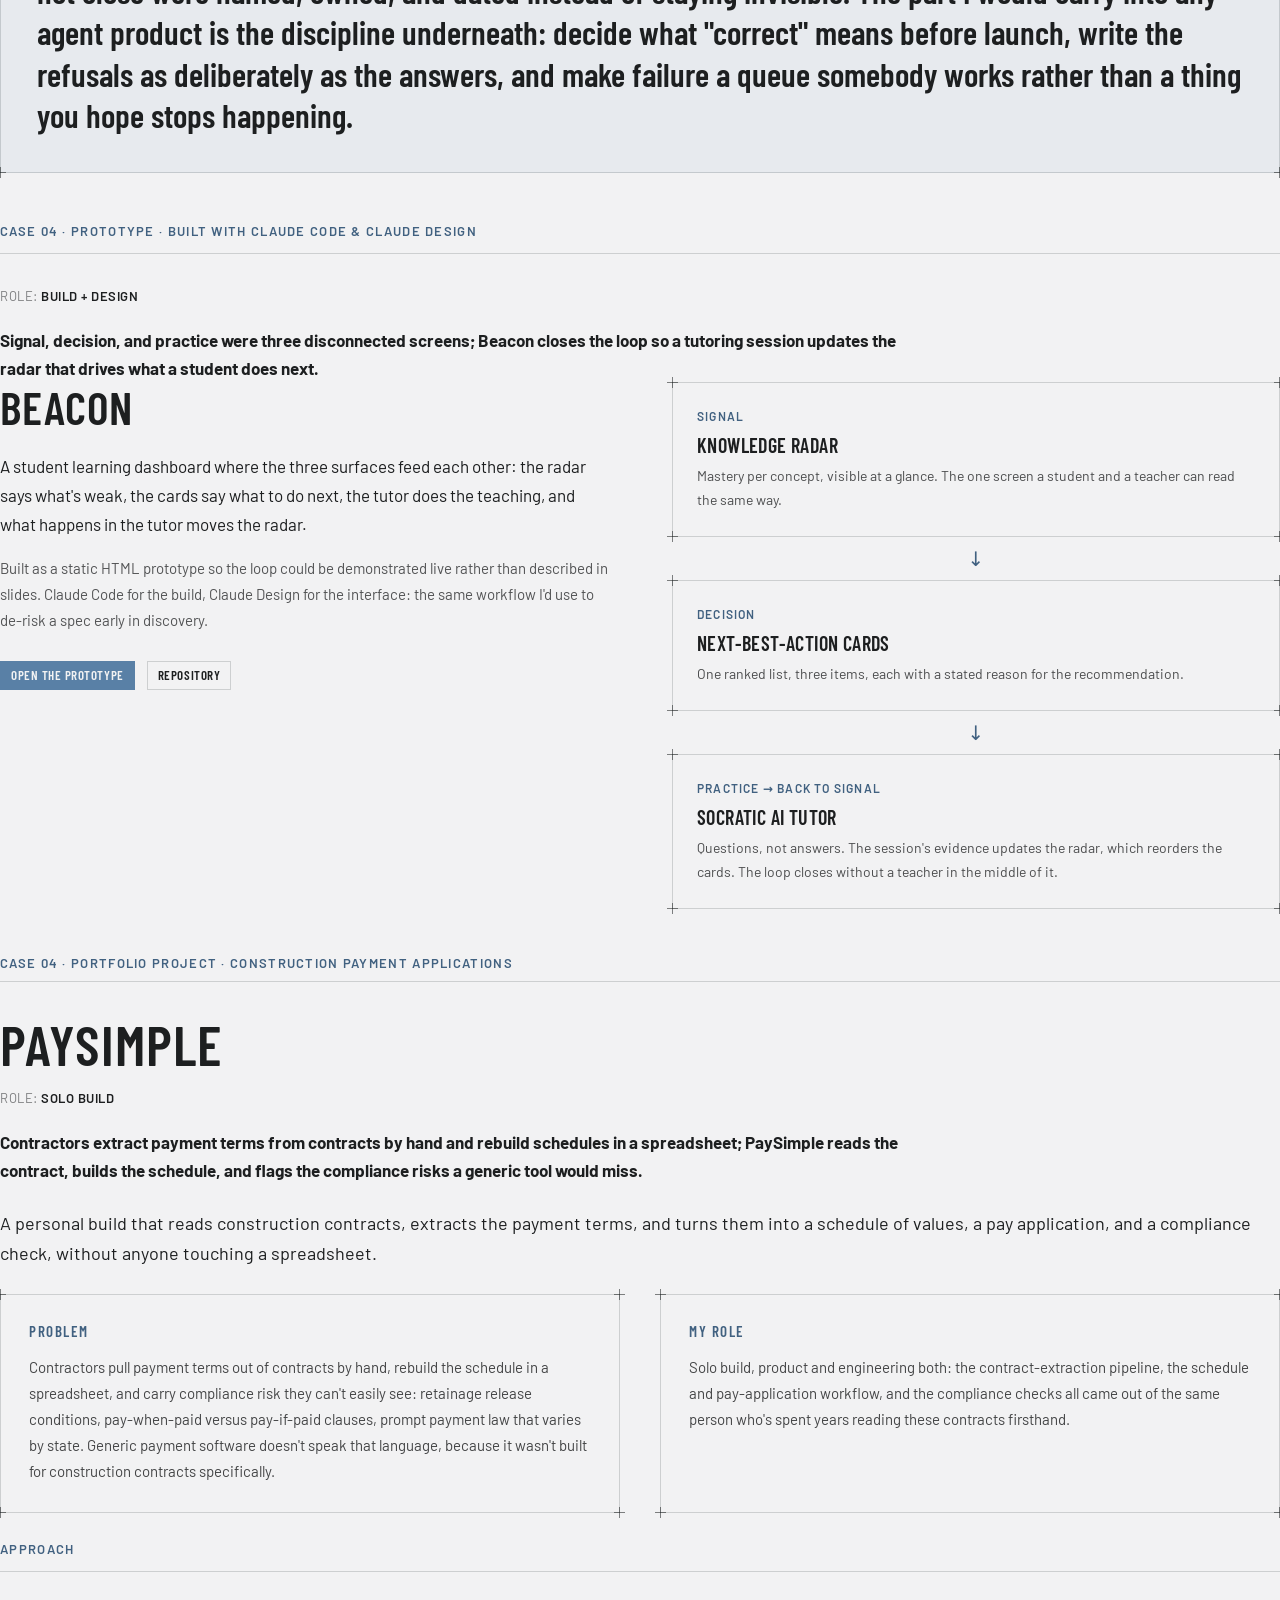
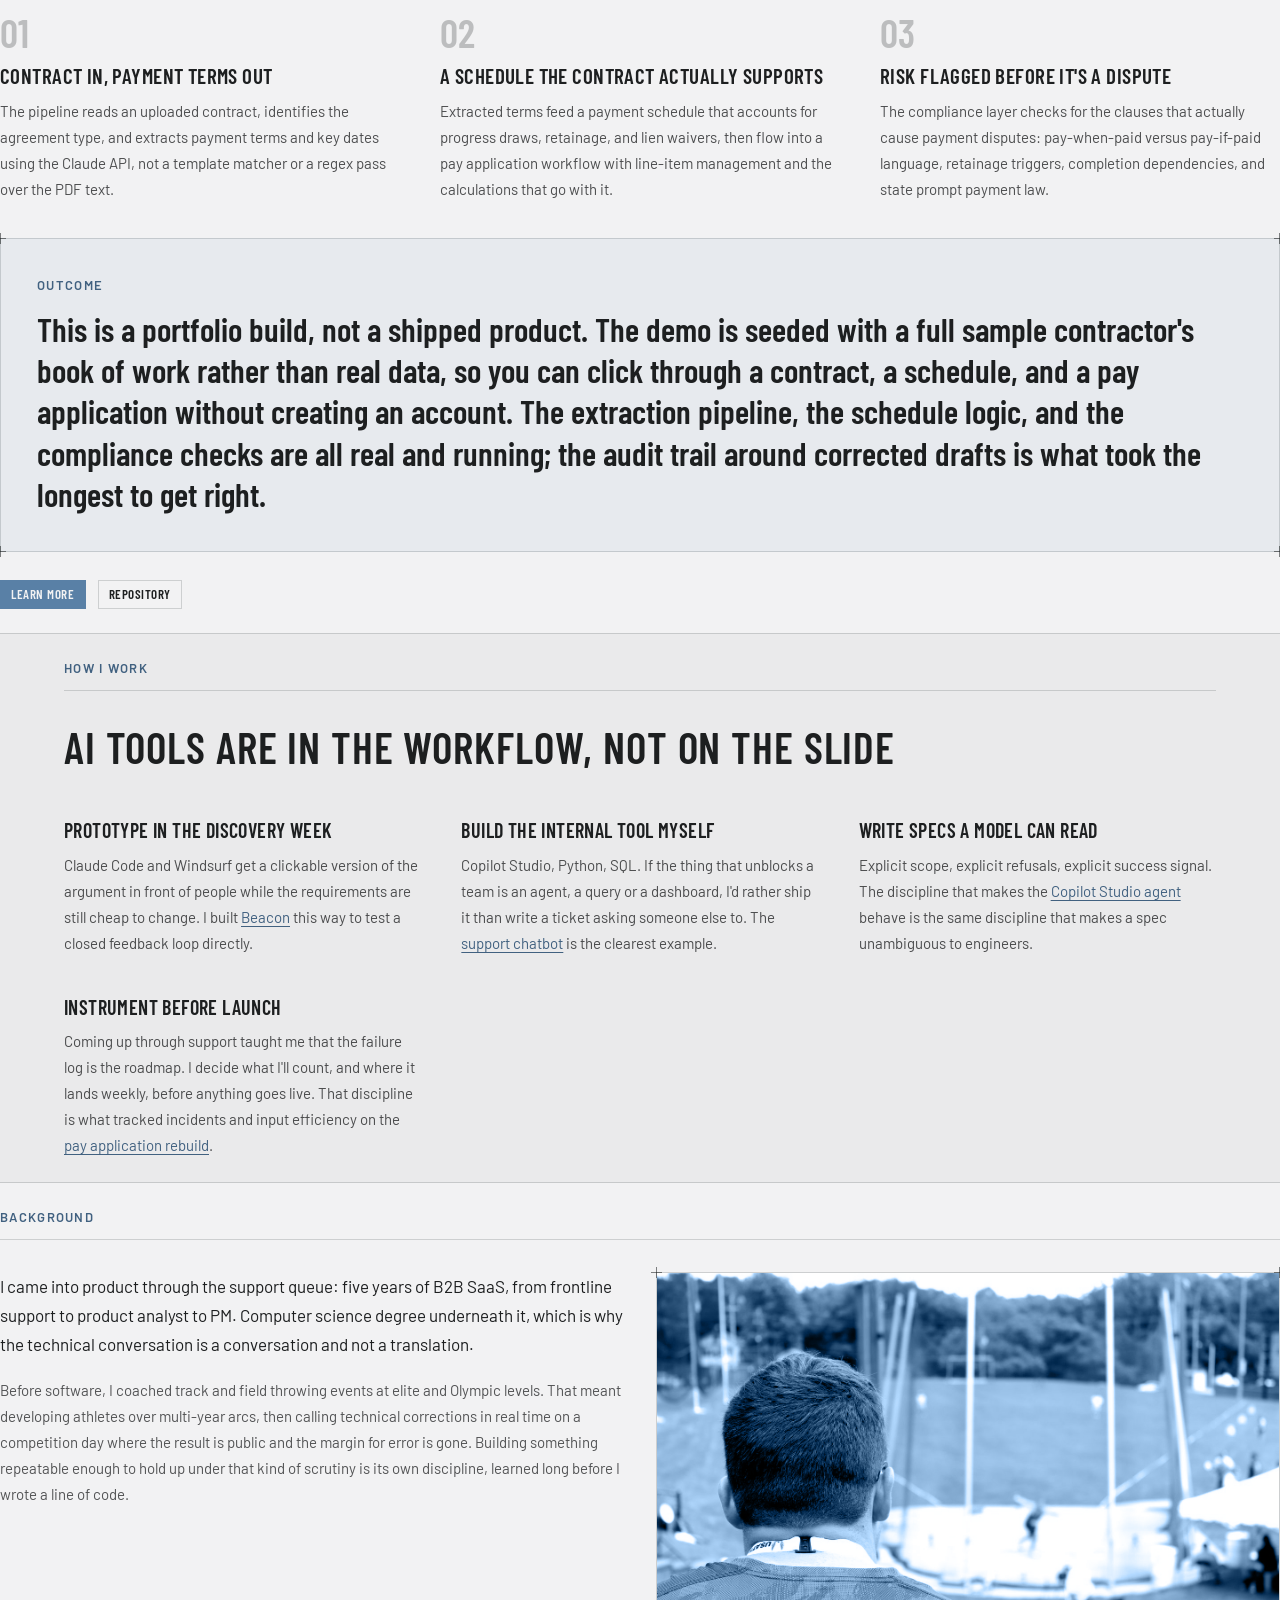
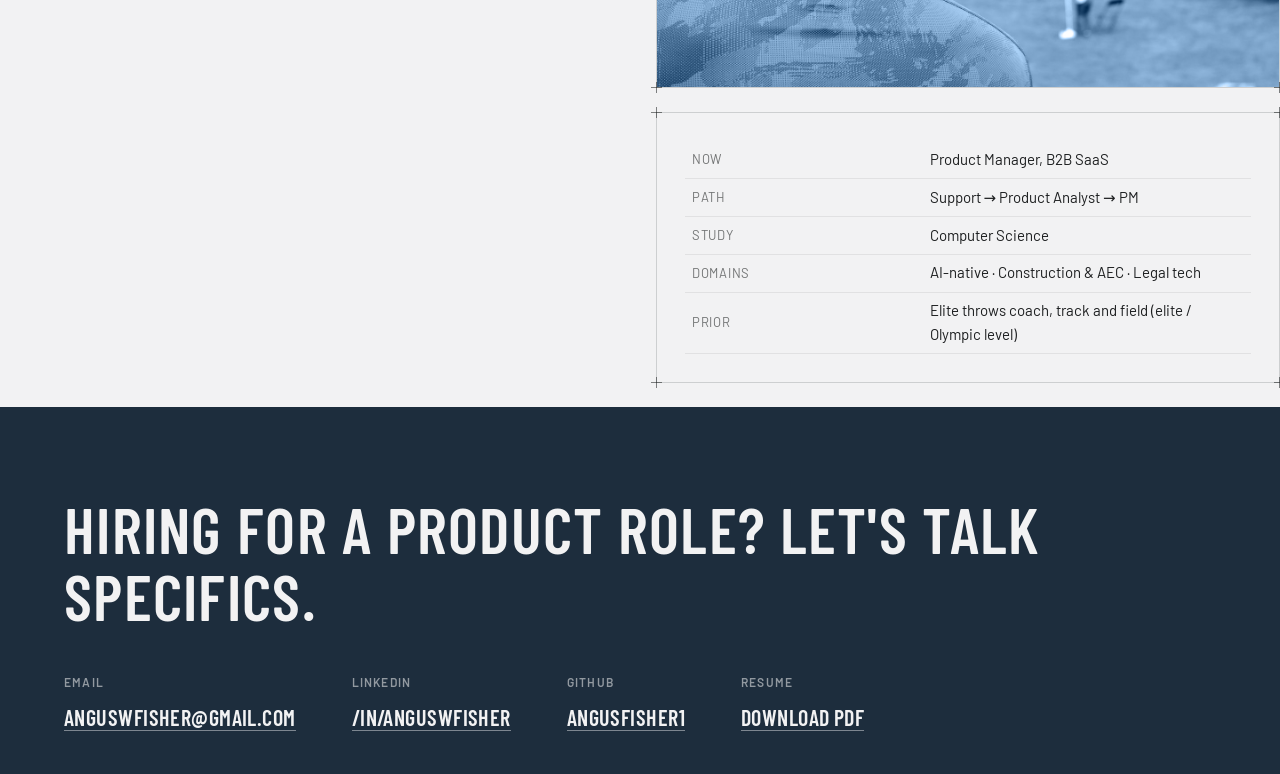
==== commit f26a564a: "Add Case 04 project: PaySimple, detailing construction payment applications and compliance checks" ====
--- a/index.html
+++ b/index.html
@@ -25,6 +25,7 @@
   <a href="#case-01">Case 01</a>
   <a href="#case-02">Case 02</a>
   <a href="#case-03">Case 03</a>
+  <a href="#case-04">Case 04</a>
   <a href="#approach">Approach</a>
   <a href="#background">Background</a>
   <a class="btn btn-primary btn-link" href="mailto:anguswfisher@gmail.com">Get in touch</a>
@@ -148,7 +149,64 @@
 </section>
 
 <section id="case-02" class="case-01">
-  <span class="eyebrow eyebrow--tight">Case 02 · internal AI product · Microsoft Copilot Studio</span>
+  <span class="eyebrow eyebrow--tight">Case 02 · portfolio project · construction payment applications</span>
+  <hr class="divider">
+  <h2 class="case__title">PaySimple</h2>
+  <p class="case-meta"><span>Role: <strong>Solo build</strong></span></p>
+  <p class="case-scan"><strong>Contractors extract payment terms from contracts by hand and rebuild schedules in a spreadsheet; PaySimple reads the contract, builds the schedule, and flags the compliance risks a generic tool would miss.</strong></p>
+  <p class="case__intro">
+    A personal build that reads construction contracts, extracts the payment terms, and turns them into a schedule of values, a pay application, and a compliance check, without anyone touching a spreadsheet.
+  </p>
+
+  <div class="case-grid">
+    <div class="blueprint case-card">
+      <i class="corner tl"></i><i class="corner tr"></i><i class="corner bl"></i><i class="corner br"></i>
+      <h3 class="case-card__title">Problem</h3>
+      <p class="case-card__body">Contractors pull payment terms out of contracts by hand, rebuild the schedule in a spreadsheet, and carry compliance risk they can't easily see: retainage release conditions, pay-when-paid versus pay-if-paid clauses, prompt payment law that varies by state. Generic payment software doesn't speak that language, because it wasn't built for construction contracts specifically.</p>
+    </div>
+    <div class="blueprint case-card">
+      <i class="corner tl"></i><i class="corner tr"></i><i class="corner bl"></i><i class="corner br"></i>
+      <h3 class="case-card__title">My role</h3>
+      <p class="case-card__body">Solo build, product and engineering both: the contract-extraction pipeline, the schedule and pay-application workflow, and the compliance checks all came out of the same person who's spent years reading these contracts firsthand.</p>
+    </div>
+  </div>
+
+  <div class="case-approach">
+    <span class="eyebrow">Approach</span>
+    <hr class="divider divider--wide">
+    <div class="steps">
+      <div>
+        <p class="step__index">01</p>
+        <h4 class="step__title">Contract in, payment terms out</h4>
+        <p class="step__body">The pipeline reads an uploaded contract, identifies the agreement type, and extracts payment terms and key dates using the Claude API, not a template matcher or a regex pass over the PDF text.</p>
+      </div>
+      <div>
+        <p class="step__index">02</p>
+        <h4 class="step__title">A schedule the contract actually supports</h4>
+        <p class="step__body">Extracted terms feed a payment schedule that accounts for progress draws, retainage, and lien waivers, then flow into a pay application workflow with line-item management and the calculations that go with it.</p>
+      </div>
+      <div>
+        <p class="step__index">03</p>
+        <h4 class="step__title">Risk flagged before it's a dispute</h4>
+        <p class="step__body">The compliance layer checks for the clauses that actually cause payment disputes: pay-when-paid versus pay-if-paid language, retainage triggers, completion dependencies, and state prompt payment law.</p>
+      </div>
+    </div>
+  </div>
+
+  <div class="blueprint outcome">
+    <i class="corner tl"></i><i class="corner tr"></i><i class="corner bl"></i><i class="corner br"></i>
+    <span class="eyebrow">Outcome</span>
+    <p class="outcome__statement">This is a portfolio build, not a shipped product. The demo is seeded with a full sample contractor's book of work rather than real data, so you can click through a contract, a schedule, and a pay application without creating an account. The extraction pipeline, the schedule logic, and the compliance checks are all real and running; the audit trail around corrected drafts is what took the longest to get right.</p>
+  </div>
+
+  <div class="beacon__actions">
+    <a class="btn btn-primary btn-link" href="https://anguswfisher.github.io/paysimple/" target="_blank" rel="noopener">Learn More</a>
+    <a class="btn btn-secondary btn-link" href="https://github.com/anguswfisher/paysimple" target="_blank" rel="noopener">Repository</a>
+  </div>
+</section>
+
+<section id="case-03" class="case-01">
+  <span class="eyebrow eyebrow--tight">Case 03 · internal AI product · Microsoft Copilot Studio</span>
   <hr class="divider">
   <h2 class="case__title">Internal AI support agent</h2>
   <p class="case-meta"><span>Role: <strong>Owner, end to end</strong></span></p>
@@ -215,8 +273,8 @@
   </div>
 </section>
 
-<section id="case-03" class="section-1200">
-  <span class="eyebrow">Case 03 · prototype · built with Claude Code &amp; Claude Design</span>
+<section id="case-04" class="section-1200">
+  <span class="eyebrow">Case 04 · prototype · built with Claude Code &amp; Claude Design</span>
   <hr class="divider">
   <p class="case-meta"><span>Role: <strong>Build + design</strong></span></p>
   <p class="case-scan"><strong>Signal, decision, and practice were three disconnected screens; Beacon closes the loop so a tutoring session updates the radar that drives what a student does next.</strong></p>
@@ -227,7 +285,7 @@
       <p class="beacon__note">Built as a static HTML prototype so the loop could be demonstrated live rather than described in slides. Claude Code for the build, Claude Design for the interface: the same workflow I'd use to de-risk a spec early in discovery.</p>
       <div class="beacon__actions">
         <a class="btn btn-primary btn-link" href="https://angusfisher1.github.io/beacon/" target="_blank" rel="noopener">Open the prototype</a>
-        <a class="btn btn-secondary btn-link" href="https://github.com/AngusFisher1/Educational_software_demo" target="_blank" rel="noopener">Repository</a>
+        <a class="btn btn-secondary btn-link" href="https://github.com/AngusFisher1/beacon" target="_blank" rel="noopener">Repository</a>
       </div>
     </div>
     <div class="beacon-loop">
@@ -252,6 +310,63 @@
         <p class="beacon-card__body">Questions, not answers. The session's evidence updates the radar, which reorders the cards. The loop closes without a teacher in the middle of it.</p>
       </div>
     </div>
+  </div>
+</section>
+
+<section id="case-04" class="case-01">
+  <span class="eyebrow eyebrow--tight">Case 04 · portfolio project · construction payment applications</span>
+  <hr class="divider">
+  <h2 class="case__title">PaySimple</h2>
+  <p class="case-meta"><span>Role: <strong>Solo build</strong></span></p>
+  <p class="case-scan"><strong>Contractors extract payment terms from contracts by hand and rebuild schedules in a spreadsheet; PaySimple reads the contract, builds the schedule, and flags the compliance risks a generic tool would miss.</strong></p>
+  <p class="case__intro">
+    A personal build that reads construction contracts, extracts the payment terms, and turns them into a schedule of values, a pay application, and a compliance check, without anyone touching a spreadsheet.
+  </p>
+
+  <div class="case-grid">
+    <div class="blueprint case-card">
+      <i class="corner tl"></i><i class="corner tr"></i><i class="corner bl"></i><i class="corner br"></i>
+      <h3 class="case-card__title">Problem</h3>
+      <p class="case-card__body">Contractors pull payment terms out of contracts by hand, rebuild the schedule in a spreadsheet, and carry compliance risk they can't easily see: retainage release conditions, pay-when-paid versus pay-if-paid clauses, prompt payment law that varies by state. Generic payment software doesn't speak that language, because it wasn't built for construction contracts specifically.</p>
+    </div>
+    <div class="blueprint case-card">
+      <i class="corner tl"></i><i class="corner tr"></i><i class="corner bl"></i><i class="corner br"></i>
+      <h3 class="case-card__title">My role</h3>
+      <p class="case-card__body">Solo build, product and engineering both: the contract-extraction pipeline, the schedule and pay-application workflow, and the compliance checks all came out of the same person who's spent years reading these contracts firsthand.</p>
+    </div>
+  </div>
+
+  <div class="case-approach">
+    <span class="eyebrow">Approach</span>
+    <hr class="divider divider--wide">
+    <div class="steps">
+      <div>
+        <p class="step__index">01</p>
+        <h4 class="step__title">Contract in, payment terms out</h4>
+        <p class="step__body">The pipeline reads an uploaded contract, identifies the agreement type, and extracts payment terms and key dates using the Claude API, not a template matcher or a regex pass over the PDF text.</p>
+      </div>
+      <div>
+        <p class="step__index">02</p>
+        <h4 class="step__title">A schedule the contract actually supports</h4>
+        <p class="step__body">Extracted terms feed a payment schedule that accounts for progress draws, retainage, and lien waivers, then flow into a pay application workflow with line-item management and the calculations that go with it.</p>
+      </div>
+      <div>
+        <p class="step__index">03</p>
+        <h4 class="step__title">Risk flagged before it's a dispute</h4>
+        <p class="step__body">The compliance layer checks for the clauses that actually cause payment disputes: pay-when-paid versus pay-if-paid language, retainage triggers, completion dependencies, and state prompt payment law.</p>
+      </div>
+    </div>
+  </div>
+
+  <div class="blueprint outcome">
+    <i class="corner tl"></i><i class="corner tr"></i><i class="corner bl"></i><i class="corner br"></i>
+    <span class="eyebrow">Outcome</span>
+    <p class="outcome__statement">This is a portfolio build, not a shipped product. The demo is seeded with a full sample contractor's book of work rather than real data, so you can click through a contract, a schedule, and a pay application without creating an account. The extraction pipeline, the schedule logic, and the compliance checks are all real and running; the audit trail around corrected drafts is what took the longest to get right.</p>
+  </div>
+
+  <div class="beacon__actions">
+    <a class="btn btn-primary btn-link" href="https://anguswfisher.github.io/paysimple/" target="_blank" rel="noopener">Learn More</a>
+    <a class="btn btn-secondary btn-link" href="https://github.com/anguswfisher/paysimple" target="_blank" rel="noopener">Repository</a>
   </div>
 </section>
 
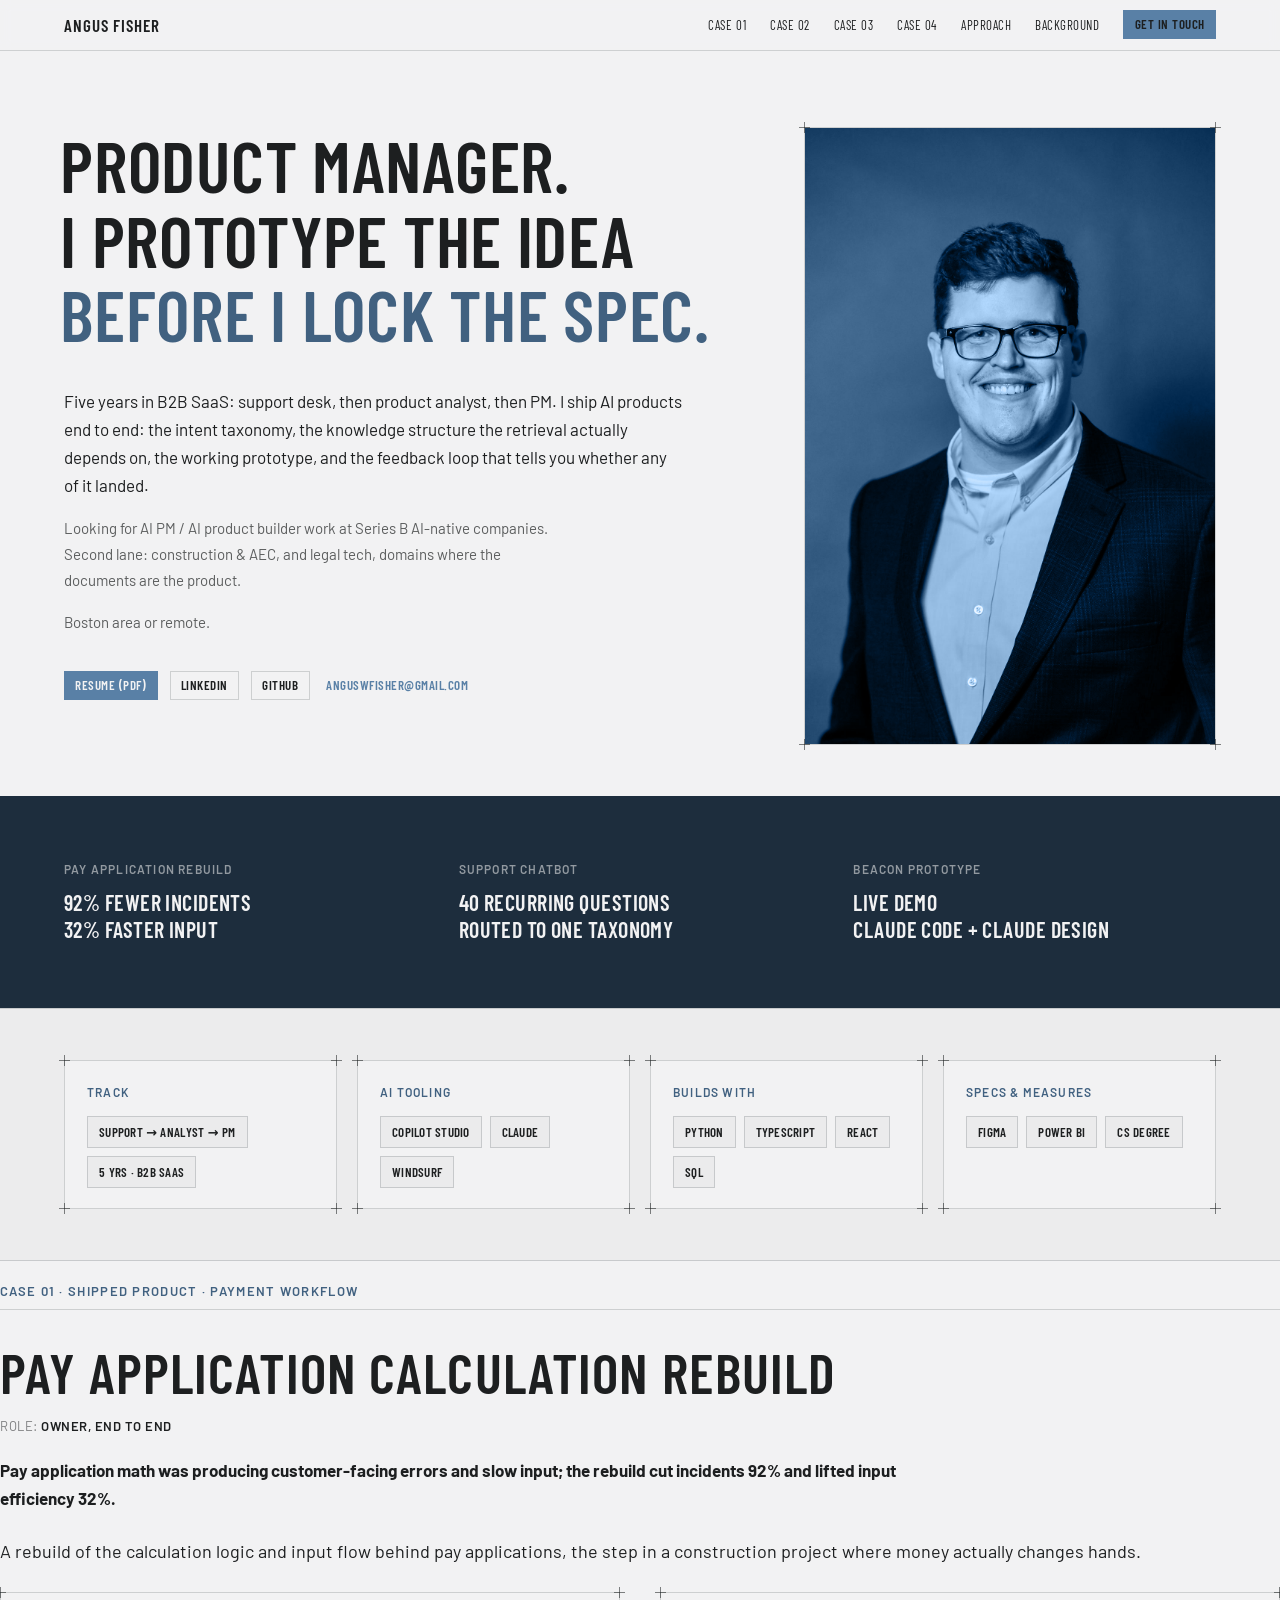
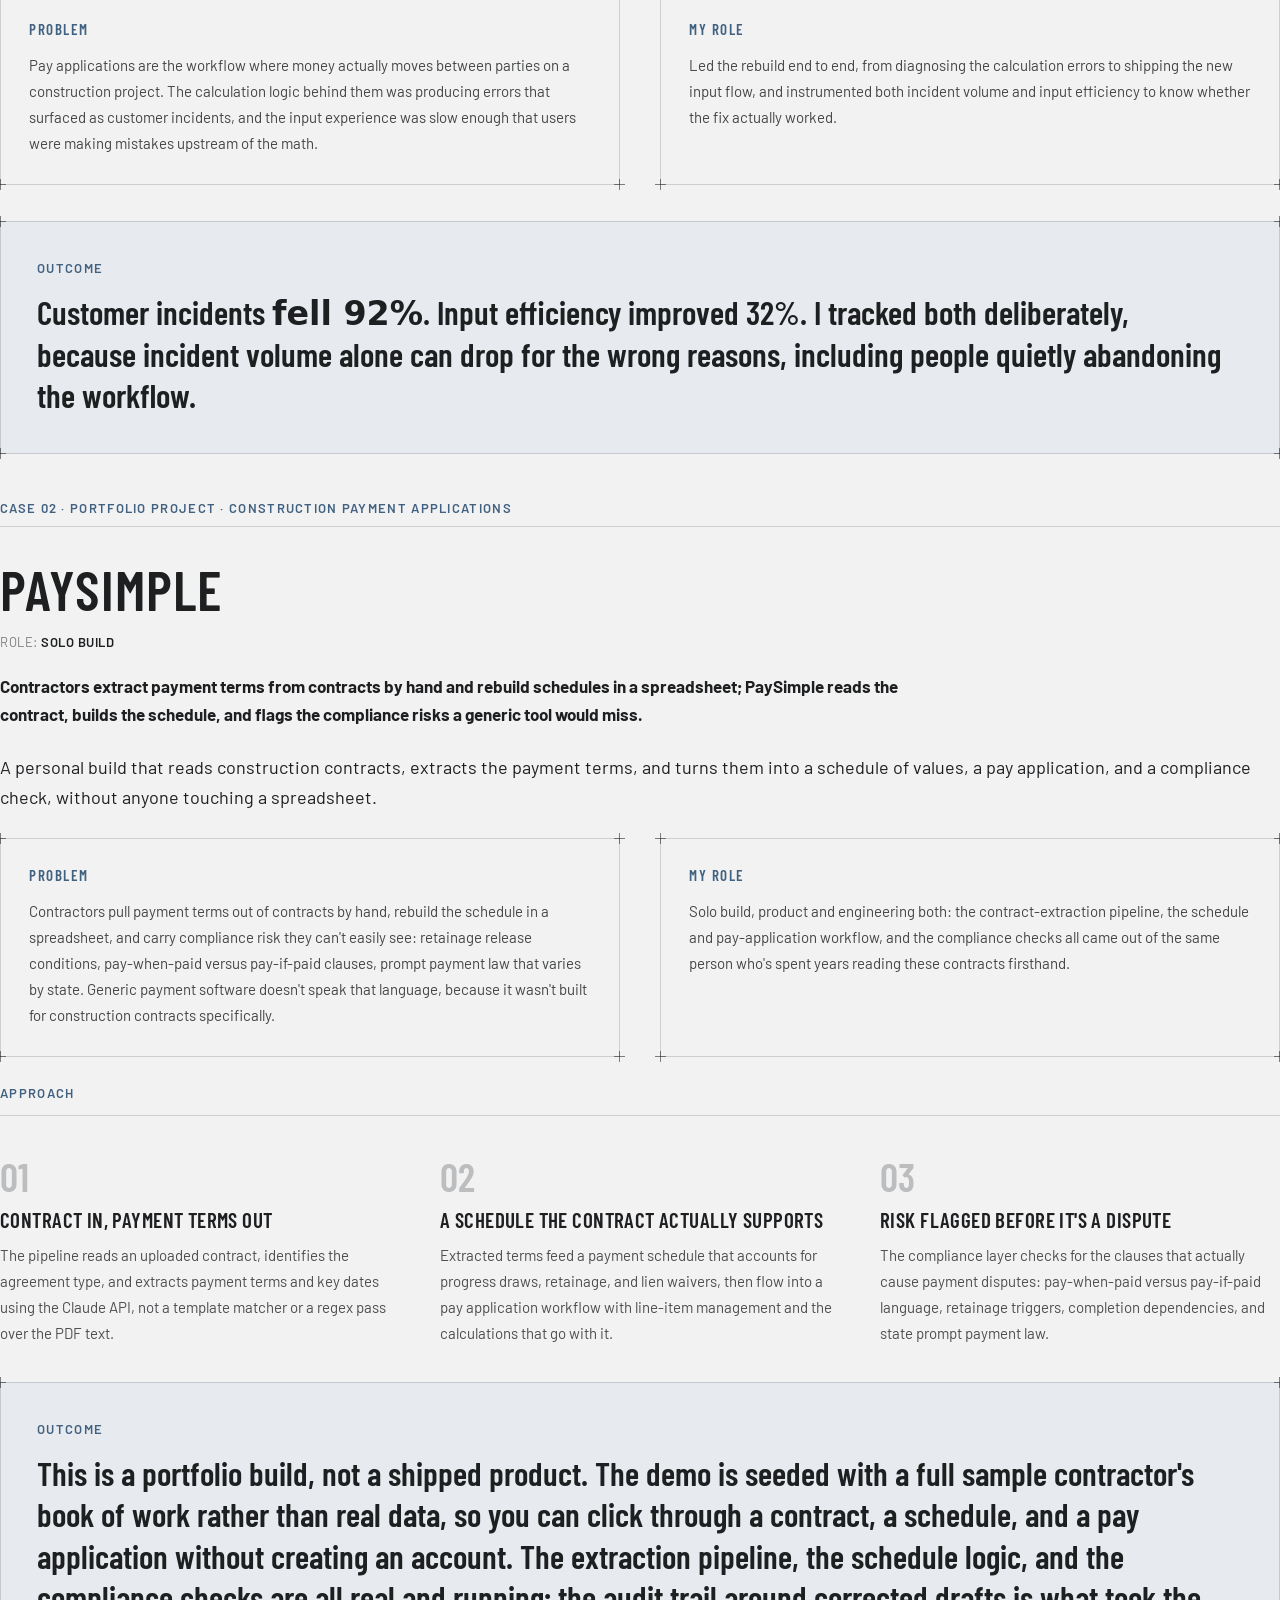
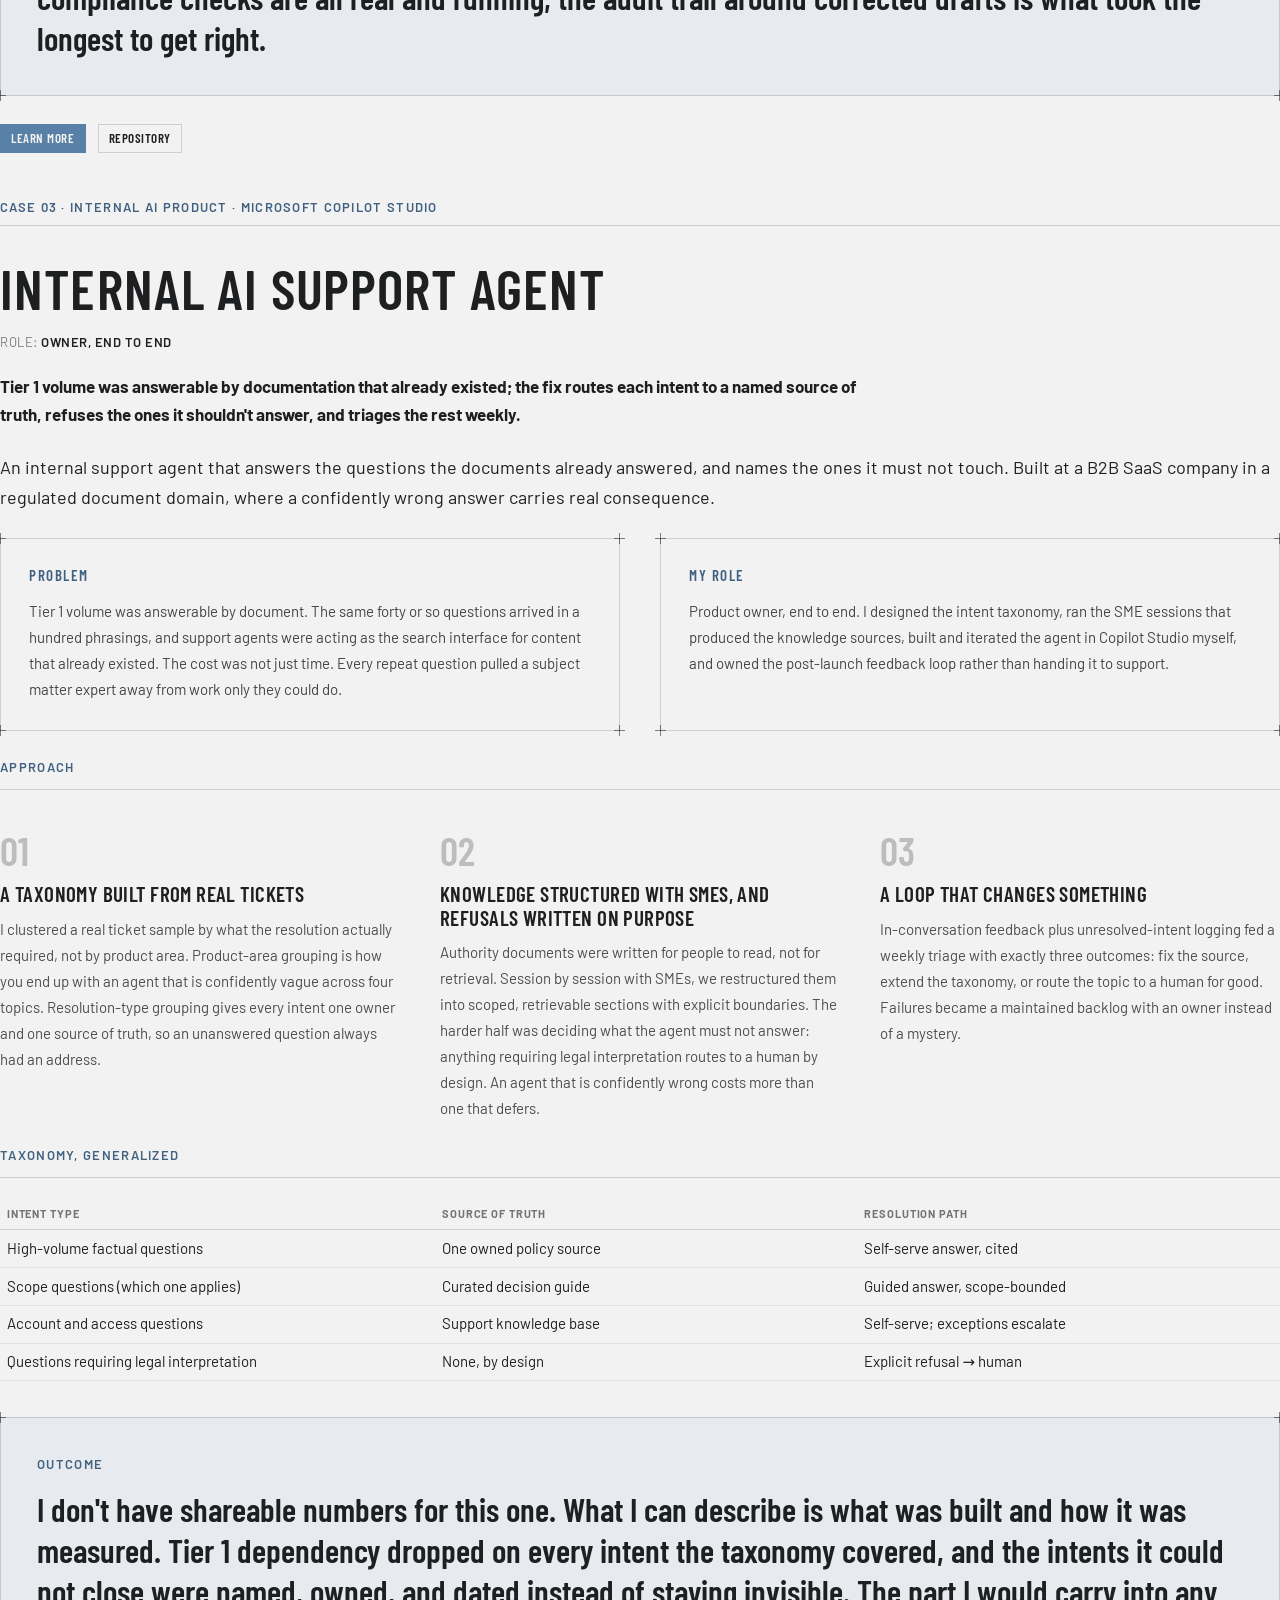
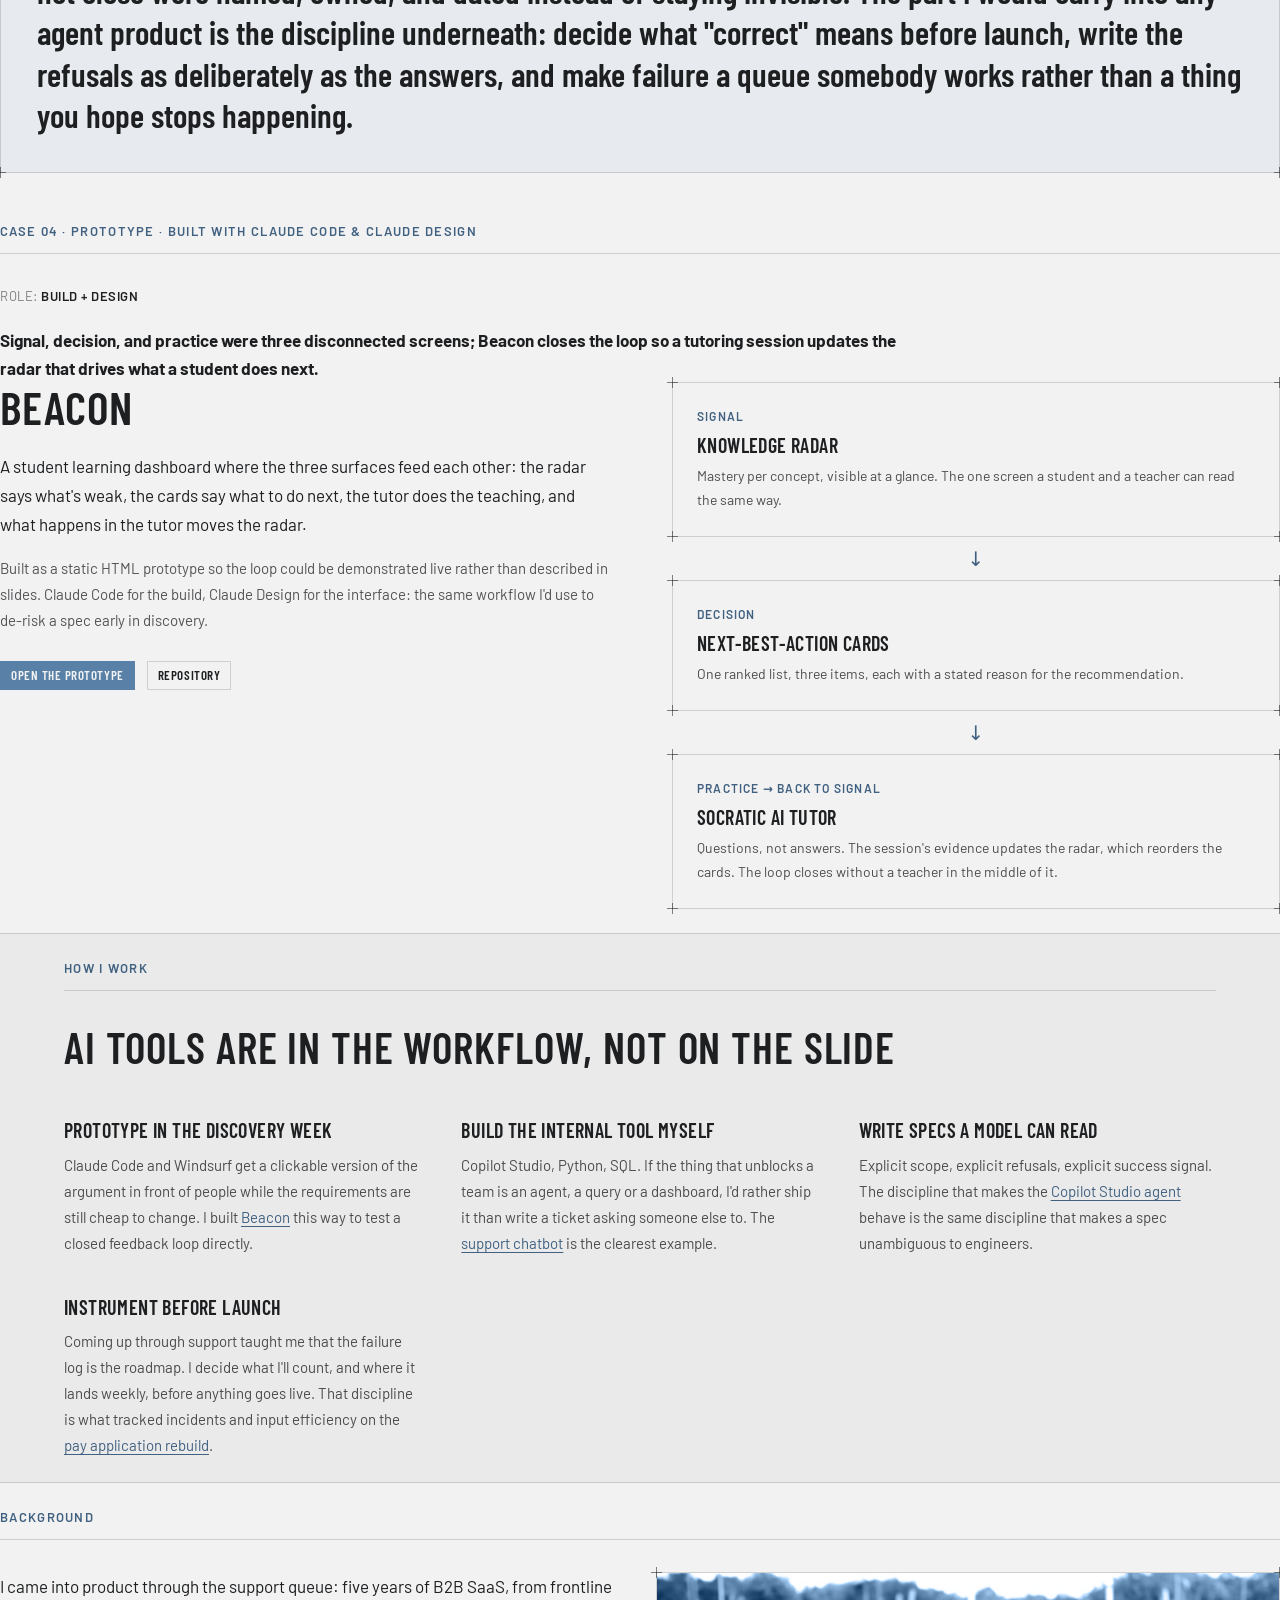
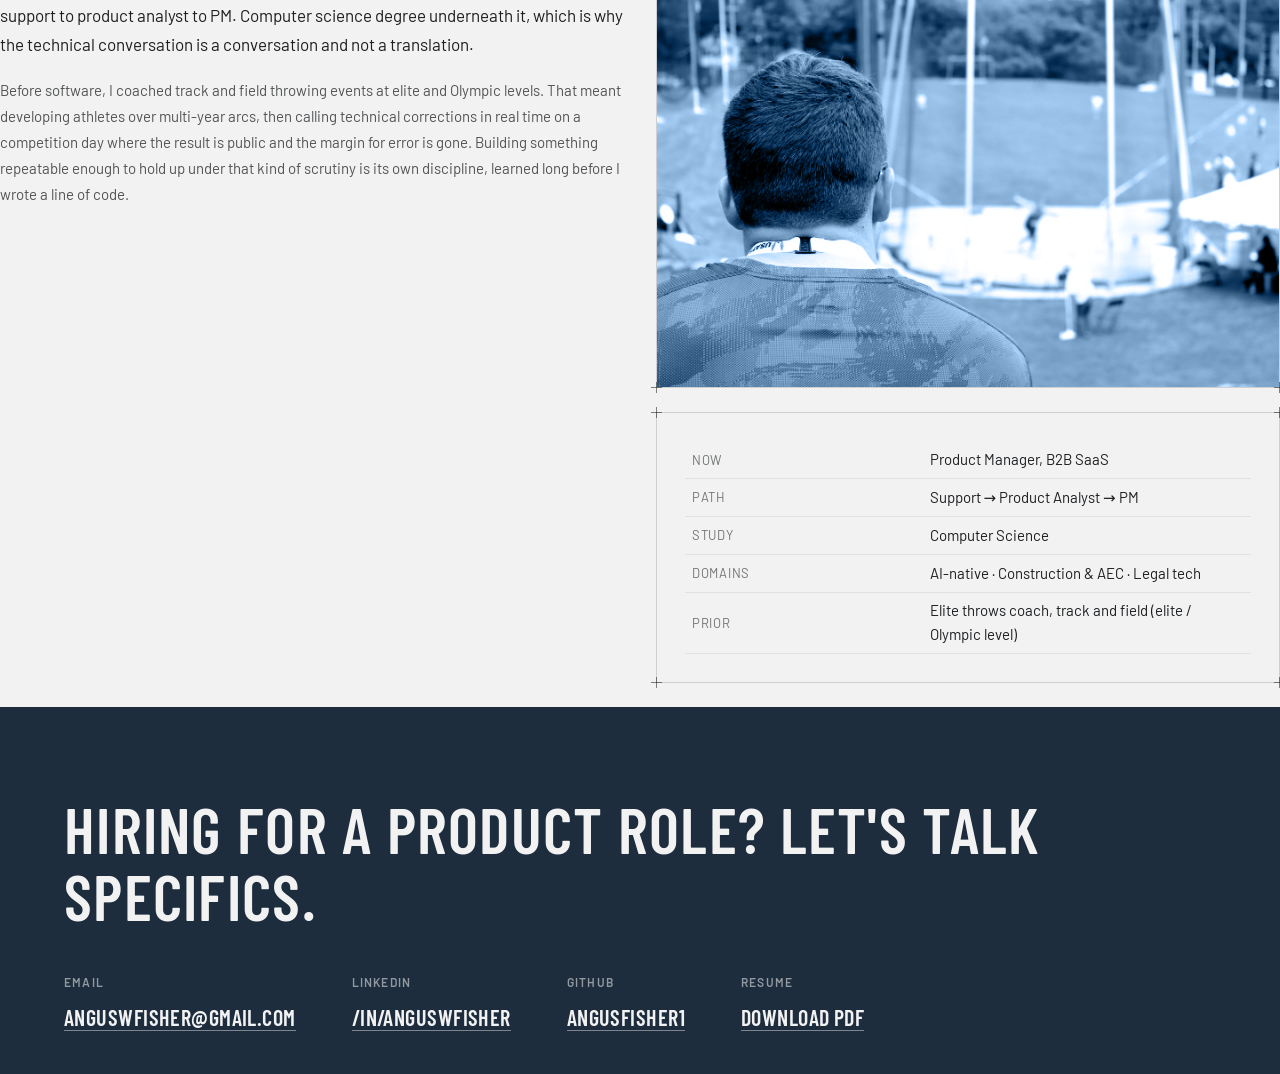
==== commit bb369679: "Remove Case 04 project: PaySimple from portfolio, updating references in approach section" ====
--- a/index.html
+++ b/index.html
@@ -313,63 +313,6 @@
   </div>
 </section>
 
-<section id="case-04" class="case-01">
-  <span class="eyebrow eyebrow--tight">Case 04 · portfolio project · construction payment applications</span>
-  <hr class="divider">
-  <h2 class="case__title">PaySimple</h2>
-  <p class="case-meta"><span>Role: <strong>Solo build</strong></span></p>
-  <p class="case-scan"><strong>Contractors extract payment terms from contracts by hand and rebuild schedules in a spreadsheet; PaySimple reads the contract, builds the schedule, and flags the compliance risks a generic tool would miss.</strong></p>
-  <p class="case__intro">
-    A personal build that reads construction contracts, extracts the payment terms, and turns them into a schedule of values, a pay application, and a compliance check, without anyone touching a spreadsheet.
-  </p>
-
-  <div class="case-grid">
-    <div class="blueprint case-card">
-      <i class="corner tl"></i><i class="corner tr"></i><i class="corner bl"></i><i class="corner br"></i>
-      <h3 class="case-card__title">Problem</h3>
-      <p class="case-card__body">Contractors pull payment terms out of contracts by hand, rebuild the schedule in a spreadsheet, and carry compliance risk they can't easily see: retainage release conditions, pay-when-paid versus pay-if-paid clauses, prompt payment law that varies by state. Generic payment software doesn't speak that language, because it wasn't built for construction contracts specifically.</p>
-    </div>
-    <div class="blueprint case-card">
-      <i class="corner tl"></i><i class="corner tr"></i><i class="corner bl"></i><i class="corner br"></i>
-      <h3 class="case-card__title">My role</h3>
-      <p class="case-card__body">Solo build, product and engineering both: the contract-extraction pipeline, the schedule and pay-application workflow, and the compliance checks all came out of the same person who's spent years reading these contracts firsthand.</p>
-    </div>
-  </div>
-
-  <div class="case-approach">
-    <span class="eyebrow">Approach</span>
-    <hr class="divider divider--wide">
-    <div class="steps">
-      <div>
-        <p class="step__index">01</p>
-        <h4 class="step__title">Contract in, payment terms out</h4>
-        <p class="step__body">The pipeline reads an uploaded contract, identifies the agreement type, and extracts payment terms and key dates using the Claude API, not a template matcher or a regex pass over the PDF text.</p>
-      </div>
-      <div>
-        <p class="step__index">02</p>
-        <h4 class="step__title">A schedule the contract actually supports</h4>
-        <p class="step__body">Extracted terms feed a payment schedule that accounts for progress draws, retainage, and lien waivers, then flow into a pay application workflow with line-item management and the calculations that go with it.</p>
-      </div>
-      <div>
-        <p class="step__index">03</p>
-        <h4 class="step__title">Risk flagged before it's a dispute</h4>
-        <p class="step__body">The compliance layer checks for the clauses that actually cause payment disputes: pay-when-paid versus pay-if-paid language, retainage triggers, completion dependencies, and state prompt payment law.</p>
-      </div>
-    </div>
-  </div>
-
-  <div class="blueprint outcome">
-    <i class="corner tl"></i><i class="corner tr"></i><i class="corner bl"></i><i class="corner br"></i>
-    <span class="eyebrow">Outcome</span>
-    <p class="outcome__statement">This is a portfolio build, not a shipped product. The demo is seeded with a full sample contractor's book of work rather than real data, so you can click through a contract, a schedule, and a pay application without creating an account. The extraction pipeline, the schedule logic, and the compliance checks are all real and running; the audit trail around corrected drafts is what took the longest to get right.</p>
-  </div>
-
-  <div class="beacon__actions">
-    <a class="btn btn-primary btn-link" href="https://anguswfisher.github.io/paysimple/" target="_blank" rel="noopener">Learn More</a>
-    <a class="btn btn-secondary btn-link" href="https://github.com/anguswfisher/paysimple" target="_blank" rel="noopener">Repository</a>
-  </div>
-</section>
-
 <section id="approach" class="approach">
   <div class="container">
     <span class="eyebrow">How I work</span>
@@ -378,15 +321,15 @@
     <div class="approach-grid">
       <div>
         <h4 class="approach-item__title">Prototype in the discovery week</h4>
-        <p class="approach-item__body">Claude Code and Windsurf get a clickable version of the argument in front of people while the requirements are still cheap to change. I built <a href="#case-03">Beacon</a> this way to test a closed feedback loop directly.</p>
+        <p class="approach-item__body">Claude Code and Windsurf get a clickable version of the argument in front of people while the requirements are still cheap to change. I built <a href="#case-04">Beacon</a> this way to test a closed feedback loop directly.</p>
       </div>
       <div>
         <h4 class="approach-item__title">Build the internal tool myself</h4>
-        <p class="approach-item__body">Copilot Studio, Python, SQL. If the thing that unblocks a team is an agent, a query or a dashboard, I'd rather ship it than write a ticket asking someone else to. The <a href="#case-02">support chatbot</a> is the clearest example.</p>
+        <p class="approach-item__body">Copilot Studio, Python, SQL. If the thing that unblocks a team is an agent, a query or a dashboard, I'd rather ship it than write a ticket asking someone else to. The <a href="#case-03">support chatbot</a> is the clearest example.</p>
       </div>
       <div>
         <h4 class="approach-item__title">Write specs a model can read</h4>
-        <p class="approach-item__body">Explicit scope, explicit refusals, explicit success signal. The discipline that makes the <a href="#case-02">Copilot Studio agent</a> behave is the same discipline that makes a spec unambiguous to engineers.</p>
+        <p class="approach-item__body">Explicit scope, explicit refusals, explicit success signal. The discipline that makes the <a href="#case-03">Copilot Studio agent</a> behave is the same discipline that makes a spec unambiguous to engineers.</p>
       </div>
       <div>
         <h4 class="approach-item__title">Instrument before launch</h4>
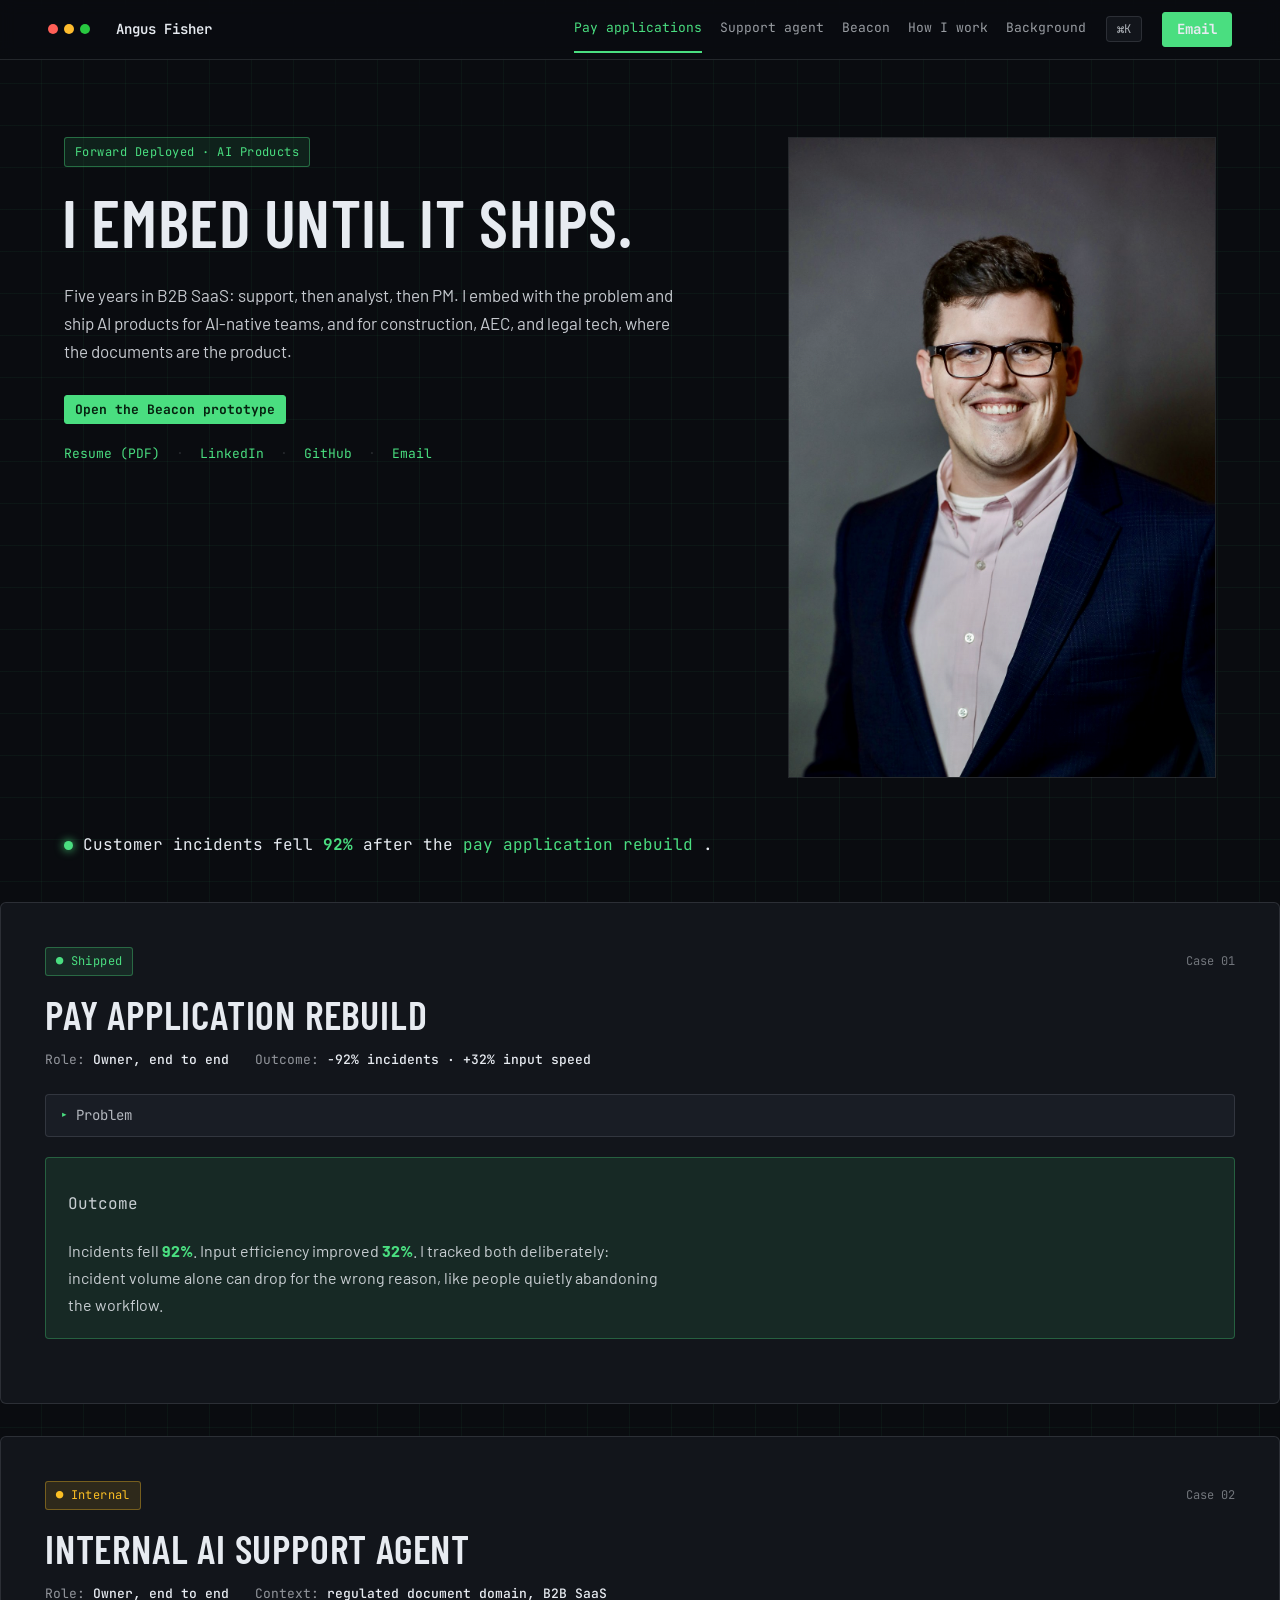
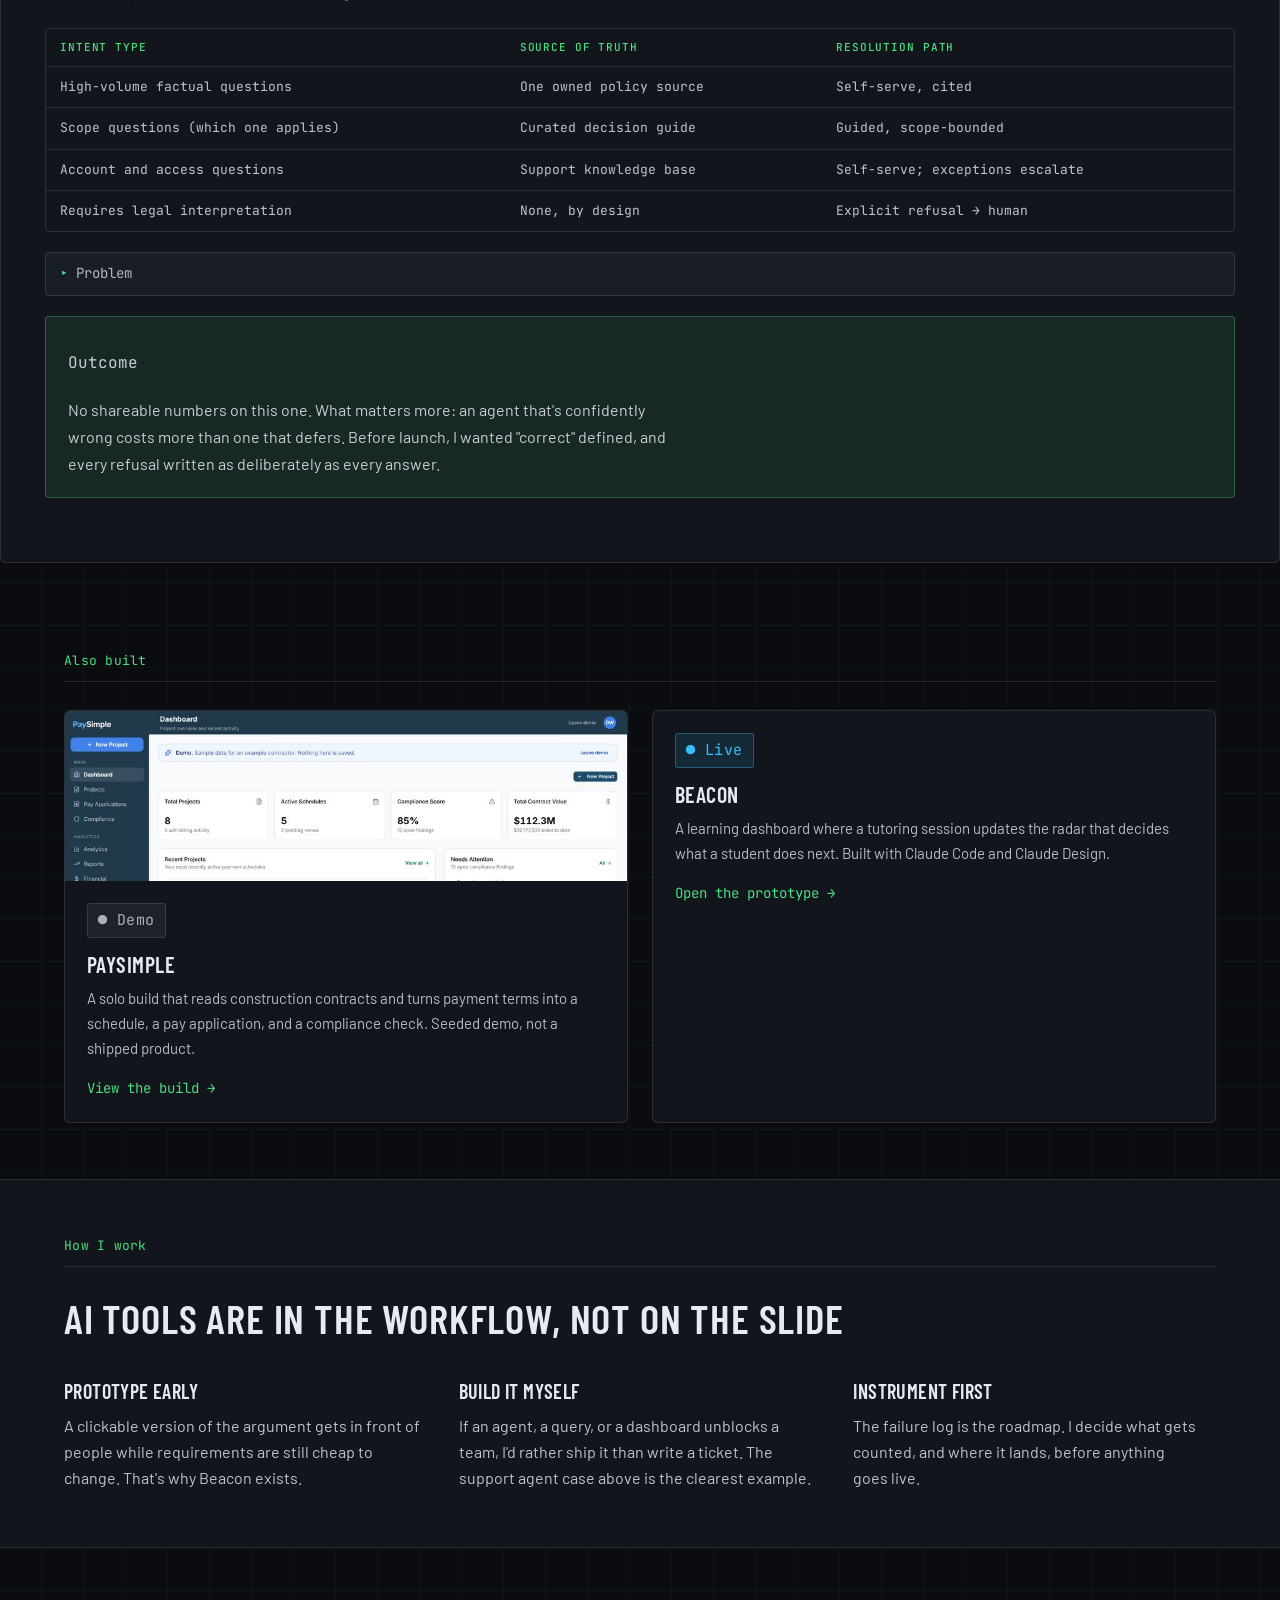
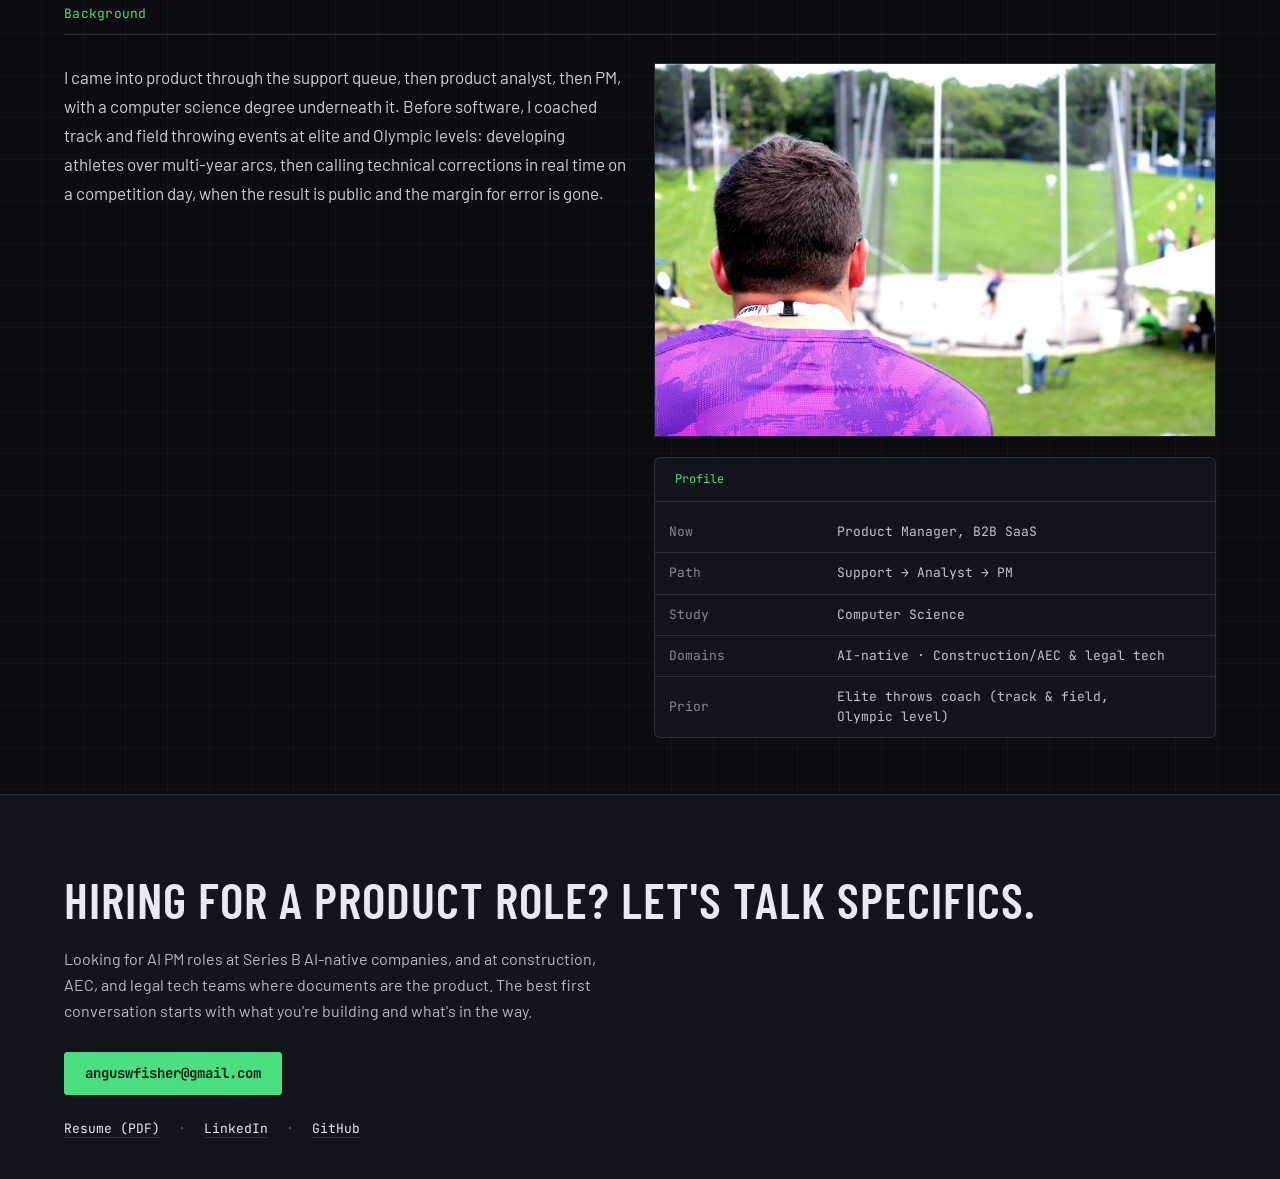
==== commit 1ae911d0: "Add site.js for navigation scroll-spy, count-up animations, and command palette functionality" ====
--- a/index.html
+++ b/index.html
@@ -4,336 +4,173 @@
 <meta charset="utf-8">
 <meta name="viewport" content="width=device-width, initial-scale=1">
 <link rel="icon" type="image/svg+xml" href="img/favicon.svg">
-<title>Angus Fisher, Product Manager</title>
-<meta name="description" content="Product manager who ships AI products end to end: intent taxonomy, knowledge structure, working prototype, and the feedback loop that tells you whether it landed.">
+<title>Angus Fisher, Forward Deployed PM</title>
+<meta name="description" content="Forward deployed product manager shipping AI products in domains where the documents are the product.">
 <meta property="og:type" content="website">
 <meta property="og:url" content="https://angusfisher1.github.io/angusFisher/">
-<meta property="og:title" content="Angus Fisher, Product Manager">
-<meta property="og:description" content="Five years in B2B SaaS shipping AI products end to end, from intent taxonomy to working prototype. Looking for AI PM roles at Series B AI-native companies, plus construction, AEC, and legal tech.">
-<meta property="og:image" content="https://angusfisher1.github.io/angusFisher/img/headshot.jpg">
+<meta property="og:title" content="Angus Fisher, Forward Deployed PM">
+<meta property="og:description" content="Forward deployed product manager shipping AI products in domains where the documents are the product.">
+<meta property="og:image" content="https://angusfisher1.github.io/angusFisher/img/og-card.jpg">
+<meta property="og:image:width" content="1200">
+<meta property="og:image:height" content="630">
 <meta name="twitter:card" content="summary_large_image">
-<meta name="twitter:title" content="Angus Fisher, Product Manager">
-<meta name="twitter:description" content="Five years in B2B SaaS shipping AI products end to end, from intent taxonomy to working prototype. Looking for AI PM roles at Series B AI-native companies, plus construction, AEC, and legal tech.">
-<meta name="twitter:image" content="https://angusfisher1.github.io/angusFisher/img/headshot.jpg">
+<meta name="twitter:title" content="Angus Fisher, Forward Deployed PM">
+<meta name="twitter:description" content="Forward deployed product manager shipping AI products in domains where the documents are the product.">
+<meta name="twitter:image" content="https://angusfisher1.github.io/angusFisher/img/og-card.jpg">
 <link rel="stylesheet" href="css/design-system.css">
 <link rel="stylesheet" href="css/site.css">
 </head>
 <body>
 
 <nav class="nav site-header">
+  <span class="term-dots" aria-hidden="true"><span></span><span></span><span></span></span>
   <span class="nav-brand">Angus Fisher</span>
-  <a href="#case-01">Case 01</a>
-  <a href="#case-02">Case 02</a>
-  <a href="#case-03">Case 03</a>
-  <a href="#case-04">Case 04</a>
-  <a href="#approach">Approach</a>
-  <a href="#background">Background</a>
-  <a class="btn btn-primary btn-link" href="mailto:anguswfisher@gmail.com">Get in touch</a>
+  <div class="nav-links">
+    <a href="#case-pay-app" data-nav>Pay applications</a>
+    <a href="#case-support-agent" data-nav>Support agent</a>
+    <a href="#beacon" data-nav>Beacon</a>
+    <a href="#how-i-work" data-nav>How I work</a>
+    <a href="#background" data-nav>Background</a>
+  </div>
+  <button class="cmdk-trigger" id="cmdk-trigger" type="button" aria-haspopup="dialog">⌘K</button>
+  <a class="btn btn-primary btn-link nav-email" href="mailto:anguswfisher@gmail.com">Email</a>
 </nav>
 
 <section class="hero">
   <div class="hero__grid">
     <div>
+      <p class="hero__badge">Forward Deployed &middot; AI Products</p>
       <h1 class="hero__title">
-        <span>Product manager.</span>
-        <span>I prototype the idea</span>
-        <span class="accent">before I lock the spec.</span>
+        <span>I embed until it ships.</span>
       </h1>
       <p class="hero__lede">
-        Five years in B2B SaaS: support desk, then product analyst, then PM. I ship AI products end to end: the intent taxonomy, the knowledge structure the retrieval actually depends on, the working prototype, and the feedback loop that tells you whether any of it landed.
+        Five years in B2B SaaS: support, then analyst, then PM. I embed with the problem and ship AI products for AI-native teams, and for construction, AEC, and legal tech, where the documents are the product.
       </p>
-      <p class="hero__note">
-        Looking for AI PM / AI product builder work at Series B AI-native companies. Second lane: construction &amp; AEC, and legal tech, domains where the documents are the product.
+      <div class="hero__actions">
+        <a class="btn btn-primary btn-link" href="https://angusfisher1.github.io/beacon/" target="_blank" rel="noopener">Open the Beacon prototype</a>
+      </div>
+      <p class="hero__links">
+        <a href="assets/resume.pdf" target="_blank" rel="noopener">Resume (PDF)</a>
+        <span aria-hidden="true">·</span>
+        <a href="https://www.linkedin.com/in/anguswfisher" target="_blank" rel="noopener">LinkedIn</a>
+        <span aria-hidden="true">·</span>
+        <a href="https://github.com/AngusFisher1" target="_blank" rel="noopener">GitHub</a>
+        <span aria-hidden="true">·</span>
+        <a href="mailto:anguswfisher@gmail.com">Email</a>
       </p>
-      <p class="hero__note">Boston area or remote.</p>
-      <div class="hero__actions">
-        <a class="btn btn-primary btn-link" href="assets/resume.pdf" target="_blank" rel="noopener">Resume (PDF)</a>
-        <a class="btn btn-secondary btn-link" href="https://www.linkedin.com/in/anguswfisher" target="_blank" rel="noopener">LinkedIn</a>
-        <a class="btn btn-secondary btn-link" href="https://github.com/AngusFisher1" target="_blank" rel="noopener">GitHub</a>
-        <a class="btn btn-ghost btn-link" href="mailto:anguswfisher@gmail.com">anguswfisher@gmail.com</a>
-      </div>
-    </div>
-    <div class="blueprint duotone hero__photo">
-      <i class="corner tl"></i><i class="corner tr"></i><i class="corner bl"></i><i class="corner br"></i>
-      <img src="img/headshot.jpg" alt="Angus Fisher" width="1100" height="1650">
-    </div>
-  </div>
-</section>
-
-<section class="specsheet" aria-label="Highlights">
-  <div class="container specsheet__grid">
-    <div>
-      <p class="specsheet__label">Pay application rebuild</p>
-      <p class="specsheet__value">92% fewer incidents<br>32% faster input</p>
-    </div>
-    <div>
-      <p class="specsheet__label">Support chatbot</p>
-      <p class="specsheet__value">40 recurring questions<br>routed to one taxonomy</p>
-    </div>
-    <div>
-      <p class="specsheet__label">Beacon prototype</p>
-      <p class="specsheet__value">Live demo<br>Claude Code + Claude Design</p>
-    </div>
-  </div>
-</section>
-
-<section class="toolkit" aria-label="How I build">
-  <div class="container toolkit__grid">
-    <div class="blueprint toolkit-card">
-      <i class="corner tl"></i><i class="corner tr"></i><i class="corner bl"></i><i class="corner br"></i>
-      <p class="toolkit-card__label">Track</p>
-      <div class="toolkit-card__tags">
-        <span class="chip">Support → Analyst → PM</span>
-        <span class="chip">5 yrs · B2B SaaS</span>
-      </div>
-    </div>
-    <div class="blueprint toolkit-card">
-      <i class="corner tl"></i><i class="corner tr"></i><i class="corner bl"></i><i class="corner br"></i>
-      <p class="toolkit-card__label">AI tooling</p>
-      <div class="toolkit-card__tags">
-        <span class="chip">Copilot Studio</span>
-        <span class="chip">Claude</span>
-        <span class="chip">Windsurf</span>
-      </div>
-    </div>
-    <div class="blueprint toolkit-card">
-      <i class="corner tl"></i><i class="corner tr"></i><i class="corner bl"></i><i class="corner br"></i>
-      <p class="toolkit-card__label">Builds with</p>
-      <div class="toolkit-card__tags">
-        <span class="chip">Python</span>
-        <span class="chip">TypeScript</span>
-        <span class="chip">React</span>
-        <span class="chip">SQL</span>
-      </div>
-    </div>
-    <div class="blueprint toolkit-card">
-      <i class="corner tl"></i><i class="corner tr"></i><i class="corner bl"></i><i class="corner br"></i>
-      <p class="toolkit-card__label">Specs &amp; measures</p>
-      <div class="toolkit-card__tags">
-        <span class="chip">Figma</span>
-        <span class="chip">Power BI</span>
-        <span class="chip">CS degree</span>
-      </div>
-    </div>
-  </div>
-</section>
-
-<section id="case-01" class="case-01">
-  <span class="eyebrow eyebrow--tight">Case 01 · shipped product · payment workflow</span>
+    </div>
+    <div class="hero__photo">
+      <img src="img/headshot.jpg" alt="Angus Fisher smiling in a navy blazer, studio headshot" width="1100" height="1650">
+    </div>
+  </div>
+</section>
+
+<p class="status-line container">
+  <span class="status-dot" aria-hidden="true"></span>
+  Customer incidents fell <strong class="count-up" data-target="92" data-suffix="%">0%</strong> after the <a href="#case-pay-app">pay application rebuild</a>.
+</p>
+
+<section id="case-pay-app" class="deploy-card">
+  <div class="deploy-card__head">
+    <span class="badge badge--shipped">● Shipped</span>
+    <span class="deploy-card__id">Case 01</span>
+  </div>
+  <h2 class="deploy-card__title">Pay application rebuild</h2>
+  <p class="deploy-card__meta">
+    <span>Role: <strong>Owner, end to end</strong></span>
+    <span>Outcome: <strong>-92% incidents &middot; +32% input speed</strong></span>
+  </p>
+
+  <details class="log">
+    <summary>Problem</summary>
+    <p>Pay applications move money between parties on a construction project, and the calculation logic behind them was producing customer-facing errors. The input flow was slow enough that people made mistakes upstream of the math. I led the rebuild end to end and instrumented both incident volume and input efficiency before shipping, so I'd know whether the fix actually worked.</p>
+  </details>
+
+  <div class="log log--out">
+    <p class="log__prompt">Outcome</p>
+    <p class="log__output">Incidents fell <strong>92%</strong>. Input efficiency improved <strong>32%</strong>. I tracked both deliberately: incident volume alone can drop for the wrong reason, like people quietly abandoning the workflow.</p>
+  </div>
+</section>
+
+<section id="case-support-agent" class="deploy-card">
+  <div class="deploy-card__head">
+    <span class="badge badge--internal">● Internal</span>
+    <span class="deploy-card__id">Case 02</span>
+  </div>
+  <h2 class="deploy-card__title">Internal AI support agent</h2>
+  <p class="deploy-card__meta">
+    <span>Role: <strong>Owner, end to end</strong></span>
+    <span>Context: <strong>regulated document domain, B2B SaaS</strong></span>
+  </p>
+
+  <div class="taxonomy">
+    <div class="table-scroll">
+      <table class="table">
+        <thead>
+          <tr><th>Intent type</th><th>Source of truth</th><th>Resolution path</th></tr>
+        </thead>
+        <tbody>
+          <tr><td>High-volume factual questions</td><td>One owned policy source</td><td>Self-serve, cited</td></tr>
+          <tr><td>Scope questions (which one applies)</td><td>Curated decision guide</td><td>Guided, scope-bounded</td></tr>
+          <tr><td>Account and access questions</td><td>Support knowledge base</td><td>Self-serve; exceptions escalate</td></tr>
+          <tr><td>Requires legal interpretation</td><td>None, by design</td><td>Explicit refusal → human</td></tr>
+        </tbody>
+      </table>
+    </div>
+  </div>
+
+  <details class="log">
+    <summary>Problem</summary>
+    <p>Support agents were the search interface for questions the documentation already answered. The same forty or so questions arrived in a hundred phrasings, and every repeat pulled a subject matter expert away from work only they could do. I clustered a real ticket sample by what the resolution actually required, wrote the refusal path for anything needing legal interpretation, and ran a weekly triage on what the taxonomy didn't yet cover.</p>
+  </details>
+
+  <div class="log log--out">
+    <p class="log__prompt">Outcome</p>
+    <p class="log__output">No shareable numbers on this one. What matters more: an agent that's confidently wrong costs more than one that defers. Before launch, I wanted "correct" defined, and every refusal written as deliberately as every answer.</p>
+  </div>
+</section>
+
+<section id="also-built" class="section-1200">
+  <span class="eyebrow">Also built</span>
   <hr class="divider">
-  <h2 class="case__title">Pay application calculation rebuild</h2>
-  <p class="case-meta"><span>Role: <strong>Owner, end to end</strong></span></p>
-  <p class="case-scan"><strong>Pay application math was producing customer-facing errors and slow input; the rebuild cut incidents 92% and lifted input efficiency 32%.</strong></p>
-  <p class="case__intro">
-    A rebuild of the calculation logic and input flow behind pay applications, the step in a construction project where money actually changes hands.
-  </p>
-
-  <div class="case-grid">
-    <div class="blueprint case-card">
-      <i class="corner tl"></i><i class="corner tr"></i><i class="corner bl"></i><i class="corner br"></i>
-      <h3 class="case-card__title">Problem</h3>
-      <p class="case-card__body">Pay applications are the workflow where money actually moves between parties on a construction project. The calculation logic behind them was producing errors that surfaced as customer incidents, and the input experience was slow enough that users were making mistakes upstream of the math.</p>
-    </div>
-    <div class="blueprint case-card">
-      <i class="corner tl"></i><i class="corner tr"></i><i class="corner bl"></i><i class="corner br"></i>
-      <h3 class="case-card__title">My role</h3>
-      <p class="case-card__body">Led the rebuild end to end, from diagnosing the calculation errors to shipping the new input flow, and instrumented both incident volume and input efficiency to know whether the fix actually worked.</p>
-    </div>
-  </div>
-
-  <div class="blueprint outcome">
-    <i class="corner tl"></i><i class="corner tr"></i><i class="corner bl"></i><i class="corner br"></i>
-    <span class="eyebrow">Outcome</span>
-    <p class="outcome__statement">Customer incidents <b>fell 92%</b>. Input efficiency improved 32%. I tracked both deliberately, because incident volume alone can drop for the wrong reasons, including people quietly abandoning the workflow.</p>
-  </div>
-</section>
-
-<section id="case-02" class="case-01">
-  <span class="eyebrow eyebrow--tight">Case 02 · portfolio project · construction payment applications</span>
-  <hr class="divider">
-  <h2 class="case__title">PaySimple</h2>
-  <p class="case-meta"><span>Role: <strong>Solo build</strong></span></p>
-  <p class="case-scan"><strong>Contractors extract payment terms from contracts by hand and rebuild schedules in a spreadsheet; PaySimple reads the contract, builds the schedule, and flags the compliance risks a generic tool would miss.</strong></p>
-  <p class="case__intro">
-    A personal build that reads construction contracts, extracts the payment terms, and turns them into a schedule of values, a pay application, and a compliance check, without anyone touching a spreadsheet.
-  </p>
-
-  <div class="case-grid">
-    <div class="blueprint case-card">
-      <i class="corner tl"></i><i class="corner tr"></i><i class="corner bl"></i><i class="corner br"></i>
-      <h3 class="case-card__title">Problem</h3>
-      <p class="case-card__body">Contractors pull payment terms out of contracts by hand, rebuild the schedule in a spreadsheet, and carry compliance risk they can't easily see: retainage release conditions, pay-when-paid versus pay-if-paid clauses, prompt payment law that varies by state. Generic payment software doesn't speak that language, because it wasn't built for construction contracts specifically.</p>
-    </div>
-    <div class="blueprint case-card">
-      <i class="corner tl"></i><i class="corner tr"></i><i class="corner bl"></i><i class="corner br"></i>
-      <h3 class="case-card__title">My role</h3>
-      <p class="case-card__body">Solo build, product and engineering both: the contract-extraction pipeline, the schedule and pay-application workflow, and the compliance checks all came out of the same person who's spent years reading these contracts firsthand.</p>
-    </div>
-  </div>
-
-  <div class="case-approach">
-    <span class="eyebrow">Approach</span>
-    <hr class="divider divider--wide">
-    <div class="steps">
-      <div>
-        <p class="step__index">01</p>
-        <h4 class="step__title">Contract in, payment terms out</h4>
-        <p class="step__body">The pipeline reads an uploaded contract, identifies the agreement type, and extracts payment terms and key dates using the Claude API, not a template matcher or a regex pass over the PDF text.</p>
-      </div>
-      <div>
-        <p class="step__index">02</p>
-        <h4 class="step__title">A schedule the contract actually supports</h4>
-        <p class="step__body">Extracted terms feed a payment schedule that accounts for progress draws, retainage, and lien waivers, then flow into a pay application workflow with line-item management and the calculations that go with it.</p>
-      </div>
-      <div>
-        <p class="step__index">03</p>
-        <h4 class="step__title">Risk flagged before it's a dispute</h4>
-        <p class="step__body">The compliance layer checks for the clauses that actually cause payment disputes: pay-when-paid versus pay-if-paid language, retainage triggers, completion dependencies, and state prompt payment law.</p>
-      </div>
-    </div>
-  </div>
-
-  <div class="blueprint outcome">
-    <i class="corner tl"></i><i class="corner tr"></i><i class="corner bl"></i><i class="corner br"></i>
-    <span class="eyebrow">Outcome</span>
-    <p class="outcome__statement">This is a portfolio build, not a shipped product. The demo is seeded with a full sample contractor's book of work rather than real data, so you can click through a contract, a schedule, and a pay application without creating an account. The extraction pipeline, the schedule logic, and the compliance checks are all real and running; the audit trail around corrected drafts is what took the longest to get right.</p>
-  </div>
-
-  <div class="beacon__actions">
-    <a class="btn btn-primary btn-link" href="https://anguswfisher.github.io/paysimple/" target="_blank" rel="noopener">Learn More</a>
-    <a class="btn btn-secondary btn-link" href="https://github.com/anguswfisher/paysimple" target="_blank" rel="noopener">Repository</a>
-  </div>
-</section>
-
-<section id="case-03" class="case-01">
-  <span class="eyebrow eyebrow--tight">Case 03 · internal AI product · Microsoft Copilot Studio</span>
-  <hr class="divider">
-  <h2 class="case__title">Internal AI support agent</h2>
-  <p class="case-meta"><span>Role: <strong>Owner, end to end</strong></span></p>
-  <p class="case-scan"><strong>Tier 1 volume was answerable by documentation that already existed; the fix routes each intent to a named source of truth, refuses the ones it shouldn't answer, and triages the rest weekly.</strong></p>
-  <p class="case__intro">
-    An internal support agent that answers the questions the documents already answered, and names the ones it must not touch. Built at a B2B SaaS company in a regulated document domain, where a confidently wrong answer carries real consequence.
-  </p>
-
-  <div class="case-grid">
-    <div class="blueprint case-card">
-      <i class="corner tl"></i><i class="corner tr"></i><i class="corner bl"></i><i class="corner br"></i>
-      <h3 class="case-card__title">Problem</h3>
-      <p class="case-card__body">Tier 1 volume was answerable by document. The same forty or so questions arrived in a hundred phrasings, and support agents were acting as the search interface for content that already existed. The cost was not just time. Every repeat question pulled a subject matter expert away from work only they could do.</p>
-    </div>
-    <div class="blueprint case-card">
-      <i class="corner tl"></i><i class="corner tr"></i><i class="corner bl"></i><i class="corner br"></i>
-      <h3 class="case-card__title">My role</h3>
-      <p class="case-card__body">Product owner, end to end. I designed the intent taxonomy, ran the SME sessions that produced the knowledge sources, built and iterated the agent in Copilot Studio myself, and owned the post-launch feedback loop rather than handing it to support.</p>
-    </div>
-  </div>
-
-  <div class="case-approach">
-    <span class="eyebrow">Approach</span>
-    <hr class="divider divider--wide">
-    <div class="steps">
-      <div>
-        <p class="step__index">01</p>
-        <h4 class="step__title">A taxonomy built from real tickets</h4>
-        <p class="step__body">I clustered a real ticket sample by what the resolution actually required, not by product area. Product-area grouping is how you end up with an agent that is confidently vague across four topics. Resolution-type grouping gives every intent one owner and one source of truth, so an unanswered question always had an address.</p>
-      </div>
-      <div>
-        <p class="step__index">02</p>
-        <h4 class="step__title">Knowledge structured with SMEs, and refusals written on purpose</h4>
-        <p class="step__body">Authority documents were written for people to read, not for retrieval. Session by session with SMEs, we restructured them into scoped, retrievable sections with explicit boundaries. The harder half was deciding what the agent must not answer: anything requiring legal interpretation routes to a human by design. An agent that is confidently wrong costs more than one that defers.</p>
-      </div>
-      <div>
-        <p class="step__index">03</p>
-        <h4 class="step__title">A loop that changes something</h4>
-        <p class="step__body">In-conversation feedback plus unresolved-intent logging fed a weekly triage with exactly three outcomes: fix the source, extend the taxonomy, or route the topic to a human for good. Failures became a maintained backlog with an owner instead of a mystery.</p>
-      </div>
-    </div>
-  </div>
-
-  <div class="taxonomy">
-    <span class="eyebrow">Taxonomy, generalized</span>
-    <hr class="divider divider--narrow">
-    <table class="table">
-<thead>
-        <tr><th>Intent type</th><th>Source of truth</th><th>Resolution path</th></tr>
-      </thead>
-      <tbody>
-        <tr><td>High-volume factual questions</td><td>One owned policy source</td><td>Self-serve answer, cited</td></tr>
-        <tr><td>Scope questions (which one applies)</td><td>Curated decision guide</td><td>Guided answer, scope-bounded</td></tr>
-        <tr><td>Account and access questions</td><td>Support knowledge base</td><td>Self-serve; exceptions escalate</td></tr>
-        <tr><td>Questions requiring legal interpretation</td><td>None, by design</td><td>Explicit refusal → human</td></tr>
-      </tbody>
-    </table>
-  </div>
-
-   <div class="blueprint outcome">
-    <i class="corner tl"></i><i class="corner tr"></i><i class="corner bl"></i><i class="corner br"></i>
-    <span class="eyebrow">Outcome</span>
-    <p class="outcome__statement">I don't have shareable numbers for this one. What I can describe is what was built and how it was measured. Tier 1 dependency dropped on every intent the taxonomy covered, and the intents it could not close were named, owned, and dated instead of staying invisible. The part I would carry into any agent product is the discipline underneath: decide what "correct" means before launch, write the refusals as deliberately as the answers, and make failure a queue somebody works rather than a thing you hope stops happening.</p>
-  </div>
-</section>
-
-<section id="case-04" class="section-1200">
-  <span class="eyebrow">Case 04 · prototype · built with Claude Code &amp; Claude Design</span>
-  <hr class="divider">
-  <p class="case-meta"><span>Role: <strong>Build + design</strong></span></p>
-  <p class="case-scan"><strong>Signal, decision, and practice were three disconnected screens; Beacon closes the loop so a tutoring session updates the radar that drives what a student does next.</strong></p>
-  <div class="beacon-grid">
-    <div>
-      <h2 class="beacon__title">Beacon</h2>
-      <p class="beacon__lede">A student learning dashboard where the three surfaces feed each other: the radar says what's weak, the cards say what to do next, the tutor does the teaching, and what happens in the tutor moves the radar.</p>
-      <p class="beacon__note">Built as a static HTML prototype so the loop could be demonstrated live rather than described in slides. Claude Code for the build, Claude Design for the interface: the same workflow I'd use to de-risk a spec early in discovery.</p>
-      <div class="beacon__actions">
-        <a class="btn btn-primary btn-link" href="https://angusfisher1.github.io/beacon/" target="_blank" rel="noopener">Open the prototype</a>
-        <a class="btn btn-secondary btn-link" href="https://github.com/AngusFisher1/beacon" target="_blank" rel="noopener">Repository</a>
-      </div>
-    </div>
-    <div class="beacon-loop">
-      <div class="blueprint beacon-card">
-        <i class="corner tl"></i><i class="corner tr"></i><i class="corner bl"></i><i class="corner br"></i>
-        <p class="beacon-card__eyebrow">Signal</p>
-        <h4 class="beacon-card__title">Knowledge radar</h4>
-        <p class="beacon-card__body">Mastery per concept, visible at a glance. The one screen a student and a teacher can read the same way.</p>
-      </div>
-      <p class="beacon-loop__arrow">↓</p>
-      <div class="blueprint beacon-card">
-        <i class="corner tl"></i><i class="corner tr"></i><i class="corner bl"></i><i class="corner br"></i>
-        <p class="beacon-card__eyebrow">Decision</p>
-        <h4 class="beacon-card__title">Next-best-action cards</h4>
-        <p class="beacon-card__body">One ranked list, three items, each with a stated reason for the recommendation.</p>
-      </div>
-      <p class="beacon-loop__arrow">↓</p>
-      <div class="blueprint beacon-card">
-        <i class="corner tl"></i><i class="corner tr"></i><i class="corner bl"></i><i class="corner br"></i>
-        <p class="beacon-card__eyebrow">Practice → back to signal</p>
-        <h4 class="beacon-card__title">Socratic AI tutor</h4>
-        <p class="beacon-card__body">Questions, not answers. The session's evidence updates the radar, which reorders the cards. The loop closes without a teacher in the middle of it.</p>
-      </div>
-    </div>
-  </div>
-</section>
-
-<section id="approach" class="approach">
+  <div class="also-built__grid">
+    <article class="also-built__item">
+      <img class="also-built__image" src="img/paysimple-thumb.jpg" alt="PaySimple dashboard showing contract value, billed to date, compliance score, and open risk flags" width="900" height="562" loading="lazy">
+      <div class="also-built__body">
+        <p class="also-built__head"><span class="badge badge--demo">● Demo</span></p>
+        <h3 class="also-built__title">PaySimple</h3>
+        <p>A solo build that reads construction contracts and turns payment terms into a schedule, a pay application, and a compliance check. Seeded demo, not a shipped product.</p>
+        <a href="https://anguswfisher.github.io/paysimple/" target="_blank" rel="noopener">View the build →</a>
+      </div>
+    </article>
+    <article class="also-built__item" id="beacon">
+      <div class="also-built__body also-built__body--no-image">
+        <p class="also-built__head"><span class="badge badge--live">● Live</span></p>
+        <h3 class="also-built__title">Beacon</h3>
+        <p>A learning dashboard where a tutoring session updates the radar that decides what a student does next. Built with Claude Code and Claude Design.</p>
+        <a href="https://angusfisher1.github.io/beacon/" target="_blank" rel="noopener">Open the prototype →</a>
+      </div>
+    </article>
+  </div>
+</section>
+
+<section id="how-i-work" class="approach">
   <div class="container">
     <span class="eyebrow">How I work</span>
     <hr class="divider">
     <h2 class="approach__title">AI tools are in the workflow, not on the slide</h2>
-    <div class="approach-grid">
+    <div class="flags">
       <div>
-        <h4 class="approach-item__title">Prototype in the discovery week</h4>
-        <p class="approach-item__body">Claude Code and Windsurf get a clickable version of the argument in front of people while the requirements are still cheap to change. I built <a href="#case-04">Beacon</a> this way to test a closed feedback loop directly.</p>
+        <h3>Prototype early</h3>
+        <p>A clickable version of the argument gets in front of people while requirements are still cheap to change. That's why Beacon exists.</p>
       </div>
       <div>
-        <h4 class="approach-item__title">Build the internal tool myself</h4>
-        <p class="approach-item__body">Copilot Studio, Python, SQL. If the thing that unblocks a team is an agent, a query or a dashboard, I'd rather ship it than write a ticket asking someone else to. The <a href="#case-03">support chatbot</a> is the clearest example.</p>
+        <h3>Build it myself</h3>
+        <p>If an agent, a query, or a dashboard unblocks a team, I'd rather ship it than write a ticket. The support agent case above is the clearest example.</p>
       </div>
       <div>
-        <h4 class="approach-item__title">Write specs a model can read</h4>
-        <p class="approach-item__body">Explicit scope, explicit refusals, explicit success signal. The discipline that makes the <a href="#case-03">Copilot Studio agent</a> behave is the same discipline that makes a spec unambiguous to engineers.</p>
-      </div>
-      <div>
-        <h4 class="approach-item__title">Instrument before launch</h4>
-        <p class="approach-item__body">Coming up through support taught me that the failure log is the roadmap. I decide what I'll count, and where it lands weekly, before anything goes live. That discipline is what tracked incidents and input efficiency on the <a href="#case-01">pay application rebuild</a>.</p>
+        <h3>Instrument first</h3>
+        <p>The failure log is the roadmap. I decide what gets counted, and where it lands, before anything goes live.</p>
       </div>
     </div>
   </div>
@@ -344,38 +181,21 @@
   <hr class="divider">
   <div class="background-grid">
     <div>
-      <p class="bio__lede">I came into product through the support queue: five years of B2B SaaS, from frontline support to product analyst to PM. Computer science degree underneath it, which is why the technical conversation is a conversation and not a translation.</p>
-      <p class="bio__note">Before software, I coached track and field throwing events at elite and Olympic levels. That meant developing athletes over multi-year arcs, then calling technical corrections in real time on a competition day where the result is public and the margin for error is gone. Building something repeatable enough to hold up under that kind of scrutiny is its own discipline, learned long before I wrote a line of code.</p>
+      <p class="bio__lede">I came into product through the support queue, then product analyst, then PM, with a computer science degree underneath it. Before software, I coached track and field throwing events at elite and Olympic levels: developing athletes over multi-year arcs, then calling technical corrections in real time on a competition day, when the result is public and the margin for error is gone.</p>
     </div>
     <div class="background-media">
-      <div class="blueprint duotone background-media__photo">
-        <i class="corner tl"></i><i class="corner tr"></i><i class="corner bl"></i><i class="corner br"></i>
+      <div class="background-media__photo">
         <img src="img/coaching.JPG" alt="Coaching a throws event at a USATF competition" width="1400" height="933" loading="lazy">
       </div>
-      <div class="blueprint background-media__details">
-        <i class="corner tl"></i><i class="corner tr"></i><i class="corner bl"></i><i class="corner br"></i>
+      <div class="profile-card">
+        <p class="profile-card__label">Profile</p>
         <table class="table">
           <tbody>
-            <tr>
-              <td>Now</td>
-              <td>Product Manager, B2B SaaS</td>
-            </tr>
-            <tr>
-              <td>Path</td>
-              <td>Support → Product Analyst → PM</td>
-            </tr>
-            <tr>
-              <td>Study</td>
-              <td>Computer Science</td>
-            </tr>
-            <tr>
-              <td>Domains</td>
-              <td>AI-native · Construction &amp; AEC · Legal tech</td>
-            </tr>
-            <tr>
-              <td>Prior</td>
-              <td>Elite throws coach, track and field (elite / Olympic level)</td>
-            </tr>
+            <tr><td>Now</td><td>Product Manager, B2B SaaS</td></tr>
+            <tr><td>Path</td><td>Support → Analyst → PM</td></tr>
+            <tr><td>Study</td><td>Computer Science</td></tr>
+            <tr><td>Domains</td><td>AI-native · Construction/AEC &amp; legal tech</td></tr>
+            <tr><td>Prior</td><td>Elite throws coach (track &amp; field, Olympic level)</td></tr>
           </tbody>
         </table>
       </div>
@@ -386,27 +206,36 @@
 <footer class="site-footer">
   <div class="container">
     <h2 class="site-footer__title">Hiring for a product role? Let's talk specifics.</h2>
-    <div class="footer-links">
-      <div>
-        <p class="footer-links__label">Email</p>
-        <a class="footer-links__value" href="mailto:anguswfisher@gmail.com">anguswfisher@gmail.com</a>
-      </div>
-      <div>
-        <p class="footer-links__label">LinkedIn</p>
-        <a class="footer-links__value" href="https://www.linkedin.com/in/anguswfisher" target="_blank" rel="noopener">/in/anguswfisher</a>
-      </div>
-      <div>
-        <p class="footer-links__label">GitHub</p>
-        <a class="footer-links__value" href="https://github.com/AngusFisher1" target="_blank" rel="noopener">AngusFisher1</a>
-      </div>
-      <div>
-        <p class="footer-links__label">Resume</p>
-        <a class="footer-links__value" href="assets/resume.pdf" target="_blank" rel="noopener">Download PDF</a>
-      </div>
-    </div>
-    
+    <p class="site-footer__note">Looking for AI PM roles at Series B AI-native companies, and at construction, AEC, and legal tech teams where documents are the product. The best first conversation starts with what you're building and what's in the way.</p>
+    <a class="btn btn-primary btn-link footer-email" href="mailto:anguswfisher@gmail.com">anguswfisher@gmail.com</a>
+    <p class="footer-links--text">
+      <a href="assets/resume.pdf" target="_blank" rel="noopener">Resume (PDF)</a>
+      <span aria-hidden="true">·</span>
+      <a href="https://www.linkedin.com/in/anguswfisher" target="_blank" rel="noopener">LinkedIn</a>
+      <span aria-hidden="true">·</span>
+      <a href="https://github.com/AngusFisher1" target="_blank" rel="noopener">GitHub</a>
+    </p>
   </div>
 </footer>
 
+<div class="cmdk-backdrop" id="cmdk-backdrop" hidden role="dialog" aria-modal="true" aria-label="Command palette">
+  <div class="cmdk">
+    <input class="cmdk__input" id="cmdk-input" type="text" placeholder="Type a command or search…" autocomplete="off" spellcheck="false">
+    <ul class="cmdk__list" id="cmdk-list">
+      <li><button type="button" data-href="#case-pay-app">Go to: Pay application rebuild</button></li>
+      <li><button type="button" data-href="#case-support-agent">Go to: Internal support agent</button></li>
+      <li><button type="button" data-href="#beacon">Go to: Also built <span class="text-muted">Beacon / PaySimple</span></button></li>
+      <li><button type="button" data-href="#how-i-work">Go to: How I work</button></li>
+      <li><button type="button" data-href="#background">Go to: Background</button></li>
+      <li><button type="button" data-href="https://angusfisher1.github.io/beacon/" data-external="1">Open: Beacon (live demo) <span class="text-muted">↗</span></button></li>
+      <li><button type="button" data-href="assets/resume.pdf" data-external="1">Open: Resume (PDF) <span class="text-muted">↗</span></button></li>
+      <li><button type="button" data-href="https://www.linkedin.com/in/anguswfisher" data-external="1">Open: LinkedIn <span class="text-muted">↗</span></button></li>
+      <li><button type="button" data-href="https://github.com/AngusFisher1" data-external="1">Open: GitHub <span class="text-muted">↗</span></button></li>
+      <li><button type="button" data-href="mailto:anguswfisher@gmail.com" data-external="1">Open: Email <span class="text-muted">↗</span></button></li>
+    </ul>
+  </div>
+</div>
+
+<script src="site.js" defer></script>
 </body>
 </html>
--- a/css/site.css
+++ b/css/site.css
@@ -1,8 +1,33 @@
+@import url('https://fonts.googleapis.com/css2?family=JetBrains+Mono:wght@400;500;700&display=swap');
+
 /* Angus Fisher — portfolio site styles.
-   Design tokens and shared components (colors, type, .blueprint, .btn,
-   .table, .nav) live in design-system.css; this file is page layout only. */
+   Theme: forward-deployed / mission-control. Dark, monospace-accented,
+   built to read as an operator's console rather than a brochure.
+   Base tokens (color, type) from design-system.css are overridden below;
+   layout and components for this page live entirely in this file. */
+
+:root {
+  --color-bg: #0a0c10;
+  --color-surface: #12151b;
+  --color-surface-2: #191d25;
+  --color-text: #e7ebf1;
+  --color-divider: rgba(231, 235, 241, 0.12);
+
+  --color-accent: #4ade80;      /* phosphor green — status / glow */
+  --color-accent-2: #38bdf8;    /* cyan — secondary signal */
+  --color-warn: #fbbf24;        /* amber — internal / in-progress */
+
+  --color-accent-100: rgba(74, 222, 128, 0.10);
+  --color-accent-700: #4ade80;
+  --color-accent-900: #0a0c10;
+
+  --font-mono: 'JetBrains Mono', ui-monospace, SFMono-Regular, Menlo, monospace;
+}
 
 html { scroll-behavior: smooth; }
+@media (prefers-reduced-motion: reduce) {
+  html { scroll-behavior: auto; }
+}
 
 body {
   margin: 0;
@@ -10,86 +35,130 @@
   font-size: 16px;
   background: var(--color-bg);
   color: var(--color-text);
-}
-
-a { color: var(--color-accent-700); text-underline-offset: 3px; }
-a:hover { color: var(--color-accent-900); }
-
-/* Shared patterns
-   ------------------------------------------------------------------ */
+  background-image:
+    linear-gradient(color-mix(in srgb, var(--color-accent) 5%, transparent) 1px, transparent 1px),
+    linear-gradient(90deg, color-mix(in srgb, var(--color-accent) 5%, transparent) 1px, transparent 1px);
+  background-size: 42px 42px;
+  background-position: -1px -1px;
+}
+
+a { color: var(--color-accent); text-underline-offset: 3px; }
+a:hover { color: color-mix(in srgb, var(--color-accent) 70%, white); }
+::selection { background: color-mix(in srgb, var(--color-accent) 35%, transparent); }
+:focus-visible { outline: 2px solid var(--color-accent); outline-offset: 2px; }
+
+section[id], article[id] { scroll-margin-top: 96px; }
+
+.mono { font-family: var(--font-mono); }
+
+.container {
+  max-width: 1400px;
+  margin: 0 auto;
+  padding: 0 clamp(20px, 5vw, 64px);
+}
+.section-1200 {
+  max-width: 1400px;
+  margin: 0 auto;
+  padding: 56px clamp(20px, 5vw, 64px);
+}
 
 .eyebrow {
   display: block;
+  font-family: var(--font-mono);
   font-size: 13px;
-  letter-spacing: 0.1em;
-  text-transform: uppercase;
-  font-weight: 600;
-  color: var(--color-accent-700);
-  margin: 0 0 12px;
-}
-.eyebrow--tight { line-height: 12px; }
-
+  letter-spacing: 0.02em;
+  color: var(--color-accent);
+  margin: 0 0 10px;
+}
 .divider {
   height: 1px;
   border: 0;
-  margin: 0 0 32px;
+  margin: 0 0 28px;
   background: var(--color-divider);
 }
-.divider--wide { margin-bottom: 40px; }
-.divider--narrow { margin-bottom: 20px; }
-
-.btn-link {
-  text-decoration: none;
-  letter-spacing: 0.04em;
-  text-transform: uppercase;
-}
-
-.container {
-  max-width: 1500px;
-  margin: 0 auto;
-  padding: 0 clamp(20px, 5vw, 72px);
-}
-
-.section-1200 {
-  max-width: 1500px;
-  margin: 0 auto;
-  padding: 24px 0 24px 0px;
-}
-
-/* Site header
-   ------------------------------------------------------------------ */
-
+
+.btn-link { text-decoration: none; }
+.text-muted { color: color-mix(in srgb, var(--color-text) 55%, transparent); }
+
+/* Buttons — override the light-theme design system defaults for this page */
+.btn {
+  font-family: var(--font-mono);
+  border-radius: 3px;
+}
+.btn-primary { background: var(--color-accent); color: #06210f; border-color: var(--color-accent); font-weight: 700; }
+.btn-primary:hover { background: color-mix(in srgb, var(--color-accent) 85%, white); }
+.btn-secondary { color: var(--color-text); border-color: var(--color-divider); }
+.btn-secondary:hover { background: color-mix(in srgb, var(--color-text) 8%, transparent); }
+
+/* Terminal chrome / nav
+   ------------------------------------------------------------------ */
 .site-header {
   position: sticky;
   top: 0;
-  z-index: 20;
-  background: color-mix(in srgb, var(--color-bg) 92%, transparent);
-  backdrop-filter: blur(6px);
+  z-index: 30;
+  display: flex;
+  align-items: center;
+  gap: 20px;
+  background: color-mix(in srgb, var(--color-bg) 88%, transparent);
+  backdrop-filter: blur(8px);
   border-bottom: 1px solid var(--color-divider);
-  padding-inline: clamp(20px, 5vw, 72px);
-  gap: 24px;
-}
-.site-header .nav-brand {
-  font-size: 17px;
-  letter-spacing: 0.06em;
-  text-transform: uppercase;
+  padding: 12px clamp(16px, 4vw, 48px);
+}
+.term-dots { display: inline-flex; gap: 6px; margin-right: 6px; }
+.term-dots span {
+  width: 10px; height: 10px; border-radius: 50%;
+  background: color-mix(in srgb, var(--color-text) 25%, transparent);
+}
+.term-dots span:nth-child(1) { background: #ff5f57; }
+.term-dots span:nth-child(2) { background: #febc2e; }
+.term-dots span:nth-child(3) { background: #28c840; }
+.nav-brand {
+  font-family: var(--font-mono);
+  font-size: 14px;
+  color: var(--color-text);
   margin-right: auto;
-}
-.site-header a {
-  letter-spacing: 0.04em;
-  text-transform: uppercase;
-  font-family: var(--font-heading);
+  white-space: nowrap;
+}
+.nav-brand .accent { color: var(--color-accent); }
+.nav-links { display: flex; gap: 18px; flex-wrap: wrap; }
+.nav-links a {
+  font-family: var(--font-mono);
   font-size: 13px;
+  color: color-mix(in srgb, var(--color-text) 65%, transparent);
+  text-decoration: none;
   white-space: nowrap;
+  position: relative;
+  padding-bottom: 2px;
+}
+.nav-links a:hover,
+.nav-links a[aria-current='page'] { color: var(--color-accent); }
+.nav-links a[aria-current='page']::after {
+  content: ""; position: absolute; left: 0; right: 0; bottom: -13px;
+  height: 2px; background: var(--color-accent);
+}
+.cmdk-trigger {
+  font-family: var(--font-mono);
+  font-size: 12px;
+  color: color-mix(in srgb, var(--color-text) 70%, transparent);
+  background: var(--color-surface);
+  border: 1px solid var(--color-divider);
+  border-radius: 4px;
+  padding: 6px 10px;
+  cursor: pointer;
+  line-height: 1;
+}
+.cmdk-trigger:hover { border-color: var(--color-accent); color: var(--color-accent); }
+.nav-email { font-size: 12px; padding: 8px 14px; }
+@media (max-width: 760px) {
+  .nav-links { display: none; }
 }
 
 /* Hero
    ------------------------------------------------------------------ */
-
 .hero {
-  max-width: 1500px;
+  max-width: 1400px;
   margin: 0 auto;
-  padding: clamp(48px, 6vw, 88px) clamp(20px, 5vw, 72px) clamp(32px, 4vw, 64px);
+  padding: clamp(40px, 6vw, 84px) clamp(20px, 5vw, 64px) clamp(28px, 4vw, 56px);
 }
 .hero__grid {
   display: grid;
@@ -98,468 +167,410 @@
   align-items: center;
 }
 @media (min-width: 860px) {
-  .hero__grid {
-    grid-template-columns: 1.7fr 1fr;
-    align-items: stretch;
-  }
+  .hero__grid { grid-template-columns: 1.6fr 1fr; align-items: stretch; }
+}
+.hero__badge {
+  display: inline-block;
+  font-family: var(--font-mono);
+  font-size: 12px;
+  letter-spacing: 0.04em;
+  color: var(--color-accent);
+  background: var(--color-accent-100);
+  border: 1px solid color-mix(in srgb, var(--color-accent) 40%, transparent);
+  border-radius: 3px;
+  padding: 5px 10px;
+  margin: 0 0 20px;
 }
 .hero__title {
   font-family: var(--font-heading);
   font-weight: 600;
-  font-size: clamp(38px, 5.6vw, 82px);
-  line-height: 1.04;
+  font-size: clamp(34px, 5.2vw, 74px);
+  line-height: 1.05;
   letter-spacing: 0.01em;
   text-transform: uppercase;
-  margin: 0 0 0 -0.052em;
-}
-.hero__title span { display: block; }
-.hero__title span.accent { color: var(--color-accent-700); }
+  margin: 0 0 0 -0.03em;
+}
+.hero__title .accent { color: var(--color-accent); display: block; }
 .hero__lede {
   font-size: 17px;
   line-height: 28px;
   max-width: 62ch;
-  margin: 36px 0 0;
-}
-.hero__note {
-  font-size: 15px;
-  line-height: 26px;
-  max-width: 62ch;
-  margin: 16px 0 0;
-  color: color-mix(in srgb, var(--color-text) 70%, transparent);
-}
-.hero__actions {
+  margin: 24px 0 0;
+  color: color-mix(in srgb, var(--color-text) 85%, transparent);
+}
+.hero__actions { display: flex; flex-wrap: wrap; gap: 12px; margin-top: 30px; }
+.hero__links {
+  margin: 20px 0 0;
+  font-family: var(--font-mono);
+  font-size: 13px;
+}
+.hero__links a { text-decoration: none; }
+.hero__links a:hover { text-decoration: underline; }
+.hero__links span[aria-hidden] { margin: 0 8px; color: var(--color-divider); }
+
+.hero__photo {
+  aspect-ratio: 4 / 5;
+  max-width: 340px;
+  overflow: hidden;
+  justify-self: center;
+  border: 1px solid var(--color-divider);
+  position: relative;
+}
+.hero__photo img { width: 100%; height: 100%; object-fit: cover; object-position: top center; filter: grayscale(0.15) contrast(1.05); }
+.hero__photo::after {
+  content: ""; position: absolute; inset: 0; pointer-events: none;
+  background: linear-gradient(180deg, transparent, color-mix(in srgb, var(--color-accent) 12%, transparent));
+  mix-blend-mode: color;
+}
+@media (min-width: 860px) {
+  .hero__photo { aspect-ratio: auto; max-width: none; width: 100%; justify-self: end; }
+}
+
+/* Status line (proof strip)
+   ------------------------------------------------------------------ */
+.status-line {
+  font-family: var(--font-mono);
+  font-size: 16px;
+  display: flex;
+  align-items: center;
+  gap: 10px;
+  flex-wrap: wrap;
+  padding-top: 4px;
+  padding-bottom: clamp(28px, 4vw, 44px);
+}
+.status-dot {
+  width: 9px; height: 9px; border-radius: 50%;
+  background: var(--color-accent);
+  box-shadow: 0 0 8px 1px color-mix(in srgb, var(--color-accent) 70%, transparent);
+  flex: none;
+}
+.status-line strong { color: var(--color-accent); }
+.status-line a { text-decoration: none; }
+.status-line a:hover { text-decoration: underline; }
+
+/* Deployment cards — case studies
+   ------------------------------------------------------------------ */
+.deploy-card {
+  max-width: 1400px;
+  margin: 0 auto 32px;
+  padding: clamp(28px, 4vw, 44px);
+  background: var(--color-surface);
+  border: 1px solid var(--color-divider);
+  border-radius: 6px;
+  transition: border-color .2s ease, box-shadow .2s ease;
+}
+.deploy-card:hover {
+  border-color: color-mix(in srgb, var(--color-accent) 35%, var(--color-divider));
+  box-shadow: 0 0 0 1px color-mix(in srgb, var(--color-accent) 12%, transparent);
+}
+.deploy-card__head {
+  display: flex;
+  align-items: center;
+  justify-content: space-between;
+  font-family: var(--font-mono);
+  font-size: 12px;
+  margin-bottom: 16px;
+}
+.badge {
+  display: inline-flex;
+  align-items: center;
+  gap: 6px;
+  padding: 4px 10px;
+  border-radius: 3px;
+  letter-spacing: 0.03em;
+  border: 1px solid transparent;
+}
+.badge--shipped { color: var(--color-accent); background: var(--color-accent-100); border-color: color-mix(in srgb, var(--color-accent) 35%, transparent); }
+.badge--internal { color: var(--color-warn); background: color-mix(in srgb, var(--color-warn) 12%, transparent); border-color: color-mix(in srgb, var(--color-warn) 35%, transparent); }
+.badge--live { color: var(--color-accent-2); background: color-mix(in srgb, var(--color-accent-2) 12%, transparent); border-color: color-mix(in srgb, var(--color-accent-2) 35%, transparent); }
+.badge--demo { color: color-mix(in srgb, var(--color-text) 70%, transparent); background: color-mix(in srgb, var(--color-text) 6%, transparent); border-color: var(--color-divider); }
+.deploy-card__id { color: color-mix(in srgb, var(--color-text) 45%, transparent); }
+.deploy-card__title {
+  font-family: var(--font-heading);
+  font-weight: 600;
+  font-size: clamp(26px, 3.2vw, 40px);
+  line-height: 1.1;
+  text-transform: uppercase;
+  letter-spacing: 0.02em;
+  margin: 0 0 14px;
+}
+.deploy-card__meta {
   display: flex;
   flex-wrap: wrap;
-  gap: 12px;
-  margin-top: 36px;
-}
-.hero__photo {
-  aspect-ratio: 4 / 5;
-  max-width: 360px;
-  overflow: hidden;
-  justify-self: center;
-}
-.hero__photo img { 
-  width: 100%; 
-  height: 100%; 
-  object-fit: cover; 
-  object-position: top center; 
-}
-@media (min-width: 860px) {
-  .hero__photo {
-    aspect-ratio: auto;
-    max-width: none;
-    width: 100%;
-    justify-self: end;
-  }
-}
-
-/* Spec sheet
-   ------------------------------------------------------------------ */
-
-.specsheet {
-  background: var(--color-accent-900);
-  color: var(--color-bg);
-  padding: clamp(40px, 5vw, 64px) 0;
-}
-.specsheet__grid {
-  display: grid;
-  grid-template-columns: repeat(auto-fit, minmax(210px, 1fr));
-  gap: 32px;
-}
-.specsheet__label {
-  margin: 0;
-  font-size: 12px;
-  letter-spacing: 0.1em;
-  text-transform: uppercase;
-  font-weight: 600;
-  color: color-mix(in srgb, var(--color-bg) 55%, transparent);
-}
-.specsheet__value {
-  margin: 10px 0 0;
-  font-family: var(--font-heading);
-  font-weight: 600;
-  font-size: 22px;
-  line-height: 1.25;
-  text-transform: uppercase;
-  letter-spacing: 0.02em;
-  max-width: 400px;
-}
-
-/* Toolkit — interactive capability cards (blueprint frame, hover lifts + accents) */
-.toolkit {
-  background: color-mix(in srgb, var(--color-text) 3%, var(--color-bg));
-  border-block: 1px solid var(--color-divider);
-  padding: clamp(34px, 4vw, 56px) 0;
-}
-.toolkit__grid {
-  display: grid;
-  grid-template-columns: repeat(auto-fit, minmax(220px, 1fr));
-  gap: 20px;
-}
-.toolkit-card {
-  padding: 22px 22px 20px;
-  background: var(--color-bg);
-  transition: transform .22s ease, border-color .22s ease, box-shadow .22s ease;
-}
-.toolkit-card:hover,
-.toolkit-card:focus-within {
-  transform: translateY(-4px);
-  border-color: var(--color-accent);
-  box-shadow: var(--shadow-md);
-}
-.toolkit-card:hover > .corner,
-.toolkit-card:focus-within > .corner { color: var(--color-accent); }
-.toolkit-card__label {
-  margin: 0 0 14px;
-  font-size: 12px;
-  letter-spacing: 0.1em;
-  text-transform: uppercase;
-  font-weight: 600;
-  color: var(--color-accent-700);
-}
-.toolkit-card__tags {
-  display: flex;
-  flex-wrap: wrap;
-  gap: 8px;
-}
-.chip {
-  display: inline-flex;
-  align-items: center;
-  font-family: var(--font-heading);
-  font-weight: 600;
+  gap: 8px 26px;
+  font-family: var(--font-mono);
   font-size: 13px;
-  letter-spacing: 0.02em;
-  text-transform: uppercase;
-  color: var(--color-text);
-  padding: 5px 11px;
-  border: 1px solid var(--color-divider);
-  background: color-mix(in srgb, var(--color-text) 3%, transparent);
-  transition: border-color .18s ease, background .18s ease, color .18s ease;
-}
-.toolkit-card:hover .chip,
-.toolkit-card:focus-within .chip {
-  border-color: color-mix(in srgb, var(--color-accent) 40%, var(--color-divider));
-}
-@media (prefers-reduced-motion: reduce) {
-  .toolkit-card { transition: border-color .22s ease, box-shadow .22s ease; }
-  .toolkit-card:hover,
-  .toolkit-card:focus-within { transform: none; }
-}
-
-/* Case sections — shared layout for the case-01 / case-02 blocks
-   ------------------------------------------------------------------ */
-
-.case-01 {
-  max-width: 1500px;
-  margin: 0 auto;
-  padding: 24px  0 24px 0;
-}
-.case__title {
-  font-family: var(--font-heading);
-  font-weight: 600;
-  font-size: clamp(32px, 4.4vw, 58px);
-  line-height: 1.06;
-  letter-spacing: 0.02em;
-  text-transform: uppercase;
-  margin: 0;
-  max-width: 236ch;
-}
-.case__intro {
-  font-size: 18px;
-  line-height: 30px;
-  max-width: 160ch;
-  margin: 24px 0 0;
-}
-/* Scan line — bolded one-sentence summary for skimmers, shared across all case sections */
-.case-scan {
-  font-size: 17px;
-  line-height: 28px;
-  font-weight: 700;
-  max-width: 90ch;
-  margin: 20px 0 0;
-}
-/* Meta row — role, under the eyebrow/title, shared across all case sections */
-.case-meta {
-  display: flex;
-  flex-wrap: wrap;
-  gap: 6px 20px;
-  margin: 14px 0 0;
+  color: color-mix(in srgb, var(--color-text) 60%, transparent);
+  margin: 0 0 24px;
+}
+.deploy-card__meta strong { color: var(--color-text); font-weight: 500; }
+
+.log { margin: 0 0 20px; }
+.log summary {
+  cursor: pointer;
+  font-family: var(--font-mono);
+  font-size: 14px;
+  color: color-mix(in srgb, var(--color-text) 75%, transparent);
+  padding: 10px 14px;
+  background: var(--color-surface-2);
+  border: 1px solid var(--color-divider);
+  border-radius: 4px;
+  list-style: none;
+}
+.log summary::-webkit-details-marker { display: none; }
+.log summary::before { content: "▸ "; color: var(--color-accent); }
+.log[open] summary::before { content: "▾ "; }
+.log summary:hover { border-color: color-mix(in srgb, var(--color-accent) 40%, var(--color-divider)); }
+.log p {
+  margin: 0;
+  padding: 16px 4px 4px;
+  font-size: 16px;
+  line-height: 27px;
+  max-width: 70ch;
+  color: color-mix(in srgb, var(--color-text) 85%, transparent);
+}
+.log--out {
+  background: var(--color-accent-100);
+  border: 1px solid color-mix(in srgb, var(--color-accent) 30%, transparent);
+  border-radius: 4px;
+  padding: 16px 18px;
+}
+.log__prompt {
+  margin: 0 0 8px;
+  font-family: var(--font-mono);
   font-size: 13px;
-  letter-spacing: 0.04em;
-  text-transform: uppercase;
-  color: color-mix(in srgb, var(--color-text) 55%, transparent);
-}
-.case-meta strong { color: var(--color-text); font-weight: 600; }
-
-.case-grid {
-  display: grid;
-  grid-template-columns: repeat(auto-fit, minmax(300px, 1fr));
-  gap: 40px;
-  margin-top: 26px;
-}
-.case-card { padding: 28px; }
-.case-card__title {
-  font-family: var(--font-heading);
-  font-size: 15px;
-  letter-spacing: 0.1em;
-  text-transform: uppercase;
-  margin: 0 0 14px;
-  color: var(--color-accent-700);
-}
-.case-card__body {
-  margin: 0;
-  font-size: 15px;
-  line-height: 26px;
+  color: var(--color-accent);
+}
+.log__output {
+  margin: 0;
+  font-size: 16px;
+  line-height: 27px;
+  max-width: 70ch;
+  color: color-mix(in srgb, var(--color-text) 92%, transparent);
+}
+.log__output strong { color: var(--color-accent); }
+
+.taxonomy { margin: 0 0 20px; }
+.table-scroll { overflow-x: auto; border: 1px solid var(--color-divider); border-radius: 4px; }
+.table {
+  width: 100%;
+  border-collapse: collapse;
+  font-family: var(--font-mono);
+  font-size: 13px;
+  min-width: 560px;
+}
+.table th {
+  text-align: left;
+  padding: 10px 14px;
+  color: var(--color-accent);
+  border-bottom: 1px solid var(--color-divider);
+  font-weight: 500;
+}
+.table td {
+  padding: 10px 14px;
+  border-bottom: 1px solid var(--color-divider);
   color: color-mix(in srgb, var(--color-text) 82%, transparent);
 }
-
-.case-approach { margin-top: 26px; }
-
-.steps {
+.table tbody tr:last-child td { border-bottom: none; }
+.table tbody tr:hover { background: var(--color-surface-2); }
+
+/* Also built
+   ------------------------------------------------------------------ */
+.also-built__grid {
   display: grid;
   grid-template-columns: repeat(auto-fit, minmax(280px, 1fr));
-  gap: 40px;
-  margin-top: 24px;
-}
-.step__index {
+  gap: 24px;
+  margin-top: 8px;
+}
+.also-built__item {
+  display: flex;
+  flex-direction: column;
+  overflow: hidden;
+  background: var(--color-surface);
+  border: 1px solid var(--color-divider);
+  border-radius: 6px;
+  transition: border-color .2s ease;
+}
+.also-built__item:hover { border-color: color-mix(in srgb, var(--color-accent) 35%, var(--color-divider)); }
+.also-built__image { width: 100%; height: 170px; object-fit: cover; object-position: top; filter: saturate(0.9); }
+.also-built__body { padding: 22px; }
+.also-built__body--no-image { padding-top: 22px; }
+.also-built__head {
+  display: flex; align-items: center; gap: 10px; margin-bottom: 12px;
+  font-family: var(--font-mono); font-size: 12px;
+}
+.also-built__title {
   font-family: var(--font-heading);
-  font-weight: 600;
-  font-size: 40px;
-  line-height: 1;
-  margin: 0 0 12px;
-  color: color-mix(in srgb, var(--color-text) 25%, transparent);
-}
-.step__title {
-  font-family: var(--font-heading);
-  font-size: 21px;
+  font-size: 22px;
   text-transform: uppercase;
   letter-spacing: 0.02em;
   margin: 0 0 10px;
 }
-.step__body {
-  margin: 0;
+.also-built__body p {
+  margin: 0 0 14px;
   font-size: 15px;
-  line-height: 26px;
+  line-height: 25px;
   color: color-mix(in srgb, var(--color-text) 78%, transparent);
 }
-
-.taxonomy { margin-top: 24px; }
-.taxonomy .table { font-size: 15px; }
-.taxonomy .table th:nth-child(1) { width: 34%; }
-.taxonomy .table th:nth-child(2),
-.taxonomy .table th:nth-child(3) { width: 33%; }
-
-.outcome {
-  margin-top: 36px;
-  padding: 36px;
-  background: color-mix(in srgb, var(--color-accent) 7%, transparent);
-}
-.outcome .eyebrow { margin-bottom: 14px; }
-.outcome__statement {
-  margin: 0;
+.also-built__body a { font-family: var(--font-mono); font-size: 14px; text-decoration: none; }
+.also-built__body a:hover { text-decoration: underline; }
+
+/* How I work — man-page flags
+   ------------------------------------------------------------------ */
+.approach {
+  background: var(--color-surface);
+  border-block: 1px solid var(--color-divider);
+  padding: 56px 0;
+}
+.approach__title {
   font-family: var(--font-heading);
   font-weight: 600;
-  font-size: clamp(24px, 2.6vw, 34px);
-  line-height: 1.24;
-  max-width: 100%;
-}
-
-/* Case 02 — Beacon
-   ------------------------------------------------------------------ */
-
-.beacon-grid {
-  display: grid;
-  grid-template-columns: repeat(auto-fit, minmax(320px, 1fr));
-  gap: clamp(32px, 5vw, 72px);
-  align-items: start;
-   
-}
-.beacon__title {
-  font-family: var(--font-heading);
-  font-weight: 600;
-  font-size: clamp(30px, 3.6vw, 46px);
-  line-height: 1.08;
+  font-size: clamp(26px, 3.2vw, 42px);
+  line-height: 1.1;
   letter-spacing: 0.02em;
   text-transform: uppercase;
   margin: 0;
 }
-.beacon__lede {
-  font-size: 17px;
-  line-height: 29px;
-  margin: 20px 0 0;
-  max-width: 100%;
-}
-.beacon__note {
-  font-size: 15px;
-  line-height: 26px;
-  margin: 16px 0 0;
-  max-width: 100%;
-  color: color-mix(in srgb, var(--color-text) 75%, transparent);
-}
-.beacon__actions {
-  display: flex;
-  flex-wrap: wrap;
-  gap: 12px;
-  margin-top: 28px;
-}
-.beacon-loop {
+.flags {
   display: grid;
-  gap: 6px;
-}
-.beacon-loop__arrow {
-  margin: 0;
-  text-align: center;
-  font-family: var(--font-heading);
-  font-size: 20px;
-  color: var(--color-accent-700);
-}
-.beacon-card { padding: 24px; }
-.beacon-card__eyebrow {
-  margin: 0 0 8px;
-  font-size: 12px;
-  letter-spacing: 0.1em;
-  text-transform: uppercase;
-  font-weight: 600;
-  color: var(--color-accent-700);
-}
-.beacon-card__title {
+  grid-template-columns: repeat(auto-fit, minmax(240px, 1fr));
+  gap: 32px;
+  margin: 40px 0 0;
+}
+.flags > div { margin: 0; }
+.flags h3 {
   font-family: var(--font-heading);
   font-size: 20px;
   text-transform: uppercase;
   letter-spacing: 0.02em;
-  margin: 0 0 8px;
-}
-.beacon-card__body {
-  margin: 0;
-  font-size: 14px;
-  line-height: 24px;
-  color: color-mix(in srgb, var(--color-text) 78%, transparent);
-}
-
-/* Approach — "How I work"
-   ------------------------------------------------------------------ */
-
-.approach {
-  background: color-mix(in srgb, var(--color-text) 4%, transparent);
-  border-block: 1px solid var(--color-divider);
-  padding: 24px 0 24px 0;
-}
-.approach__title {
-  font-family: var(--font-heading);
-  font-weight: 600;
-  font-size: clamp(28px, 3.4vw, 44px);
-  line-height: 1.1;
-  letter-spacing: 0.02em;
-  text-transform: uppercase;
-  margin: 0;
-  max-width: 100%;
-}
-.approach-grid {
-  display: grid;
-  grid-template-columns: repeat(auto-fit, minmax(260px, 1fr));
-  gap: 40px;
-  margin-top: 48px;
-}
-.approach-item__title {
-  font-family: var(--font-heading);
-  font-size: 20px;
-  text-transform: uppercase;
-  letter-spacing: 0.02em;
+  color: var(--color-text);
   margin: 0 0 10px;
 }
-.approach-item__body {
-  margin: 0;
-  font-size: 15px;
+.flags p {
+  margin: 0;
+  font-size: 16px;
   line-height: 26px;
-  color: color-mix(in srgb, var(--color-text) 78%, transparent);
-}
-
-/* Background
-   ------------------------------------------------------------------ */
-
+  max-width: 55ch;
+  color: color-mix(in srgb, var(--color-text) 82%, transparent);
+}
+
+/* Background — operator profile
+   ------------------------------------------------------------------ */
 .background-grid {
   display: grid;
   grid-template-columns: repeat(auto-fit, minmax(300px, 1fr));
-  gap: 32px;
+  gap: 28px;
   align-items: start;
 }
 .bio__lede {
   font-size: 17px;
   line-height: 29px;
-  margin: 0;
-  max-width: 100%;
-}
-.bio__note {
-  font-size: 15px;
-  line-height: 26px;
-  margin: 18px 0 0;
-  max-width: 100%;
-  color: color-mix(in srgb, var(--color-text) 75%, transparent);
-}
-.background-media {
-  display: grid;
-  gap: 24px;
-}
-.background-media__photo {
-  aspect-ratio: 3 / 2;
+  max-width: 68ch;
+  margin: 0;
+  color: color-mix(in srgb, var(--color-text) 88%, transparent);
+}
+.background-media { display: grid; gap: 20px; }
+.background-media__photo { aspect-ratio: 3 / 2; overflow: hidden; border: 1px solid var(--color-divider); }
+.background-media__photo img { width: 100%; height: 100%; object-fit: cover; filter: saturate(0.9) contrast(1.05); }
+.profile-card {
+  background: var(--color-surface);
+  border: 1px solid var(--color-divider);
+  border-radius: 6px;
   overflow: hidden;
 }
-.background-media__photo img { width: 100%; height: 100%; object-fit: cover; }
-.background-media__details { padding: 28px; }
-.background-media .table { font-size: 15px; }
-.background-media .table td:first-child {
-  width: 42%;
-  color: color-mix(in srgb, var(--color-text) 60%, transparent);
-  font-size: 13px;
-  letter-spacing: 0.06em;
-  text-transform: uppercase;
+.profile-card__label {
+  font-family: var(--font-mono);
+  font-size: 12px;
+  color: var(--color-accent);
+  padding: 12px 20px;
+  border-bottom: 1px solid var(--color-divider);
+}
+.profile-card .table { font-size: 13px; }
+.profile-card .table td:first-child {
+  width: 30%;
+  color: color-mix(in srgb, var(--color-text) 55%, transparent);
 }
 
 /* Footer
    ------------------------------------------------------------------ */
-
 .site-footer {
-  background: var(--color-accent-900);
-  color: var(--color-bg);
-  padding: clamp(56px, 7vw, 96px) 0 40px;
+  background: var(--color-surface);
+  border-top: 1px solid var(--color-divider);
+  padding: clamp(48px, 6vw, 80px) 0 40px;
 }
 .site-footer__title {
   font-family: var(--font-heading);
   font-weight: 600;
-  font-size: clamp(34px, 5vw, 68px);
-  line-height: 1.04;
+  font-size: clamp(28px, 4vw, 50px);
+  line-height: 1.08;
   letter-spacing: 0.02em;
   text-transform: uppercase;
   margin: 0;
-  max-width: 100%;
-}
-.footer-links {
+}
+.site-footer__note {
+  font-size: 16px;
+  line-height: 26px;
+  max-width: 62ch;
+  margin: 20px 0 0;
+  color: color-mix(in srgb, var(--color-text) 78%, transparent);
+}
+.footer-email { display: inline-flex; margin-top: 28px; font-size: 14px; padding: 12px 20px; }
+.footer-links--text { margin: 24px 0 0; font-family: var(--font-mono); font-size: 13px; }
+.footer-links--text a { color: var(--color-text); text-decoration: none; border-bottom: 1px solid var(--color-divider); }
+.footer-links--text a:hover { color: var(--color-accent); border-color: var(--color-accent); }
+.footer-links--text span[aria-hidden] { margin: 0 10px; color: color-mix(in srgb, var(--color-text) 30%, transparent); }
+
+/* Command palette
+   ------------------------------------------------------------------ */
+.cmdk-backdrop {
+  position: fixed; inset: 0; z-index: 100;
+  background: color-mix(in srgb, #000 60%, transparent);
+  display: flex; align-items: flex-start; justify-content: center;
+  padding: 12vh 20px 20px;
+}
+.cmdk-backdrop[hidden] { display: none; }
+.cmdk {
+  width: min(560px, 100%);
+  background: var(--color-surface);
+  border: 1px solid var(--color-divider);
+  border-radius: 8px;
+  box-shadow: 0 20px 60px rgba(0,0,0,.5);
+  overflow: hidden;
+}
+.cmdk__input {
+  width: 100%;
+  font-family: var(--font-mono);
+  font-size: 15px;
+  color: var(--color-text);
+  background: transparent;
+  border: 0;
+  border-bottom: 1px solid var(--color-divider);
+  padding: 16px 18px;
+}
+.cmdk__input:focus-visible { outline: none; }
+.cmdk__list { list-style: none; margin: 0; padding: 8px; max-height: 320px; overflow-y: auto; }
+.cmdk__list li { margin: 0; }
+.cmdk__list button {
+  width: 100%;
   display: flex;
-  flex-wrap: wrap;
-  gap: 32px 56px;
-  margin-top: 44px;
-}
-.footer-links__label {
-  margin: 0 0 8px;
-  font-size: 12px;
-  letter-spacing: 0.1em;
-  text-transform: uppercase;
-  font-weight: 600;
-  color: color-mix(in srgb, var(--color-bg) 55%, transparent);
-}
-.footer-links__value {
-  font-family: var(--font-heading);
-  font-weight: 600;
-  font-size: 22px;
-  text-transform: uppercase;
-  letter-spacing: 0.02em;
-  color: var(--color-bg);
-  text-decoration: none;
-  border-bottom: 1px solid color-mix(in srgb, var(--color-bg) 45%, transparent);
-}
-.site-footer__copyright {
-  margin: 64px 0 0;
-  font-size: 13px;
-  color: color-mix(in srgb, var(--color-bg) 55%, transparent);
-}
+  justify-content: space-between;
+  gap: 12px;
+  text-align: left;
+  font-family: var(--font-mono);
+  font-size: 14px;
+  color: var(--color-text);
+  background: transparent;
+  border: 0;
+  border-radius: 4px;
+  padding: 10px 12px;
+  cursor: pointer;
+}
+.cmdk__list button .text-muted { font-size: 12px; }
+.cmdk__list li[aria-selected="true"] button,
+.cmdk__list button:hover { background: var(--color-accent-100); color: var(--color-accent); }
+.cmdk__list li[hidden] { display: none; }
+
+/* Motion-triggered number count-up: value is swapped by JS; no layout-affecting animation itself */
+@media (prefers-reduced-motion: reduce) {
+  * { scroll-behavior: auto !important; }
+}
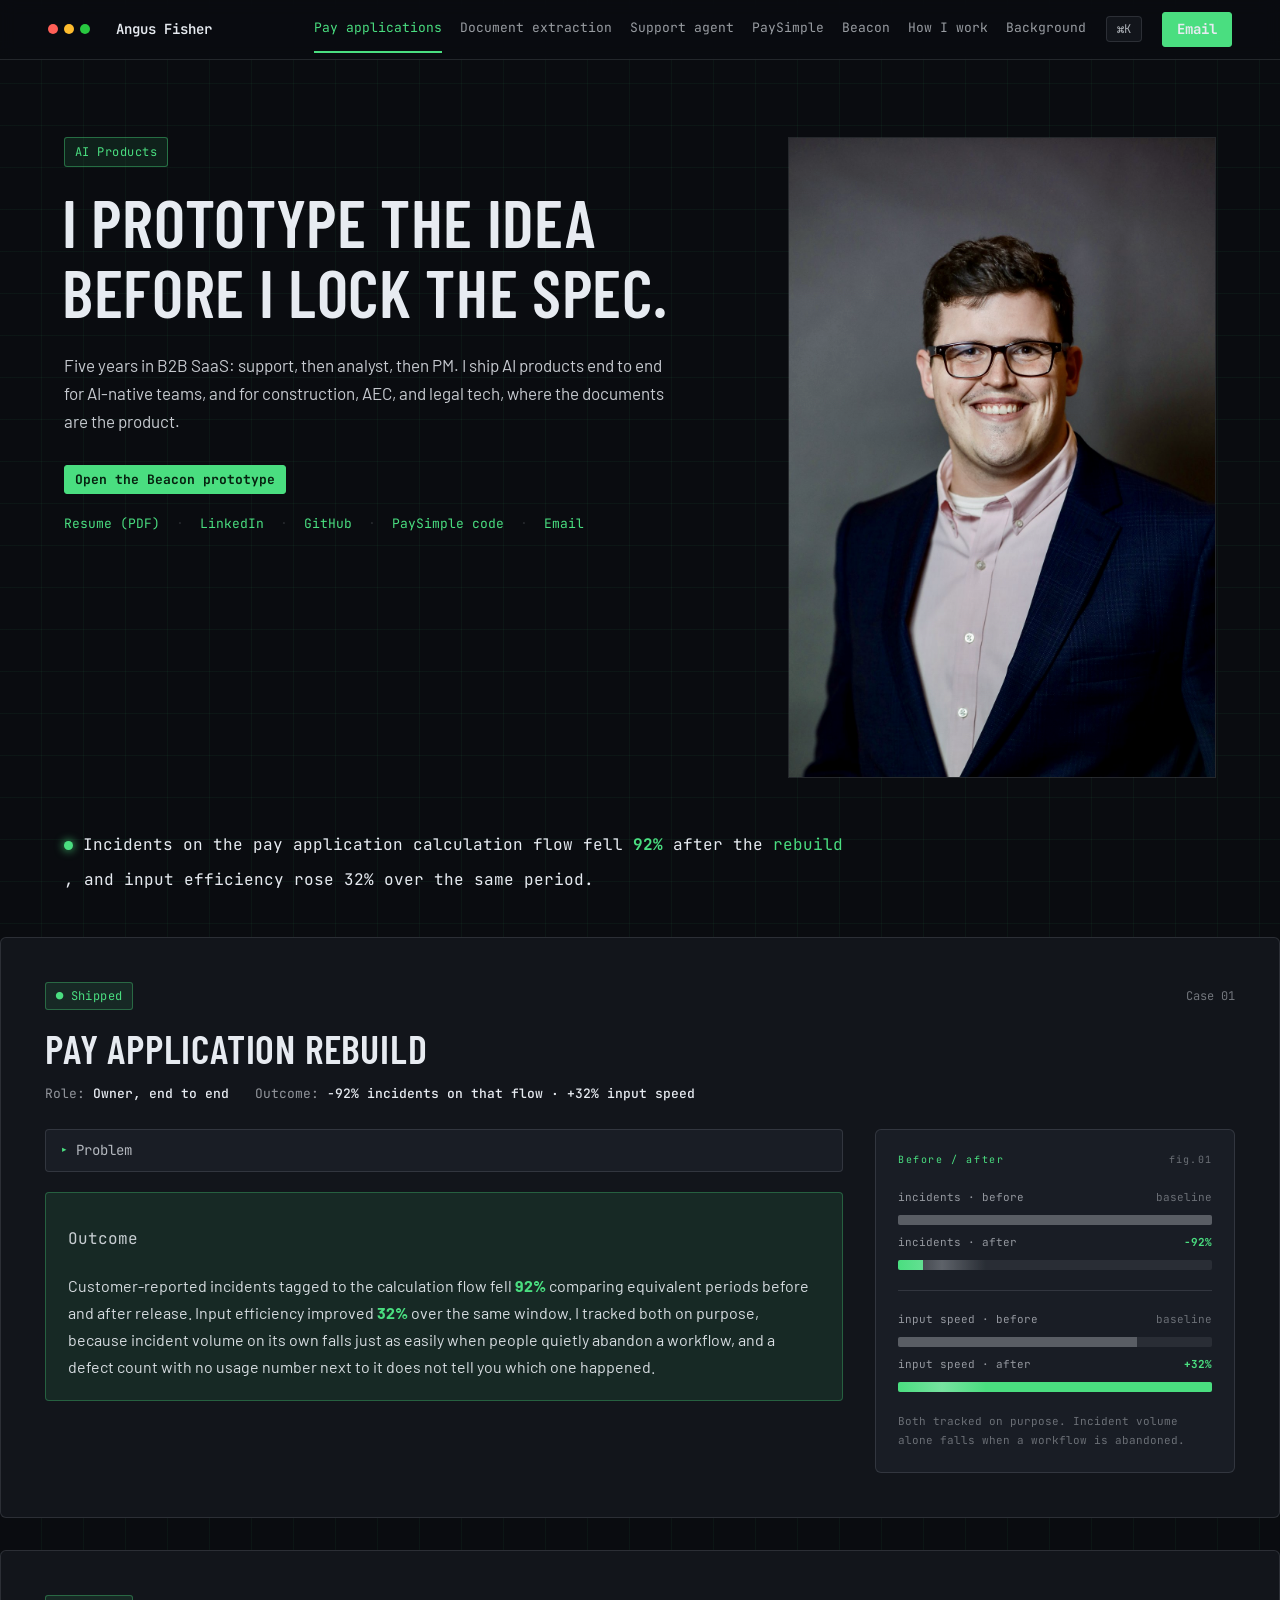
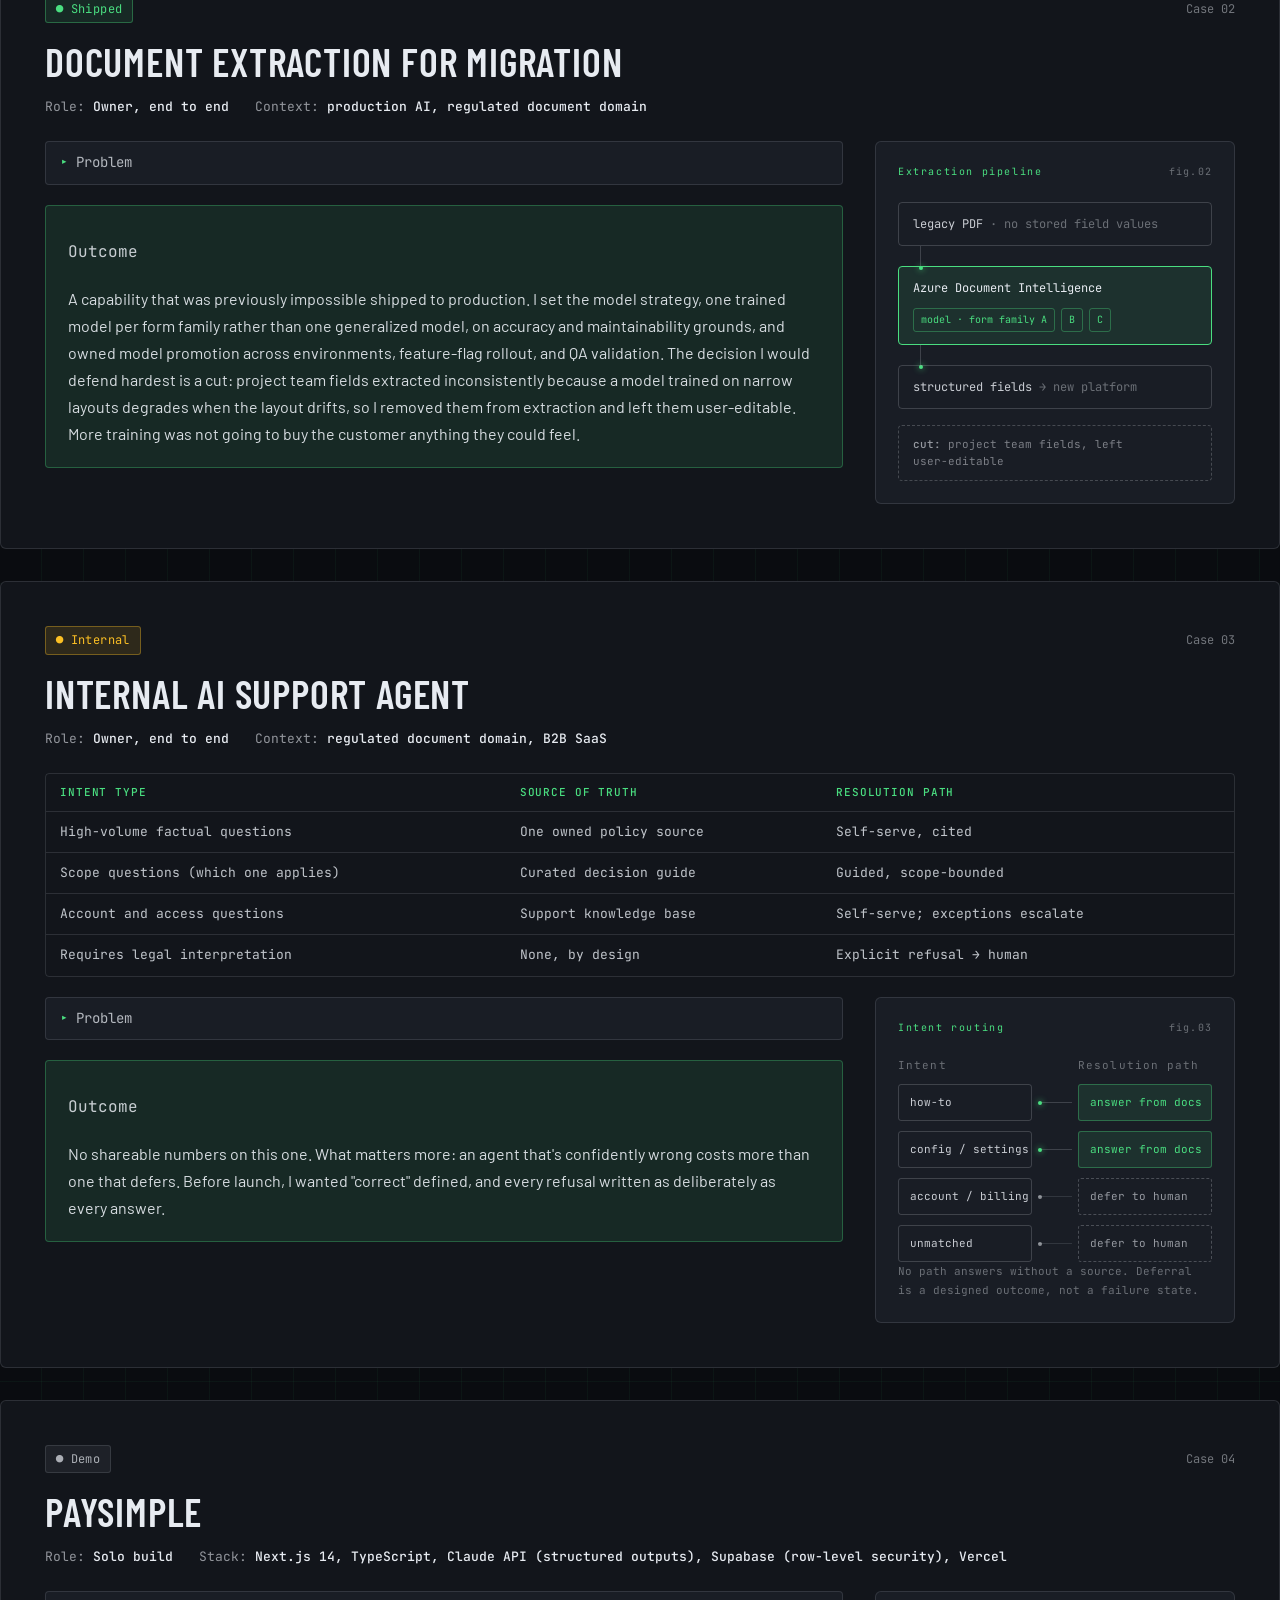
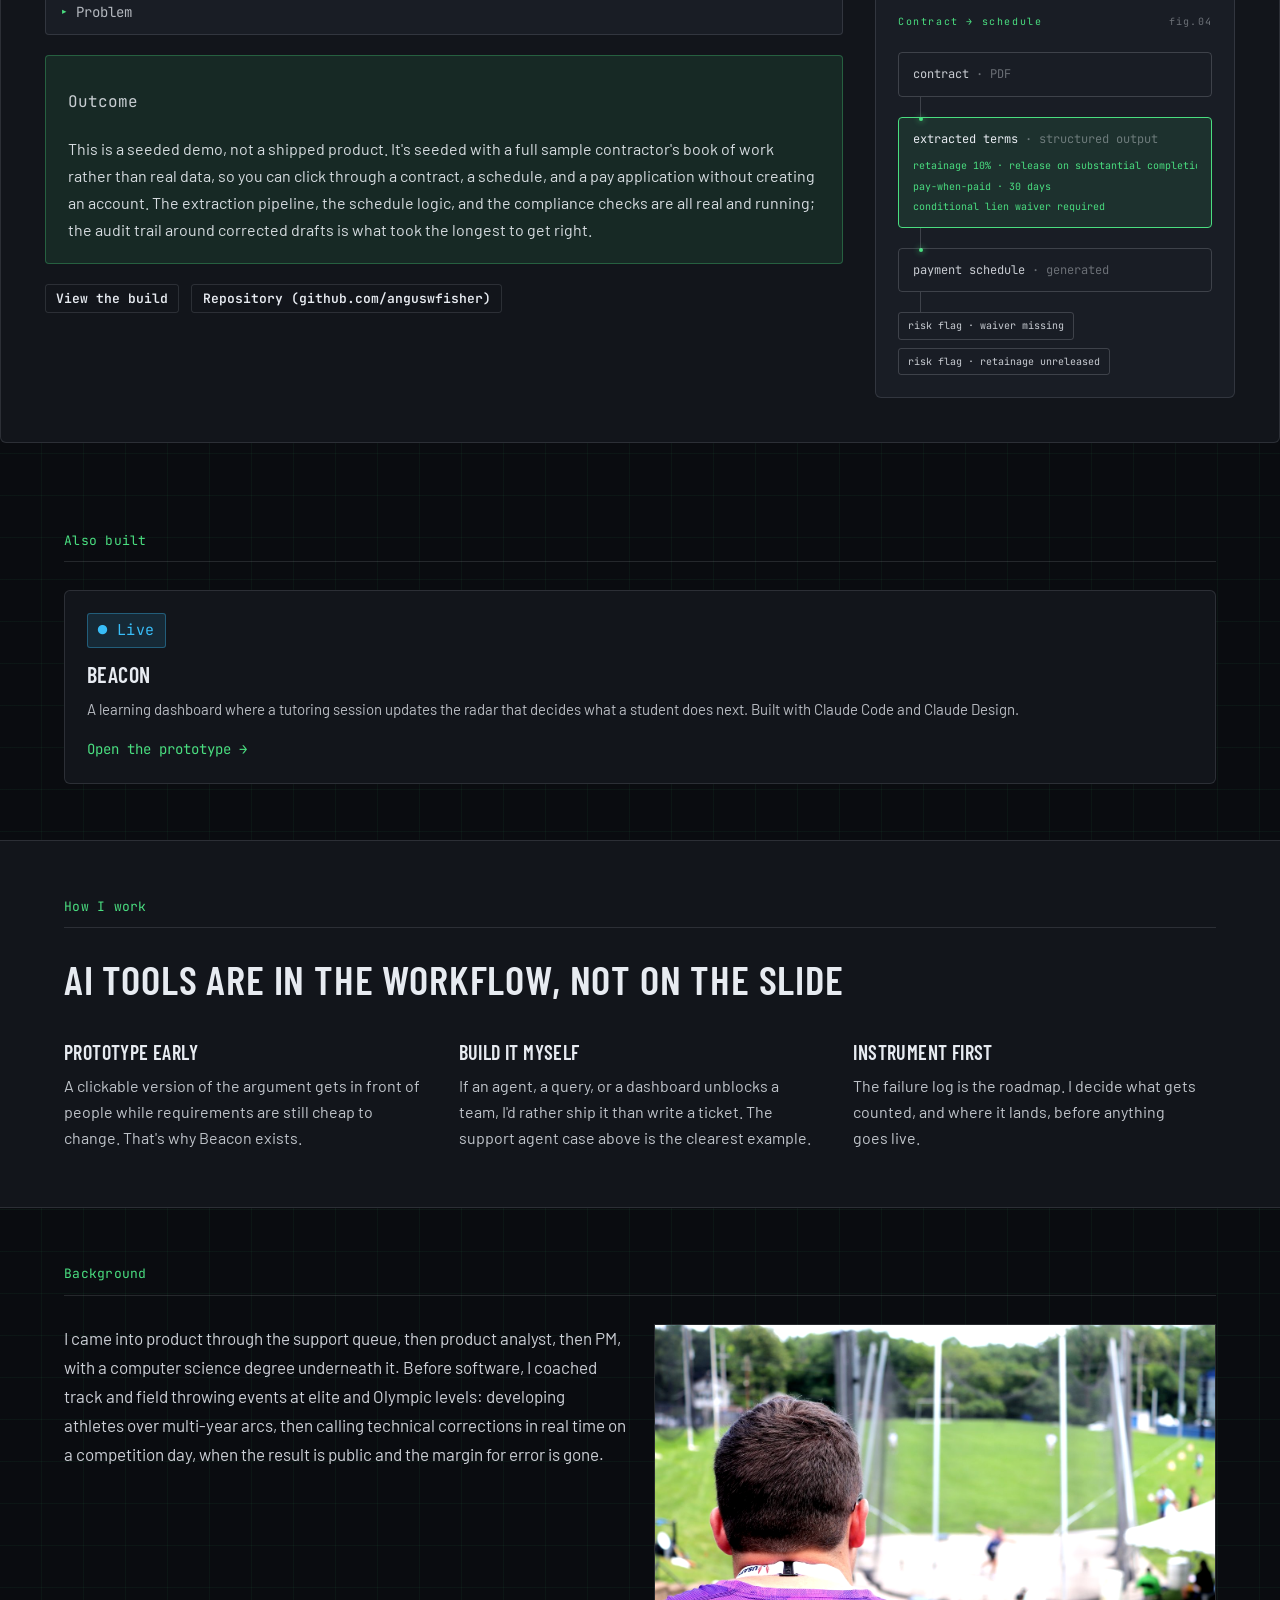
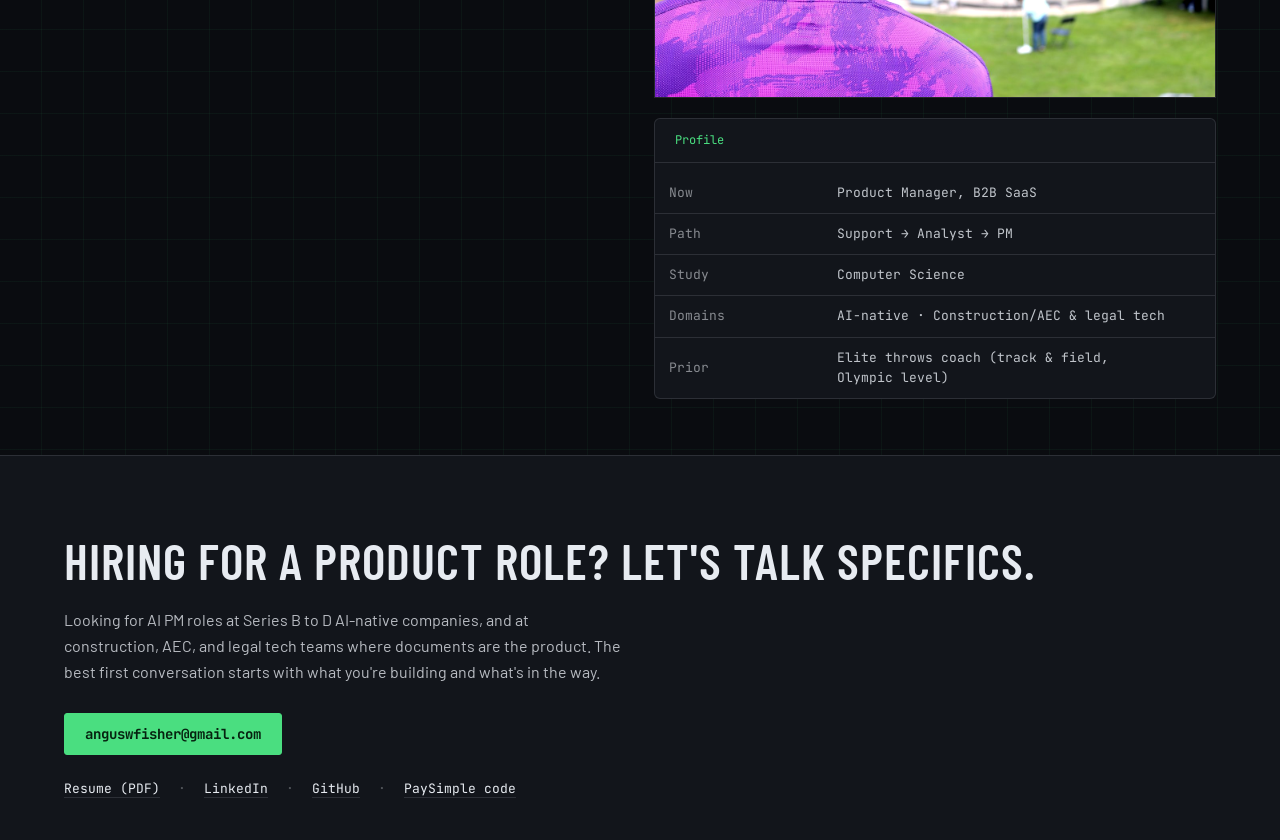
==== commit 82c976b5: "Refactor site.js and index.html: enhance accessibility and improve animation handling for count-up a" ====
--- a/index.html
+++ b/index.html
@@ -4,18 +4,18 @@
 <meta charset="utf-8">
 <meta name="viewport" content="width=device-width, initial-scale=1">
 <link rel="icon" type="image/svg+xml" href="img/favicon.svg">
-<title>Angus Fisher, Forward Deployed PM</title>
-<meta name="description" content="Forward deployed product manager shipping AI products in domains where the documents are the product.">
+<title>Angus Fisher, Product Manager</title>
+<meta name="description" content="Product manager who ships AI products end to end: intent taxonomy, knowledge structure, working prototype, and the feedback loop that tells you whether it landed.">
 <meta property="og:type" content="website">
 <meta property="og:url" content="https://angusfisher1.github.io/angusFisher/">
-<meta property="og:title" content="Angus Fisher, Forward Deployed PM">
-<meta property="og:description" content="Forward deployed product manager shipping AI products in domains where the documents are the product.">
+<meta property="og:title" content="Angus Fisher, Product Manager">
+<meta property="og:description" content="Product manager who ships AI products end to end: intent taxonomy, knowledge structure, working prototype, and the feedback loop that tells you whether it landed.">
 <meta property="og:image" content="https://angusfisher1.github.io/angusFisher/img/og-card.jpg">
 <meta property="og:image:width" content="1200">
 <meta property="og:image:height" content="630">
 <meta name="twitter:card" content="summary_large_image">
-<meta name="twitter:title" content="Angus Fisher, Forward Deployed PM">
-<meta name="twitter:description" content="Forward deployed product manager shipping AI products in domains where the documents are the product.">
+<meta name="twitter:title" content="Angus Fisher, Product Manager">
+<meta name="twitter:description" content="Product manager who ships AI products end to end: intent taxonomy, knowledge structure, working prototype, and the feedback loop that tells you whether it landed.">
 <meta name="twitter:image" content="https://angusfisher1.github.io/angusFisher/img/og-card.jpg">
 <link rel="stylesheet" href="css/design-system.css">
 <link rel="stylesheet" href="css/site.css">
@@ -27,7 +27,9 @@
   <span class="nav-brand">Angus Fisher</span>
   <div class="nav-links">
     <a href="#case-pay-app" data-nav>Pay applications</a>
+    <a href="#case-doc-intelligence" data-nav>Document extraction</a>
     <a href="#case-support-agent" data-nav>Support agent</a>
+    <a href="#case-paysimple" data-nav>PaySimple</a>
     <a href="#beacon" data-nav>Beacon</a>
     <a href="#how-i-work" data-nav>How I work</a>
     <a href="#background" data-nav>Background</a>
@@ -39,12 +41,12 @@
 <section class="hero">
   <div class="hero__grid">
     <div>
-      <p class="hero__badge">Forward Deployed &middot; AI Products</p>
+      <p class="hero__badge">AI Products</p>
       <h1 class="hero__title">
-        <span>I embed until it ships.</span>
+        <span>I prototype the idea before I lock the spec.</span>
       </h1>
       <p class="hero__lede">
-        Five years in B2B SaaS: support, then analyst, then PM. I embed with the problem and ship AI products for AI-native teams, and for construction, AEC, and legal tech, where the documents are the product.
+        Five years in B2B SaaS: support, then analyst, then PM. I ship AI products end to end for AI-native teams, and for construction, AEC, and legal tech, where the documents are the product.
       </p>
       <div class="hero__actions">
         <a class="btn btn-primary btn-link" href="https://angusfisher1.github.io/beacon/" target="_blank" rel="noopener">Open the Beacon prototype</a>
@@ -56,6 +58,8 @@
         <span aria-hidden="true">·</span>
         <a href="https://github.com/AngusFisher1" target="_blank" rel="noopener">GitHub</a>
         <span aria-hidden="true">·</span>
+        <a href="https://github.com/anguswfisher/paysimple" target="_blank" rel="noopener">PaySimple code</a>
+        <span aria-hidden="true">·</span>
         <a href="mailto:anguswfisher@gmail.com">Email</a>
       </p>
     </div>
@@ -65,9 +69,12 @@
   </div>
 </section>
 
+<!-- TODO: confirm the exact comparison window (per month, per release, per quarter)
+     and the system the incident counts came from, then name the window in the
+     outcome paragraph instead of "equivalent periods". -->
 <p class="status-line container">
   <span class="status-dot" aria-hidden="true"></span>
-  Customer incidents fell <strong class="count-up" data-target="92" data-suffix="%">0%</strong> after the <a href="#case-pay-app">pay application rebuild</a>.
+  Incidents on the pay application calculation flow fell <strong class="count-up" data-target="92" data-suffix="%">92%</strong> after the <a href="#case-pay-app">rebuild</a>, and input efficiency rose 32% over the same period.
 </p>
 
 <section id="case-pay-app" class="deploy-card">
@@ -78,24 +85,113 @@
   <h2 class="deploy-card__title">Pay application rebuild</h2>
   <p class="deploy-card__meta">
     <span>Role: <strong>Owner, end to end</strong></span>
-    <span>Outcome: <strong>-92% incidents &middot; +32% input speed</strong></span>
+    <span>Outcome: <strong>-92% incidents on that flow &middot; +32% input speed</strong></span>
   </p>
 
-  <details class="log">
-    <summary>Problem</summary>
-    <p>Pay applications move money between parties on a construction project, and the calculation logic behind them was producing customer-facing errors. The input flow was slow enough that people made mistakes upstream of the math. I led the rebuild end to end and instrumented both incident volume and input efficiency before shipping, so I'd know whether the fix actually worked.</p>
-  </details>
-
-  <div class="log log--out">
-    <p class="log__prompt">Outcome</p>
-    <p class="log__output">Incidents fell <strong>92%</strong>. Input efficiency improved <strong>32%</strong>. I tracked both deliberately: incident volume alone can drop for the wrong reason, like people quietly abandoning the workflow.</p>
+  <div class="deploy-card__split">
+    <div class="deploy-card__body">
+      <details class="log">
+        <summary>Problem</summary>
+        <p>Pay applications move money between parties on a construction project, and the calculation logic behind them was producing customer-facing errors. The input flow was slow enough that people made mistakes upstream of the math. I led the rebuild end to end and instrumented both incident volume and input efficiency before shipping, so I'd know whether the fix actually worked.</p>
+      </details>
+
+      <div class="log log--out">
+        <p class="log__prompt">Outcome</p>
+        <p class="log__output">Customer-reported incidents tagged to the calculation flow fell <strong>92%</strong> comparing equivalent periods before and after release. Input efficiency improved <strong>32%</strong> over the same window. I tracked both on purpose, because incident volume on its own falls just as easily when people quietly abandon a workflow, and a defect count with no usage number next to it does not tell you which one happened.</p>
+      </div>
+    </div>
+
+    <div class="diagram-panel">
+      <div class="diagram-panel__sweep" data-anim></div>
+      <div class="diagram-panel__head">
+        <span class="diagram-panel__label">Before / after</span>
+        <span class="diagram-panel__fig">fig.01</span>
+      </div>
+      <div class="diagram-bars">
+        <div class="diagram-bar-group">
+          <div class="diagram-bar-row"><span>incidents &middot; before</span><span class="baseline">baseline</span></div>
+          <div class="diagram-bar-track"><div class="diagram-bar-fill diagram-bar-fill--base" data-anim style="--w:100%"></div></div>
+          <div class="diagram-bar-row"><span>incidents &middot; after</span><strong data-count data-to="-92" data-prefix="&minus;" data-suffix="%">&minus;92%</strong></div>
+          <div class="diagram-bar-track">
+            <div class="diagram-bar-fill diagram-bar-fill--accent" data-anim style="--w:8%"></div>
+            <div class="diagram-bar-shine" data-loop></div>
+          </div>
+        </div>
+        <div class="diagram-bar-divider"></div>
+        <div class="diagram-bar-group">
+          <div class="diagram-bar-row"><span>input speed &middot; before</span><span class="baseline">baseline</span></div>
+          <div class="diagram-bar-track"><div class="diagram-bar-fill diagram-bar-fill--base" data-anim style="--w:76%"></div></div>
+          <div class="diagram-bar-row"><span>input speed &middot; after</span><strong data-count data-to="32" data-prefix="+" data-suffix="%">+32%</strong></div>
+          <div class="diagram-bar-track">
+            <div class="diagram-bar-fill diagram-bar-fill--accent" data-anim style="--w:100%"></div>
+            <div class="diagram-bar-shine" data-loop></div>
+          </div>
+        </div>
+        <p class="diagram-caption" data-anim>Both tracked on purpose. Incident volume alone falls when a workflow is abandoned.</p>
+      </div>
+    </div>
+  </div>
+</section>
+
+<section id="case-doc-intelligence" class="deploy-card">
+  <div class="deploy-card__head">
+    <span class="badge badge--shipped">● Shipped</span>
+    <span class="deploy-card__id">Case 02</span>
+  </div>
+  <h2 class="deploy-card__title">Document extraction for migration</h2>
+  <p class="deploy-card__meta">
+    <span>Role: <strong>Owner, end to end</strong></span>
+    <span>Context: <strong>production AI, regulated document domain</strong></span>
+  </p>
+
+  <div class="deploy-card__split">
+    <div class="deploy-card__body">
+      <details class="log">
+        <summary>Problem</summary>
+        <p>Finalized PDFs in our legacy product stored no structured field values. That did not make migration slow, it made it impossible: a customer moving to the newer platform mid-project had to re-key everything by hand, so most of them refused to move at all. I wrote the business case, evaluated OCR and custom PDF parsing against trained extraction models, and chose Azure Document Intelligence because OCR alone could not hold accuracy on documents where the numbers matter financially.</p>
+      </details>
+
+      <div class="log log--out">
+        <p class="log__prompt">Outcome</p>
+        <p class="log__output">A capability that was previously impossible shipped to production. I set the model strategy, one trained model per form family rather than one generalized model, on accuracy and maintainability grounds, and owned model promotion across environments, feature-flag rollout, and QA validation. The decision I would defend hardest is a cut: project team fields extracted inconsistently because a model trained on narrow layouts degrades when the layout drifts, so I removed them from extraction and left them user-editable. More training was not going to buy the customer anything they could feel.</p>
+      </div>
+    </div>
+
+    <div class="diagram-panel">
+      <div class="diagram-panel__sweep" data-anim></div>
+      <div class="diagram-panel__head">
+        <span class="diagram-panel__label">Extraction pipeline</span>
+        <span class="diagram-panel__fig">fig.02</span>
+      </div>
+      <div class="diagram-flow">
+        <div class="diagram-node" data-anim>legacy PDF <span class="sub">&middot; no stored field values</span></div>
+        <div class="diagram-connector">
+          <div class="diagram-connector__line" data-anim></div>
+          <div class="diagram-connector__dot" data-loop></div>
+        </div>
+        <div class="diagram-node diagram-node--accent" data-anim>
+          <div class="diagram-node__title">Azure Document Intelligence</div>
+          <div class="diagram-node__tags">
+            <span class="diagram-tag" data-loop>model &middot; form family A</span>
+            <span class="diagram-tag" data-loop>B</span>
+            <span class="diagram-tag" data-loop>C</span>
+          </div>
+        </div>
+        <div class="diagram-connector">
+          <div class="diagram-connector__line" data-anim></div>
+          <div class="diagram-connector__dot" data-loop></div>
+        </div>
+        <div class="diagram-node" data-anim>structured fields <span class="sub">&rarr; new platform</span></div>
+        <div class="diagram-cut" data-anim><strong>cut:</strong> project team fields, left user-editable</div>
+      </div>
+    </div>
   </div>
 </section>
 
 <section id="case-support-agent" class="deploy-card">
   <div class="deploy-card__head">
     <span class="badge badge--internal">● Internal</span>
-    <span class="deploy-card__id">Case 02</span>
+    <span class="deploy-card__id">Case 03</span>
   </div>
   <h2 class="deploy-card__title">Internal AI support agent</h2>
   <p class="deploy-card__meta">
@@ -119,14 +215,115 @@
     </div>
   </div>
 
-  <details class="log">
-    <summary>Problem</summary>
-    <p>Support agents were the search interface for questions the documentation already answered. The same forty or so questions arrived in a hundred phrasings, and every repeat pulled a subject matter expert away from work only they could do. I clustered a real ticket sample by what the resolution actually required, wrote the refusal path for anything needing legal interpretation, and ran a weekly triage on what the taxonomy didn't yet cover.</p>
-  </details>
-
-  <div class="log log--out">
-    <p class="log__prompt">Outcome</p>
-    <p class="log__output">No shareable numbers on this one. What matters more: an agent that's confidently wrong costs more than one that defers. Before launch, I wanted "correct" defined, and every refusal written as deliberately as every answer.</p>
+  <div class="deploy-card__split">
+    <div class="deploy-card__body">
+      <details class="log">
+        <summary>Problem</summary>
+        <p>Support agents were the search interface for questions the documentation already answered. The same forty or so questions arrived in a hundred phrasings, and every repeat pulled a subject matter expert away from work only they could do. I clustered a real ticket sample by what the resolution actually required, wrote the refusal path for anything needing legal interpretation, and ran a weekly triage on what the taxonomy didn't yet cover.</p>
+      </details>
+
+      <div class="log log--out">
+        <p class="log__prompt">Outcome</p>
+        <p class="log__output">No shareable numbers on this one. What matters more: an agent that's confidently wrong costs more than one that defers. Before launch, I wanted "correct" defined, and every refusal written as deliberately as every answer.</p>
+      </div>
+    </div>
+
+    <div class="diagram-panel">
+      <div class="diagram-panel__sweep" data-anim></div>
+      <div class="diagram-panel__head">
+        <span class="diagram-panel__label">Intent routing</span>
+        <span class="diagram-panel__fig">fig.03</span>
+      </div>
+      <div class="diagram-route">
+        <span class="diagram-route__header">Intent</span>
+        <span></span>
+        <span class="diagram-route__header">Resolution path</span>
+
+        <div class="diagram-route-cell" data-anim>how-to</div>
+        <div class="diagram-route-connector"><div class="diagram-route-connector__dot" data-loop></div></div>
+        <div class="diagram-route-cell diagram-route-cell--accent" data-anim>answer from docs</div>
+
+        <div class="diagram-route-cell" data-anim>config / settings</div>
+        <div class="diagram-route-connector"><div class="diagram-route-connector__dot" data-loop></div></div>
+        <div class="diagram-route-cell diagram-route-cell--accent" data-anim>answer from docs</div>
+
+        <div class="diagram-route-cell" data-anim>account / billing</div>
+        <div class="diagram-route-connector diagram-route-connector--dim"><div class="diagram-route-connector__dot diagram-route-connector__dot--dim" data-loop></div></div>
+        <div class="diagram-route-cell diagram-route-cell--dashed" data-anim>defer to human</div>
+
+        <div class="diagram-route-cell" data-anim>unmatched</div>
+        <div class="diagram-route-connector diagram-route-connector--dim"><div class="diagram-route-connector__dot diagram-route-connector__dot--dim" data-loop></div></div>
+        <div class="diagram-route-cell diagram-route-cell--dashed" data-anim>defer to human</div>
+      </div>
+      <p class="diagram-caption" data-anim>No path answers without a source. Deferral is a designed outcome, not a failure state.</p>
+    </div>
+  </div>
+</section>
+
+<section id="case-paysimple" class="deploy-card">
+  <div class="deploy-card__head">
+    <span class="badge badge--demo">● Demo</span>
+    <span class="deploy-card__id">Case 04</span>
+  </div>
+  <h2 class="deploy-card__title">PaySimple</h2>
+  <p class="deploy-card__meta">
+    <span>Role: <strong>Solo build</strong></span>
+    <span>Stack: <strong>Next.js 14, TypeScript, Claude API (structured outputs), Supabase (row-level security), Vercel</strong></span>
+  </p>
+
+  <div class="deploy-card__split">
+    <div class="deploy-card__body">
+      <details class="log">
+        <summary>Problem</summary>
+        <p>Contractors pull payment terms out of contracts by hand, rebuild the schedule in a spreadsheet, and carry compliance risk they can't easily see: retainage release conditions, pay-when-paid versus pay-if-paid clauses, prompt payment law that varies by state. Generic payment software doesn't speak that language, because it wasn't built for construction contracts specifically.</p>
+        <p>Solo build, product and engineering both. The pipeline reads an uploaded contract, identifies the agreement type, and extracts payment terms and key dates using the Claude API, not a template matcher or a regex pass over the PDF text. Extracted terms feed a payment schedule that accounts for progress draws, retainage, and lien waivers, then flow into a pay application workflow with line-item management and the calculations that go with it. A compliance layer checks for the clauses that actually cause payment disputes: pay-when-paid versus pay-if-paid language, retainage triggers, completion dependencies, and state prompt payment law.</p>
+      </details>
+
+      <div class="log log--out">
+        <p class="log__prompt">Outcome</p>
+        <p class="log__output">This is a seeded demo, not a shipped product. It's seeded with a full sample contractor's book of work rather than real data, so you can click through a contract, a schedule, and a pay application without creating an account. The extraction pipeline, the schedule logic, and the compliance checks are all real and running; the audit trail around corrected drafts is what took the longest to get right.</p>
+      </div>
+
+      <p class="deploy-card__links">
+        <a class="btn btn-secondary btn-link" href="https://anguswfisher.github.io/paysimple/" target="_blank" rel="noopener">View the build</a>
+        <a class="btn btn-secondary btn-link" href="https://github.com/anguswfisher/paysimple" target="_blank" rel="noopener">Repository (github.com/anguswfisher)</a>
+      </p>
+    </div>
+
+    <div class="diagram-panel">
+      <div class="diagram-panel__sweep" data-anim></div>
+      <div class="diagram-panel__head">
+        <span class="diagram-panel__label">Contract &rarr; schedule</span>
+        <span class="diagram-panel__fig">fig.04</span>
+      </div>
+      <div class="diagram-flow">
+        <div class="diagram-node" data-anim>contract <span class="sub">&middot; PDF</span></div>
+        <div class="diagram-connector">
+          <div class="diagram-connector__line" data-anim></div>
+          <div class="diagram-connector__dot" data-loop></div>
+        </div>
+        <div class="diagram-node diagram-node--accent" data-anim>
+          <div class="diagram-node__title">extracted terms <span class="sub">&middot; structured output</span></div>
+          <div class="diagram-node__lines">
+            <span data-anim>retainage 10% &middot; release on substantial completion</span>
+            <span data-anim>pay-when-paid &middot; 30 days</span>
+            <span data-anim>conditional lien waiver required</span>
+          </div>
+        </div>
+        <div class="diagram-connector">
+          <div class="diagram-connector__line" data-anim></div>
+          <div class="diagram-connector__dot" data-loop></div>
+        </div>
+        <div class="diagram-node" data-anim>payment schedule <span class="sub">&middot; generated</span></div>
+        <div class="diagram-connector">
+          <div class="diagram-connector__line" data-anim></div>
+        </div>
+        <div class="diagram-flags">
+          <span class="diagram-flag" data-anim>risk flag &middot; waiver missing</span>
+          <span class="diagram-flag" data-anim>risk flag &middot; retainage unreleased</span>
+        </div>
+      </div>
+    </div>
   </div>
 </section>
 
@@ -134,15 +331,6 @@
   <span class="eyebrow">Also built</span>
   <hr class="divider">
   <div class="also-built__grid">
-    <article class="also-built__item">
-      <img class="also-built__image" src="img/paysimple-thumb.jpg" alt="PaySimple dashboard showing contract value, billed to date, compliance score, and open risk flags" width="900" height="562" loading="lazy">
-      <div class="also-built__body">
-        <p class="also-built__head"><span class="badge badge--demo">● Demo</span></p>
-        <h3 class="also-built__title">PaySimple</h3>
-        <p>A solo build that reads construction contracts and turns payment terms into a schedule, a pay application, and a compliance check. Seeded demo, not a shipped product.</p>
-        <a href="https://anguswfisher.github.io/paysimple/" target="_blank" rel="noopener">View the build →</a>
-      </div>
-    </article>
     <article class="also-built__item" id="beacon">
       <div class="also-built__body also-built__body--no-image">
         <p class="also-built__head"><span class="badge badge--live">● Live</span></p>
@@ -206,7 +394,7 @@
 <footer class="site-footer">
   <div class="container">
     <h2 class="site-footer__title">Hiring for a product role? Let's talk specifics.</h2>
-    <p class="site-footer__note">Looking for AI PM roles at Series B AI-native companies, and at construction, AEC, and legal tech teams where documents are the product. The best first conversation starts with what you're building and what's in the way.</p>
+    <p class="site-footer__note">Looking for AI PM roles at Series B to D AI-native companies, and at construction, AEC, and legal tech teams where documents are the product. The best first conversation starts with what you're building and what's in the way.</p>
     <a class="btn btn-primary btn-link footer-email" href="mailto:anguswfisher@gmail.com">anguswfisher@gmail.com</a>
     <p class="footer-links--text">
       <a href="assets/resume.pdf" target="_blank" rel="noopener">Resume (PDF)</a>
@@ -214,6 +402,8 @@
       <a href="https://www.linkedin.com/in/anguswfisher" target="_blank" rel="noopener">LinkedIn</a>
       <span aria-hidden="true">·</span>
       <a href="https://github.com/AngusFisher1" target="_blank" rel="noopener">GitHub</a>
+      <span aria-hidden="true">·</span>
+      <a href="https://github.com/anguswfisher/paysimple" target="_blank" rel="noopener">PaySimple code</a>
     </p>
   </div>
 </footer>
@@ -223,14 +413,17 @@
     <input class="cmdk__input" id="cmdk-input" type="text" placeholder="Type a command or search…" autocomplete="off" spellcheck="false">
     <ul class="cmdk__list" id="cmdk-list">
       <li><button type="button" data-href="#case-pay-app">Go to: Pay application rebuild</button></li>
+      <li><button type="button" data-href="#case-doc-intelligence">Go to: Document extraction for migration</button></li>
       <li><button type="button" data-href="#case-support-agent">Go to: Internal support agent</button></li>
-      <li><button type="button" data-href="#beacon">Go to: Also built <span class="text-muted">Beacon / PaySimple</span></button></li>
+      <li><button type="button" data-href="#case-paysimple">Go to: PaySimple</button></li>
+      <li><button type="button" data-href="#beacon">Go to: Beacon (also built)</button></li>
       <li><button type="button" data-href="#how-i-work">Go to: How I work</button></li>
       <li><button type="button" data-href="#background">Go to: Background</button></li>
       <li><button type="button" data-href="https://angusfisher1.github.io/beacon/" data-external="1">Open: Beacon (live demo) <span class="text-muted">↗</span></button></li>
       <li><button type="button" data-href="assets/resume.pdf" data-external="1">Open: Resume (PDF) <span class="text-muted">↗</span></button></li>
       <li><button type="button" data-href="https://www.linkedin.com/in/anguswfisher" data-external="1">Open: LinkedIn <span class="text-muted">↗</span></button></li>
       <li><button type="button" data-href="https://github.com/AngusFisher1" data-external="1">Open: GitHub <span class="text-muted">↗</span></button></li>
+      <li><button type="button" data-href="https://github.com/anguswfisher/paysimple" data-external="1">Open: PaySimple repository <span class="text-muted">↗</span></button></li>
       <li><button type="button" data-href="mailto:anguswfisher@gmail.com" data-external="1">Open: Email <span class="text-muted">↗</span></button></li>
     </ul>
   </div>
--- a/css/site.css
+++ b/css/site.css
@@ -341,14 +341,176 @@
   font-size: 13px;
   color: var(--color-accent);
 }
-.log__output {
+.log .log__output {
   margin: 0;
   font-size: 16px;
   line-height: 27px;
-  max-width: 70ch;
+  max-width: 100%;
   color: color-mix(in srgb, var(--color-text) 92%, transparent);
 }
 .log__output strong { color: var(--color-accent); }
+
+.deploy-card__links { display: flex; flex-wrap: wrap; gap: 12px; margin: 20px 0 0; }
+
+/* Case body / diagram split — text stays a readable column, the diagram
+   fills the space that would otherwise sit empty beside it. */
+.deploy-card__split {
+  display: grid;
+  grid-template-columns: minmax(0, 1fr) minmax(280px, 360px);
+  gap: 32px;
+  align-items: start;
+}
+@media (max-width: 860px) {
+  .deploy-card__split { grid-template-columns: 1fr; }
+}
+.deploy-card__body { min-width: 0; }
+
+/* Diagrams — flat, self-drawing panels for each case's empty column.
+   Elements start paused; site.js flips them to running when the panel
+   scrolls into view. prefers-reduced-motion disables all of it below. */
+@keyframes dgGrow { from { width: 0; } to { width: var(--w, 100%); } }
+@keyframes dgFade { from { opacity: 0; transform: translateY(8px); } to { opacity: 1; transform: none; } }
+@keyframes dgLine { from { transform: scaleY(0); } to { transform: scaleY(1); } }
+@keyframes dgType { from { width: 0; } to { width: 100%; } }
+@keyframes dgTravel { 0% { top: -4px; opacity: 0; } 12% { opacity: 1; } 88% { opacity: 1; } 100% { top: 100%; opacity: 0; } }
+@keyframes dgSlide { 0% { left: -6px; opacity: 0; } 15% { opacity: 1; } 85% { opacity: 1; } 100% { left: 100%; opacity: 0; } }
+@keyframes dgShine { 0% { transform: translateX(-120%); } 55%, 100% { transform: translateX(320%); } }
+@keyframes dgSweep { 0% { transform: translateY(-40px); opacity: 0; } 8% { opacity: .5; } 60% { opacity: 0; } 100% { transform: translateY(460px); opacity: 0; } }
+@keyframes dgPulse { 0%, 100% { opacity: .35; } 50% { opacity: 1; } }
+@keyframes dgGlow { 0%, 100% { box-shadow: 0 0 0 0 transparent; } 50% { box-shadow: 0 0 18px -4px color-mix(in srgb, var(--color-accent) 45%, transparent); } }
+@media (prefers-reduced-motion: reduce) {
+  .diagram-panel [data-anim], .diagram-panel [data-loop] { animation: none !important; }
+  .diagram-panel [data-loop] { opacity: 0 !important; }
+}
+
+.diagram-panel {
+  position: relative;
+  overflow: hidden;
+  border: 1px solid var(--color-divider);
+  background: var(--color-surface-2);
+  border-radius: 6px;
+  padding: 22px;
+  font-family: var(--font-mono);
+}
+.diagram-panel__sweep {
+  position: absolute; left: 0; right: 0; top: 0; height: 40px;
+  background: linear-gradient(180deg, transparent, var(--color-accent-100));
+  pointer-events: none;
+  animation: dgSweep 1.6s .1s ease-out both paused;
+}
+.diagram-panel__head {
+  display: flex; justify-content: space-between; align-items: baseline;
+  margin-bottom: 22px;
+}
+.diagram-panel__label { font-size: 10px; letter-spacing: .16em; color: var(--color-accent); }
+.diagram-panel__fig { font-size: 10px; letter-spacing: .12em; color: color-mix(in srgb, var(--color-text) 40%, transparent); }
+.diagram-caption {
+  margin: 0; font-size: 11px; line-height: 1.7;
+  color: color-mix(in srgb, var(--color-text) 40%, transparent);
+  animation: dgFade .6s .8s both paused;
+}
+
+/* bars (case 01) */
+.diagram-bars { display: flex; flex-direction: column; gap: 20px; }
+.diagram-bar-group { display: flex; flex-direction: column; gap: 9px; }
+.diagram-bar-row { display: flex; justify-content: space-between; font-size: 11px; color: color-mix(in srgb, var(--color-text) 60%, transparent); }
+.diagram-bar-row .baseline { color: color-mix(in srgb, var(--color-text) 40%, transparent); }
+.diagram-bar-row strong { color: var(--color-accent); font-weight: 700; }
+.diagram-bar-track { position: relative; height: 10px; background: color-mix(in srgb, var(--color-text) 8%, transparent); border-radius: 2px; overflow: hidden; }
+.diagram-bar-fill { width: 0; height: 100%; animation: dgGrow .9s cubic-bezier(.16,.84,.3,1) both paused; }
+.diagram-bar-fill--base { background: color-mix(in srgb, var(--color-text) 25%, transparent); }
+.diagram-bar-fill--accent { background: var(--color-accent); }
+.diagram-bar-shine {
+  position: absolute; inset: 0; width: 28%;
+  background: linear-gradient(90deg, transparent, color-mix(in srgb, var(--color-text) 28%, transparent), transparent);
+  animation: dgShine 4.5s ease-in-out infinite paused;
+}
+.diagram-bar-divider { height: 1px; background: var(--color-divider); }
+
+/* flow (cases 02, 04) */
+.diagram-flow { display: flex; flex-direction: column; gap: 0; }
+.diagram-node {
+  border: 1px solid color-mix(in srgb, var(--color-text) 18%, transparent);
+  border-radius: 4px; padding: 12px 14px; font-size: 12px;
+  color: color-mix(in srgb, var(--color-text) 85%, transparent);
+  animation: dgFade .5s both paused;
+}
+.diagram-node .sub { color: color-mix(in srgb, var(--color-text) 40%, transparent); }
+.diagram-node--accent {
+  border-color: var(--color-accent);
+  background: var(--color-accent-100);
+  animation: dgFade .5s .3s both paused, dgGlow 5s 1.6s ease-in-out infinite paused;
+}
+.diagram-node__title { font-size: 12px; color: var(--color-text); margin-bottom: 10px; }
+.diagram-node__tags { display: flex; flex-wrap: wrap; gap: 6px; }
+.diagram-node__lines { display: flex; flex-direction: column; gap: 5px; font-size: 10px; color: var(--color-accent); }
+.diagram-node__lines span { overflow: hidden; white-space: nowrap; animation: dgType .4s steps(24) both paused; }
+.diagram-tag {
+  font-size: 10px; color: var(--color-accent);
+  border: 1px solid color-mix(in srgb, var(--color-accent) 35%, transparent);
+  border-radius: 3px; padding: 3px 7px;
+  animation: dgPulse 3.6s ease-in-out infinite paused;
+}
+.diagram-connector { position: relative; margin-left: 22px; width: 1px; height: 20px; }
+.diagram-connector__line {
+  width: 1px; height: 100%; background: color-mix(in srgb, var(--color-text) 18%, transparent);
+  transform-origin: top; animation: dgLine .3s both paused;
+}
+.diagram-connector__dot {
+  position: absolute; left: -1.5px; width: 4px; height: 4px; border-radius: 50%;
+  background: var(--color-accent); box-shadow: 0 0 6px var(--color-accent);
+  animation: dgTravel 2.4s linear infinite paused;
+}
+.diagram-cut {
+  margin-top: 16px;
+  border: 1px dashed color-mix(in srgb, var(--color-text) 22%, transparent);
+  border-radius: 4px; padding: 10px 14px; font-size: 11px;
+  color: color-mix(in srgb, var(--color-text) 48%, transparent);
+  animation: dgFade .5s .75s both paused;
+}
+.diagram-cut strong { color: color-mix(in srgb, var(--color-text) 60%, transparent); font-weight: 500; }
+.diagram-flags { display: flex; gap: 8px; flex-wrap: wrap; }
+.diagram-flag {
+  font-size: 10px; color: color-mix(in srgb, var(--color-text) 85%, transparent);
+  border: 1px solid color-mix(in srgb, var(--color-text) 18%, transparent);
+  border-radius: 3px; padding: 5px 9px;
+  animation: dgFade .5s both paused;
+}
+
+/* routing grid (case 03) */
+.diagram-route {
+  display: grid; grid-template-columns: 1fr 34px 1fr;
+  gap: 10px 6px; align-items: center; font-size: 11px;
+}
+.diagram-route__header { color: color-mix(in srgb, var(--color-text) 40%, transparent); letter-spacing: .1em; }
+.diagram-route-cell {
+  border: 1px solid color-mix(in srgb, var(--color-text) 18%, transparent);
+  border-radius: 3px; padding: 9px 11px;
+  color: color-mix(in srgb, var(--color-text) 85%, transparent);
+  overflow: hidden; white-space: nowrap;
+  animation: dgType .35s steps(16) both paused;
+}
+.diagram-route-cell--accent {
+  border-color: color-mix(in srgb, var(--color-accent) 35%, transparent);
+  color: var(--color-accent);
+  background: var(--color-accent-100);
+}
+.diagram-route-cell--dashed {
+  border-style: dashed;
+  border-color: color-mix(in srgb, var(--color-text) 24%, transparent);
+  color: color-mix(in srgb, var(--color-text) 60%, transparent);
+}
+.diagram-route-connector { position: relative; height: 1px; background: color-mix(in srgb, var(--color-text) 18%, transparent); }
+.diagram-route-connector--dim { background: color-mix(in srgb, var(--color-text) 12%, transparent); }
+.diagram-route-connector__dot {
+  position: absolute; top: -1.5px; width: 4px; height: 4px; border-radius: 50%;
+  background: var(--color-accent); box-shadow: 0 0 6px var(--color-accent);
+  animation: dgSlide 2.8s linear infinite paused;
+}
+.diagram-route-connector__dot--dim {
+  background: color-mix(in srgb, var(--color-text) 55%, transparent);
+  box-shadow: none;
+}
 
 .taxonomy { margin: 0 0 20px; }
 .table-scroll { overflow-x: auto; border: 1px solid var(--color-divider); border-radius: 4px; }
